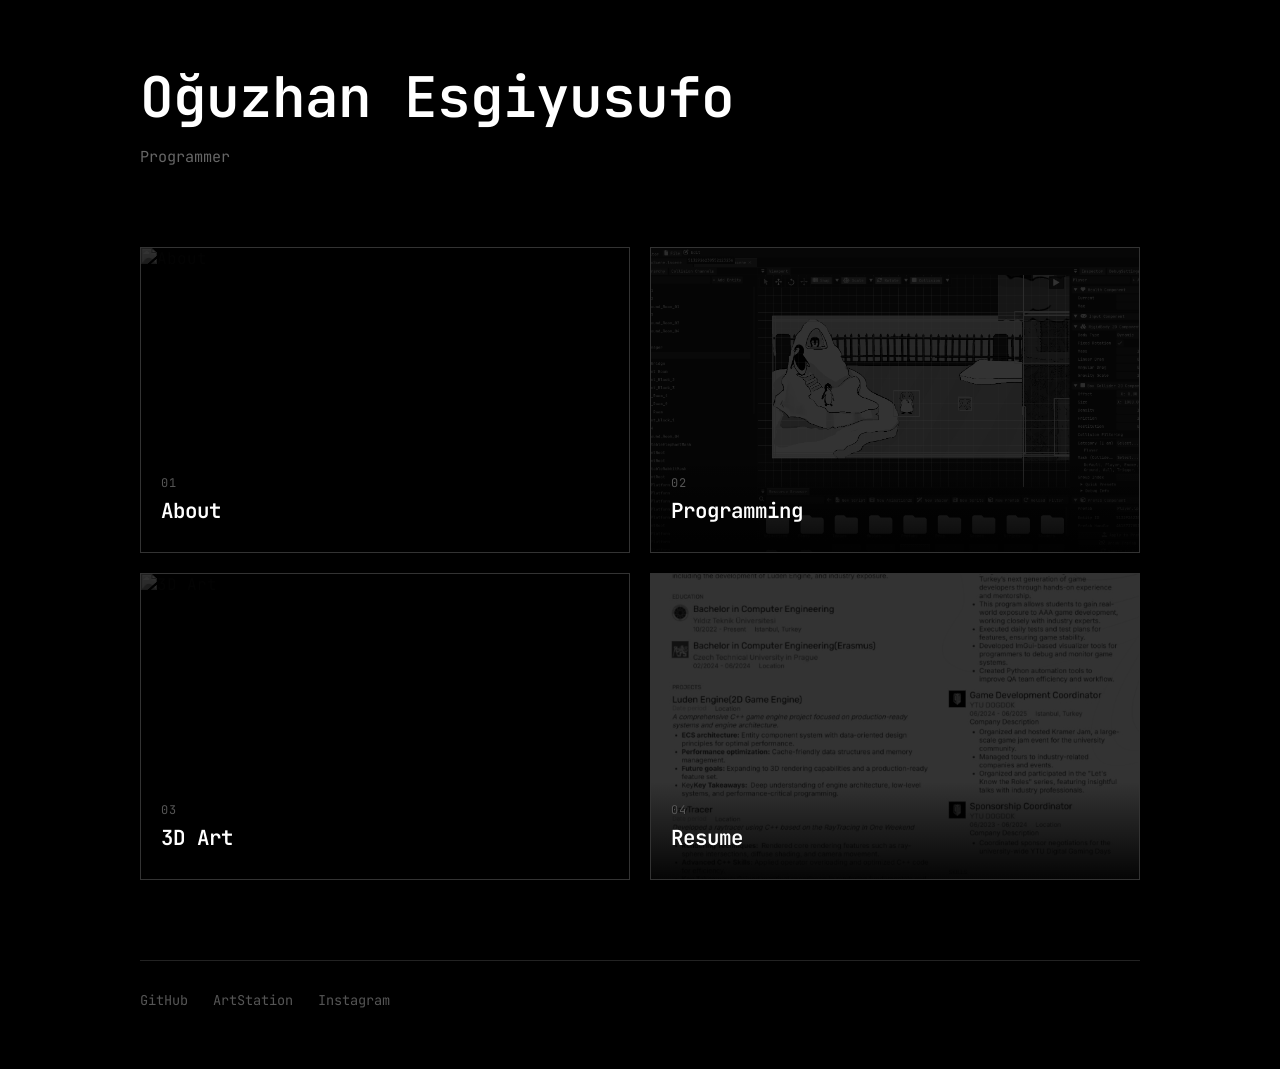
==== index.html @ 8198bb61 "Main Page fixes" ====
<!DOCTYPE html>
<html lang="en">
<head>
    <meta charset="UTF-8">
    <meta name="viewport" content="width=device-width, initial-scale=1.0">
    <title>Oğuzhan Esgiyusufo</title>
    <link href="https://fonts.googleapis.com/css2?family=JetBrains+Mono:wght@400;600&display=swap" rel="stylesheet">
    <link rel="stylesheet" href="style.css">
</head>
<body>
    <div class="container">
        <!-- Header -->
        <header class="header">
            <h1 class="name">Oğuzhan Esgiyusufo</h1>
            <p class="tagline">Programmer</p>
        </header>

        <!-- Navigation Grid -->
        <nav class="nav-grid">
            <a href="about.html" class="nav-card">
                <img src="images/img_20240623_212534.jpg" alt="About" class="card-image">
                <div class="card-content">
                    <div class="card-number">01</div>
                    <h2 class="card-title">About</h2>
                </div>
            </a>

            <a href="programming.html" class="nav-card">
                <img src="images/LudenEngineZooGameSceneEditorTab.png" alt="Programming" class="card-image">
                <div class="card-content">
                    <div class="card-number">02</div>
                    <h2 class="card-title">Programming</h2>
                </div>
            </a>

            <a href="3dart.html" class="nav-card">
                <img src="images/finalrender1.png" alt="3D Art" class="card-image">
                <div class="card-content">
                    <div class="card-number">03</div>
                    <h2 class="card-title">3D Art</h2>
                </div>
            </a>

            <a href="resume.html" class="nav-card">
                <img src="images/Resume.png" alt="Resume" class="card-image">
                <div class="card-content">
                    <div class="card-number">04</div>
                    <h2 class="card-title">Resume</h2>
                </div>
            </a>
        </nav>

        <!-- Footer -->
        <footer class="footer">
            <div class="social-links">
                <a href="https://github.com/EsgiJ">GitHub</a>
                <a href="https://www.artstation.com/oguzhan_esgiyusufo">ArtStation</a>
                <a href="https://www.instagram.com/esgijj/">Instagram</a>
            </div>
        </footer>
    </div>
</body>
</html>
---- style.css ----
* {
    margin: 0;
    padding: 0;
    box-sizing: border-box;
}

body {
    font-family: 'JetBrains Mono', monospace;
    background: #000;
    color: #fff;
    min-height: 100vh;
    padding: 60px 40px;
}

@media (max-width: 600px) {
    body {
        padding: 40px 20px;
    }
}

.container {
    max-width: 1000px;
    margin: 0 auto;
}

/* Header - Homepage */
.header {
    margin-bottom: 80px;
}

.name {
    font-size: clamp(2rem, 6vw, 3.5rem);
    font-weight: 600;
    letter-spacing: -1px;
    margin-bottom: 12px;
}

.tagline {
    color: #666;
    font-size: 0.95rem;
}

/* Navigation Grid - Homepage */
.nav-grid {
    display: grid;
    grid-template-columns: repeat(2, 1fr);
    gap: 20px;
}

@media (max-width: 600px) {
    .nav-grid {
        grid-template-columns: 1fr;
    }
}

.nav-card {
    position: relative;
    aspect-ratio: 16/10;
    border: 1px solid #333;
    overflow: hidden;
    cursor: pointer;
    text-decoration: none;
    display: block;
    transition: border-color 0.2s ease;
}

.nav-card:hover {
    border-color: #fff;
}

.nav-card .card-image {
    position: absolute;
    top: 0;
    left: 0;
    width: 100%;
    height: 100%;
    object-fit: cover;
    opacity: 0.2;
    filter: grayscale(100%);
    transition: all 0.3s ease;
}

.nav-card:hover .card-image {
    opacity: 0.4;
    filter: grayscale(50%);
}

.nav-card .card-content {
    position: absolute;
    bottom: 0;
    left: 0;
    right: 0;
    padding: 20px;
    background: linear-gradient(transparent, rgba(0,0,0,0.9));
    z-index: 2;
}

.nav-card .card-number {
    font-size: 0.75rem;
    color: #555;
    margin-bottom: 6px;
}

.nav-card .card-title {
    font-size: 1.3rem;
    font-weight: 600;
    color: #fff;
    transition: all 0.2s ease;
}

.nav-card:hover .card-title {
    animation: subtle-glitch 0.3s ease;
}

@keyframes subtle-glitch {
    0%, 100% { transform: translateX(0); }
    25% { transform: translateX(-2px); }
    75% { transform: translateX(2px); }
}

/* Page Header - Inner pages */
.page-header {
    margin-bottom: 60px;
}

.back-link {
    color: #555;
    text-decoration: none;
    font-size: 0.85rem;
    display: inline-block;
    margin-bottom: 20px;
    transition: color 0.2s ease;
}

.back-link:hover {
    color: #fff;
}

.page-title {
    font-size: clamp(1.8rem, 5vw, 2.5rem);
    font-weight: 600;
    margin-bottom: 10px;
}

.page-subtitle {
    color: #666;
    font-size: 0.9rem;
}

/* Projects Grid */
.projects-grid {
    display: grid;
    grid-template-columns: repeat(2, 1fr);
    gap: 20px;
}

@media (max-width: 768px) {
    .projects-grid {
        grid-template-columns: 1fr;
    }
}

/* Project Card */
.project-card {
    border: 1px solid #333;
    overflow: hidden;
    transition: border-color 0.2s ease;
}

.project-card:hover {
    border-color: #555;
}

.project-card.expanded {
    grid-column: 1 / -1;
    border-color: #fff;
}

/* Card Preview */
.card-preview {
    position: relative;
    aspect-ratio: 16/9;
    cursor: pointer;
    overflow: hidden;
}

.card-thumbnail {
    position: absolute;
    top: 0;
    left: 0;
    width: 100%;
    height: 100%;
    object-fit: cover;
    opacity: 0.3;
    filter: grayscale(100%);
    transition: all 0.3s ease;
}

.project-card:hover .card-thumbnail {
    opacity: 0.5;
    filter: grayscale(50%);
}

.project-card.expanded .card-thumbnail {
    opacity: 0.4;
}

.card-overlay {
    position: absolute;
    bottom: 0;
    left: 0;
    right: 0;
    padding: 25px;
    background: linear-gradient(transparent, rgba(0,0,0,0.95));
    z-index: 2;
}

.card-number {
    font-size: 0.7rem;
    color: #555;
    margin-bottom: 8px;
    letter-spacing: 1px;
}

.card-title {
    font-size: 1.2rem;
    font-weight: 600;
    color: #fff;
    margin-bottom: 8px;
}

.card-tags {
    display: flex;
    gap: 10px;
    flex-wrap: wrap;
}

.tag {
    font-size: 0.7rem;
    color: #666;
    padding: 4px 8px;
    border: 1px solid #333;
}

.expand-icon {
    position: absolute;
    top: 15px;
    right: 15px;
    color: #555;
    font-size: 0.8rem;
    z-index: 3;
    transition: all 0.2s ease;
}

.project-card:hover .expand-icon {
    color: #fff;
}

.project-card.expanded .expand-icon {
    transform: rotate(45deg);
}

/* Card Details */
.card-details {
    max-height: 0;
    overflow: hidden;
    transition: max-height 0.4s ease;
    background: #0a0a0a;
}

.project-card.expanded .card-details {
    max-height: 8000px;
}

.details-content {
    padding: 30px;
}

.details-section {
    margin-bottom: 30px;
}

.details-section:last-child {
    margin-bottom: 0;
}

.section-title {
    font-size: 0.9rem;
    font-weight: 600;
    color: #fff;
    margin-bottom: 15px;
    padding-bottom: 10px;
    border-bottom: 1px solid #222;
}

.details-text {
    color: #888;
    line-height: 1.7;
    font-size: 0.9rem;
    margin-bottom: 15px;
}

.details-text:last-child {
    margin-bottom: 0;
}

.details-list {
    color: #888;
    line-height: 1.8;
    margin-left: 20px;
    font-size: 0.85rem;
}

.details-list li {
    margin-bottom: 5px;
}

/* Video */
.video-container {
    position: relative;
    width: 100%;
    aspect-ratio: 16/9;
    margin: 20px 0;
    border: 1px solid #333;
}

.video-container iframe {
    position: absolute;
    top: 0;
    left: 0;
    width: 100%;
    height: 100%;
}

/* Links */
.project-links {
    display: flex;
    gap: 15px;
    margin-top: 20px;
    flex-wrap: wrap;
}

.project-link {
    color: #555;
    text-decoration: none;
    font-size: 0.8rem;
    padding: 10px 20px;
    border: 1px solid #333;
    transition: all 0.2s ease;
}

.project-link:hover {
    color: #fff;
    border-color: #fff;
}

.project-link.primary {
    background: #fff;
    color: #000;
    border-color: #fff;
}

.project-link.primary:hover {
    background: #ccc;
}

/* Image gallery */
.image-gallery {
    display: grid;
    grid-template-columns: repeat(2, 1fr);
    gap: 15px;
    margin: 20px 0;
}

@media (max-width: 600px) {
    .image-gallery {
        grid-template-columns: 1fr;
    }
}

.gallery-image {
    width: 100%;
    aspect-ratio: 16/10;
    object-fit: contain;
    filter: grayscale(50%);
    transition: filter 0.3s ease;
    cursor: pointer;
}

.gallery-image:hover {
    filter: grayscale(0%);
}

/* About page - Two column */
.two-column {
    display: grid;
    grid-template-columns: 1fr 1fr;
    gap: 40px;
    align-items: start;
}

@media (max-width: 768px) {
    .two-column {
        grid-template-columns: 1fr;
    }
}

.column-image {
    width: 100%;
    height: auto;
    filter: grayscale(30%);
}

.content-text {
    color: #888;
    line-height: 1.7;
    font-size: 0.9rem;
    margin-bottom: 20px;
}

/* Resume */
.resume-embed {
    width: 100%;
    height: 80vh;
    border: 1px solid #333;
    margin: 20px 0;
}

.download-btn {
    display: inline-block;
    color: #000;
    background: #fff;
    text-decoration: none;
    font-size: 0.9rem;
    padding: 12px 24px;
    margin-top: 20px;
    transition: all 0.2s ease;
}

.download-btn:hover {
    background: #ccc;
}

/* Separator */
.separator {
    border: none;
    border-top: 1px solid #222;
    margin: 40px 0;
}

/* Footer */
.footer {
    margin-top: 80px;
    padding-top: 30px;
    border-top: 1px solid #222;
    display: flex;
    justify-content: space-between;
    flex-wrap: wrap;
    gap: 20px;
}

.social-links {
    display: flex;
    gap: 25px;
}

.social-links a {
    color: #555;
    text-decoration: none;
    font-size: 0.85rem;
    transition: color 0.2s ease;
}

.social-links a:hover {
    color: #fff;
}

.status {
    font-size: 0.8rem;
    color: #444;
}
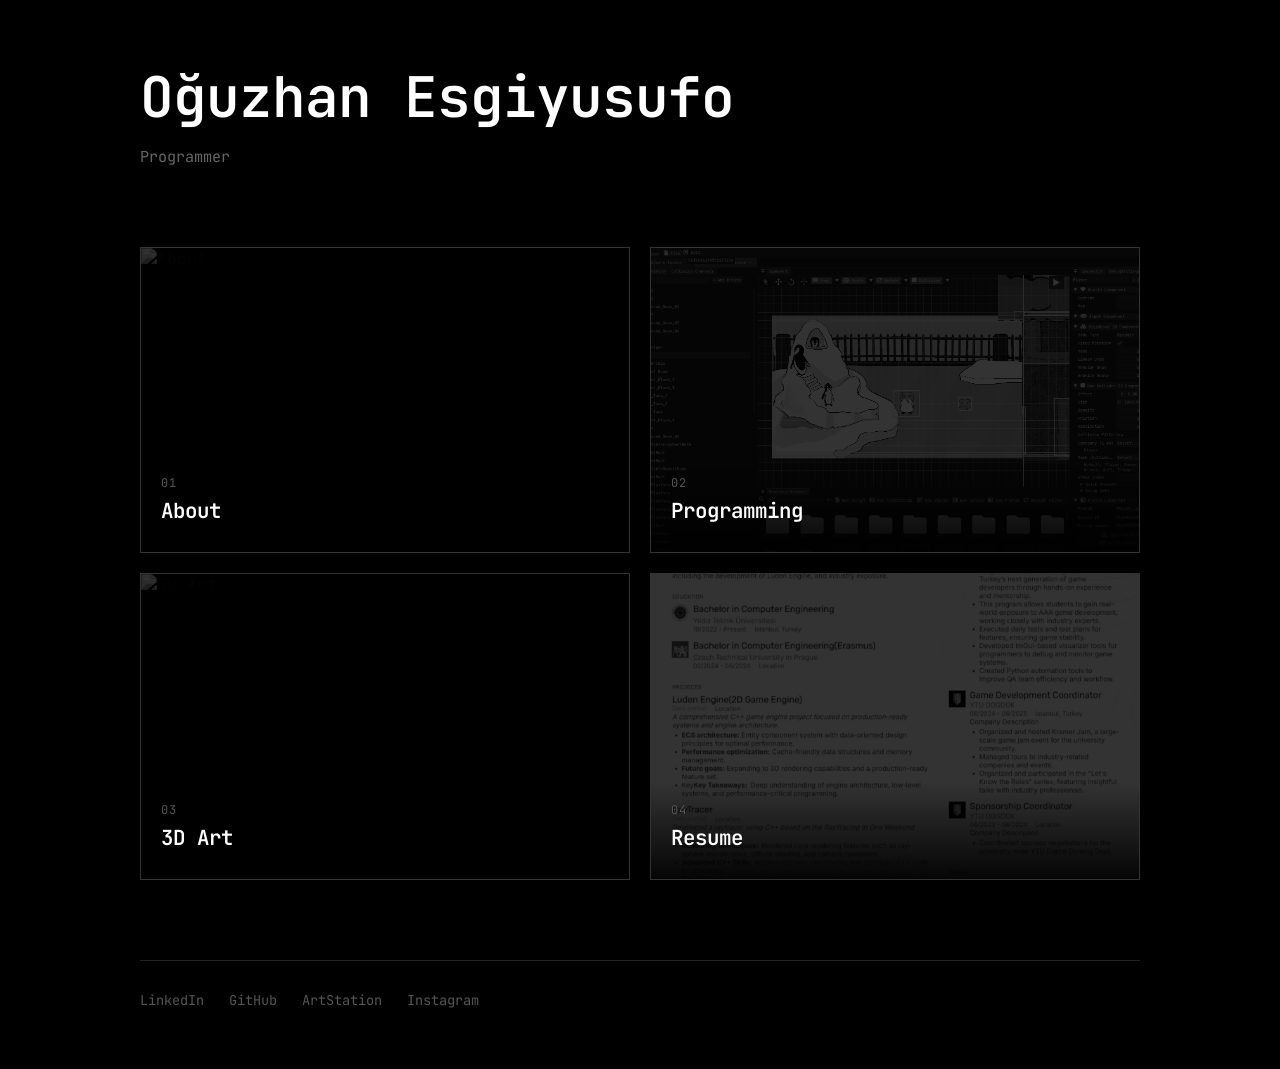
==== commit 28cfb854: "Added linkedin link" ====
--- a/index.html
+++ b/index.html
@@ -53,6 +53,7 @@
         <!-- Footer -->
         <footer class="footer">
             <div class="social-links">
+                <a href="https://www.linkedin.com/in/oguzhan-esgiyusufo/">LinkedIn</a>
                 <a href="https://github.com/EsgiJ">GitHub</a>
                 <a href="https://www.artstation.com/oguzhan_esgiyusufo">ArtStation</a>
                 <a href="https://www.instagram.com/esgijj/">Instagram</a>
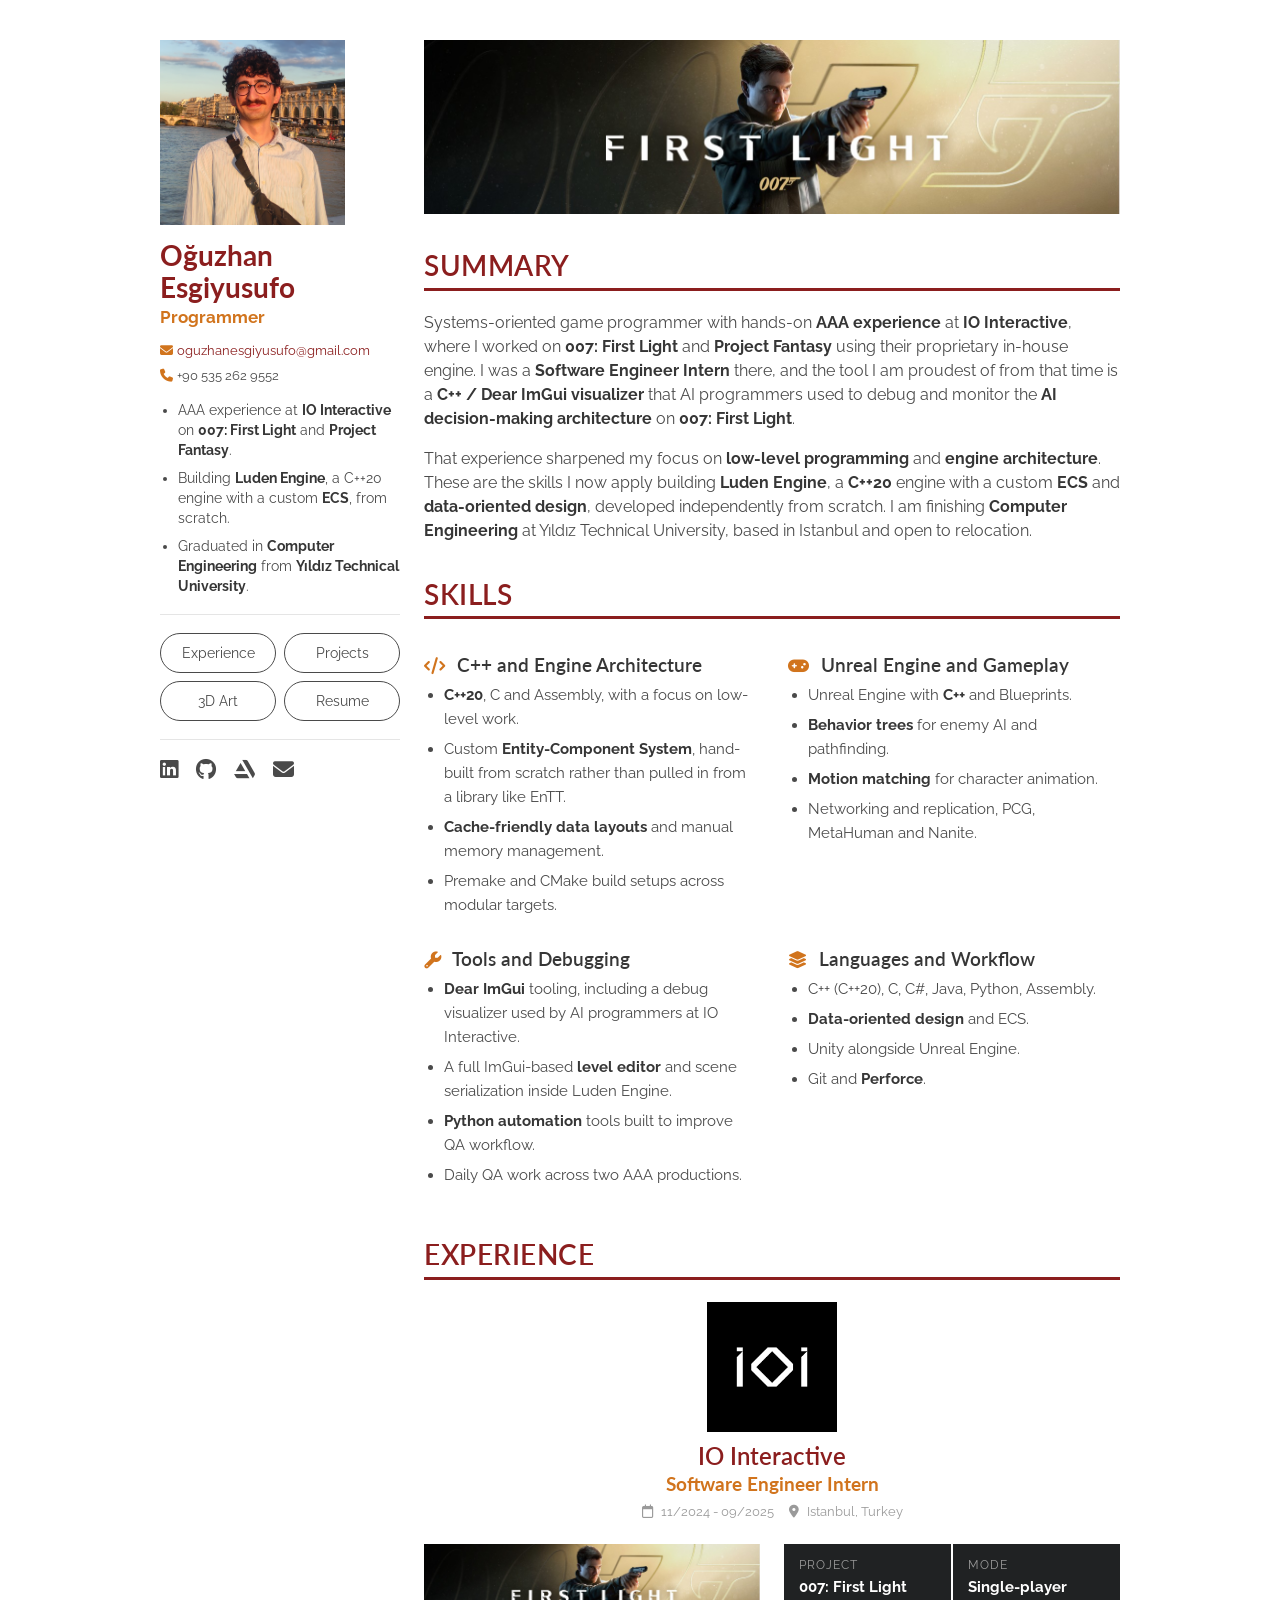
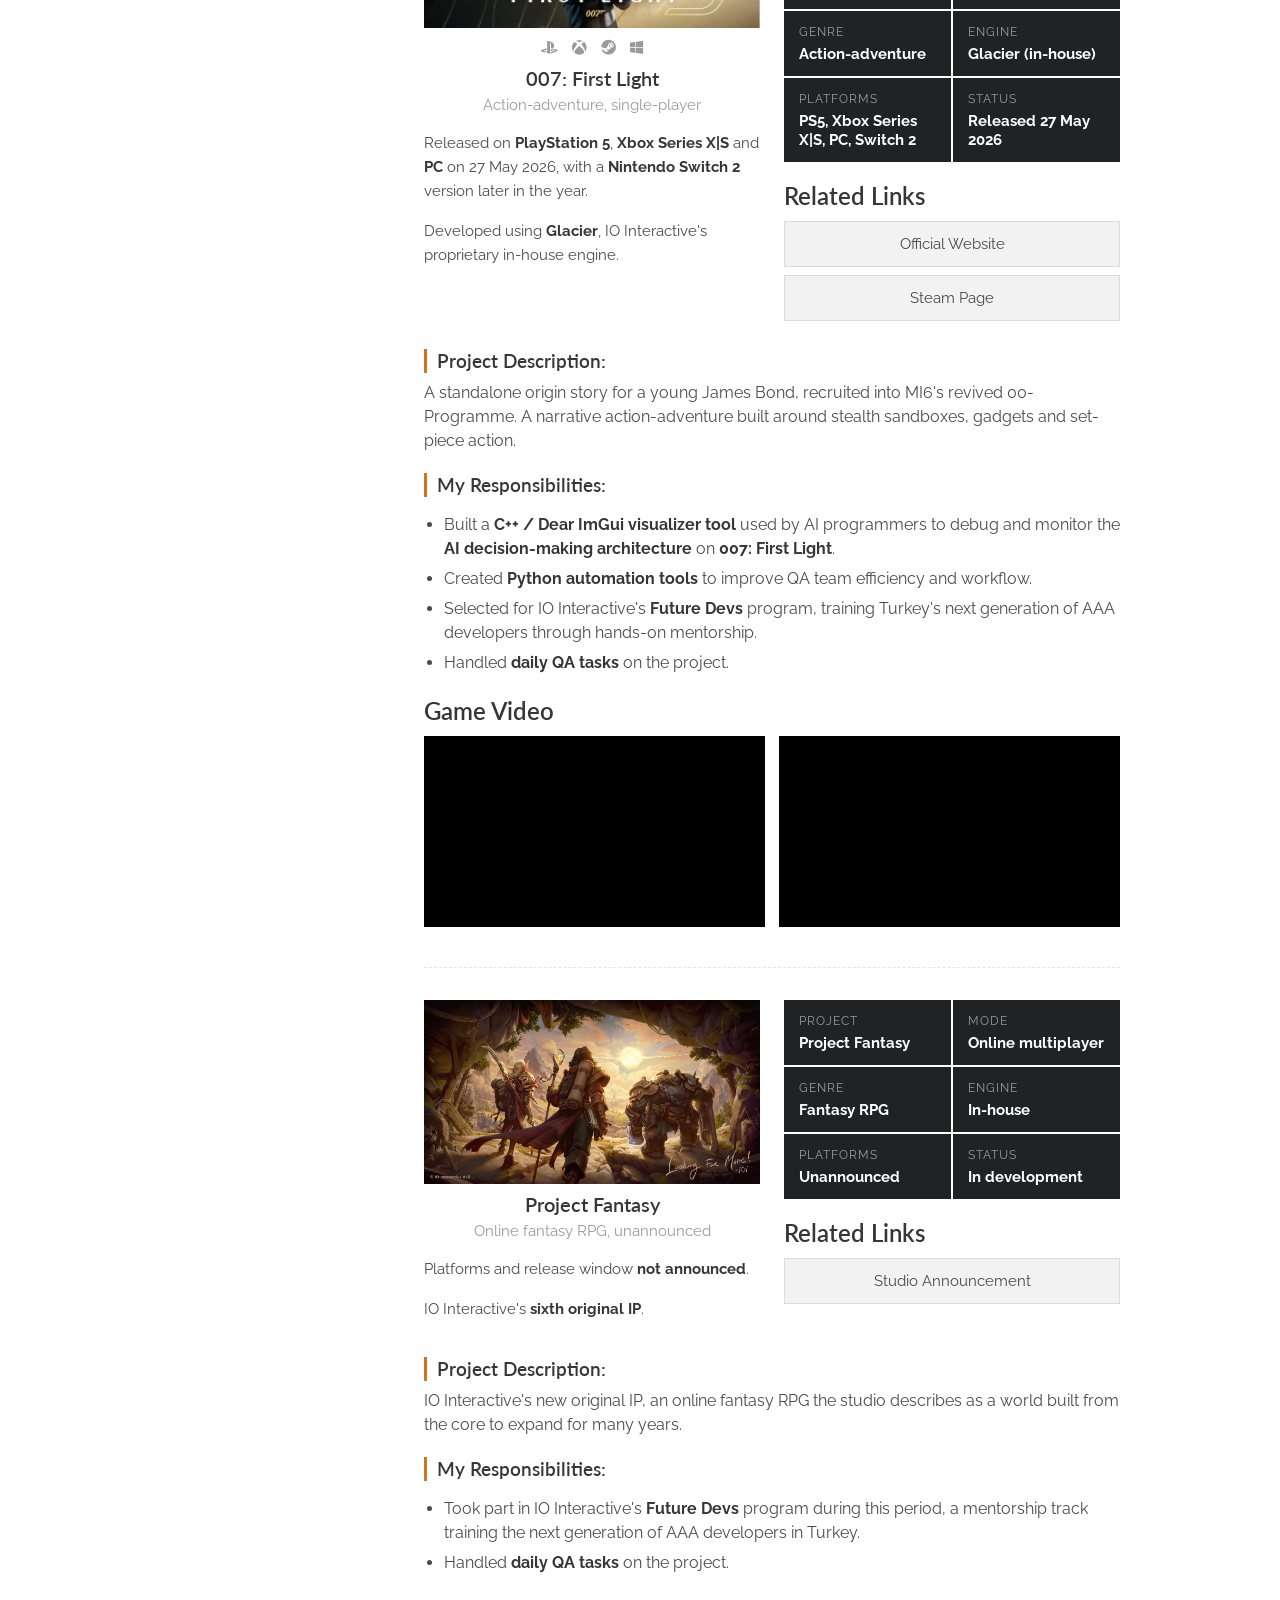
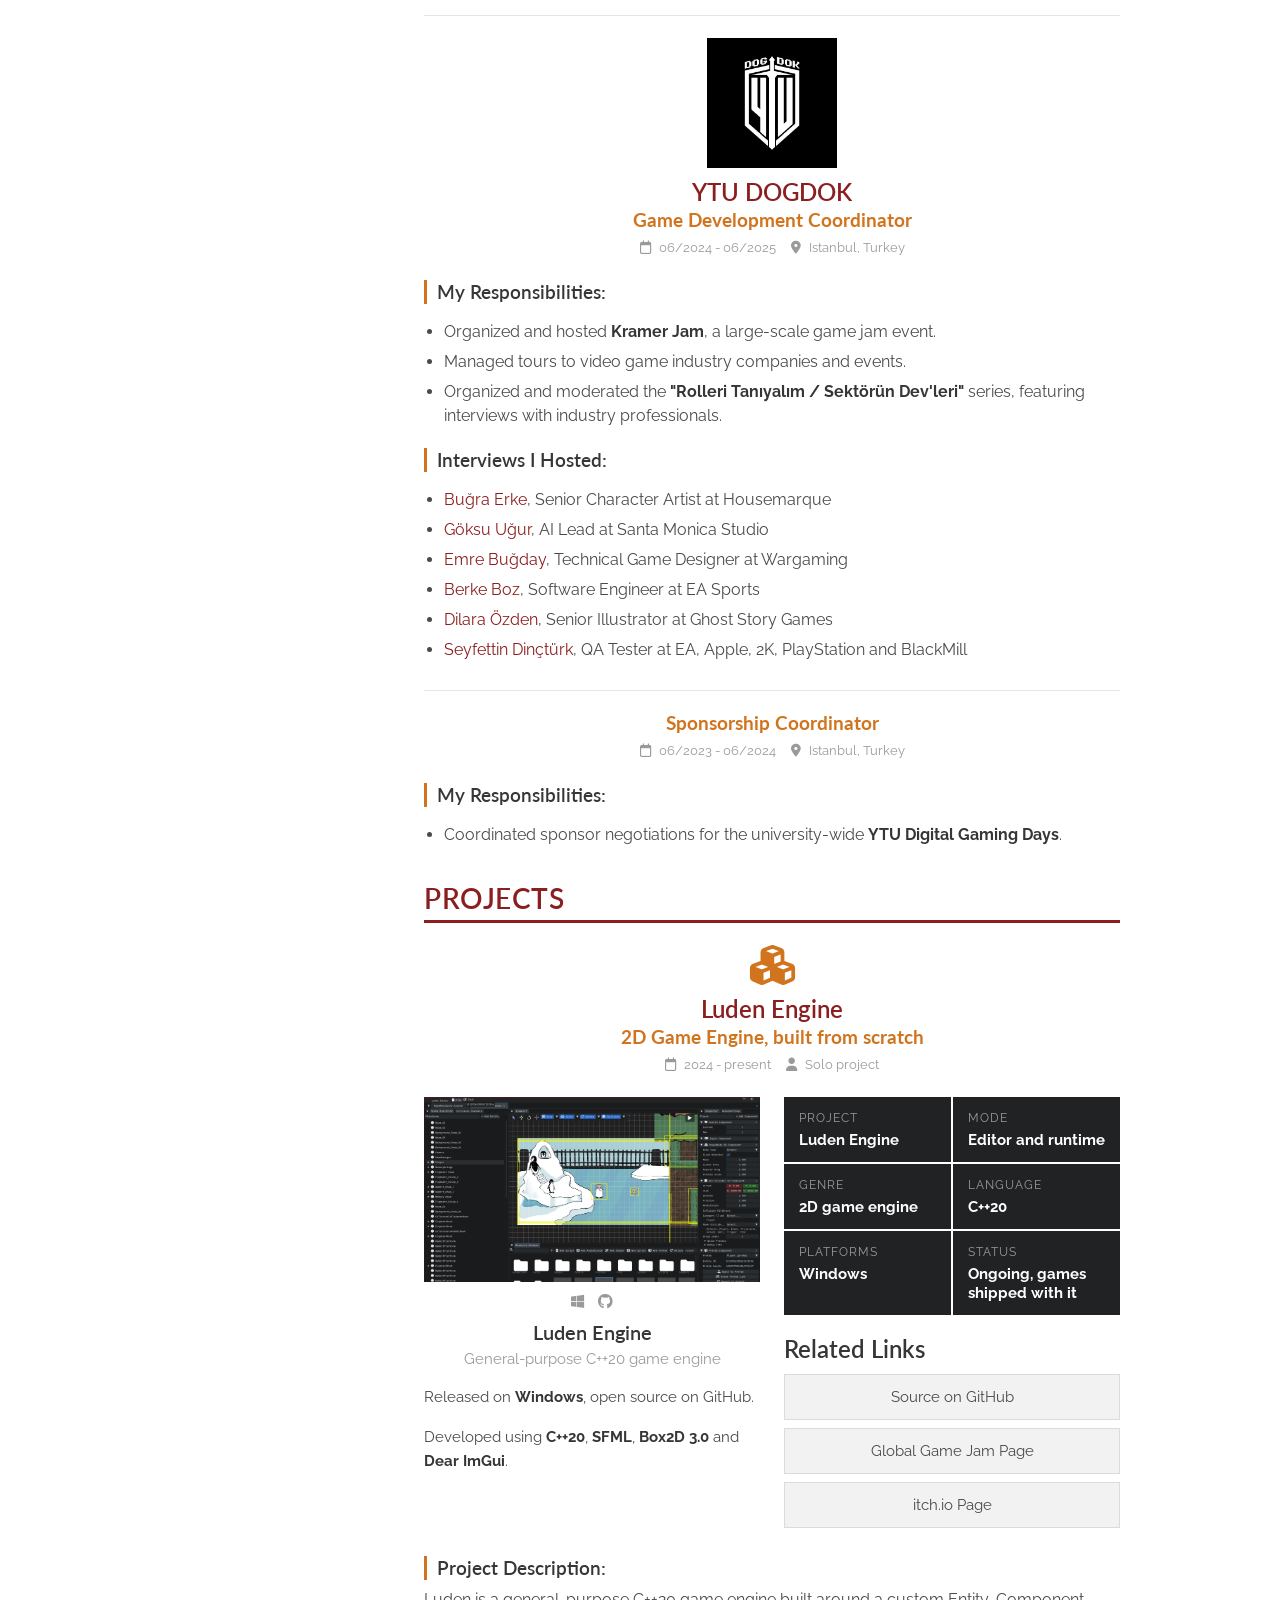
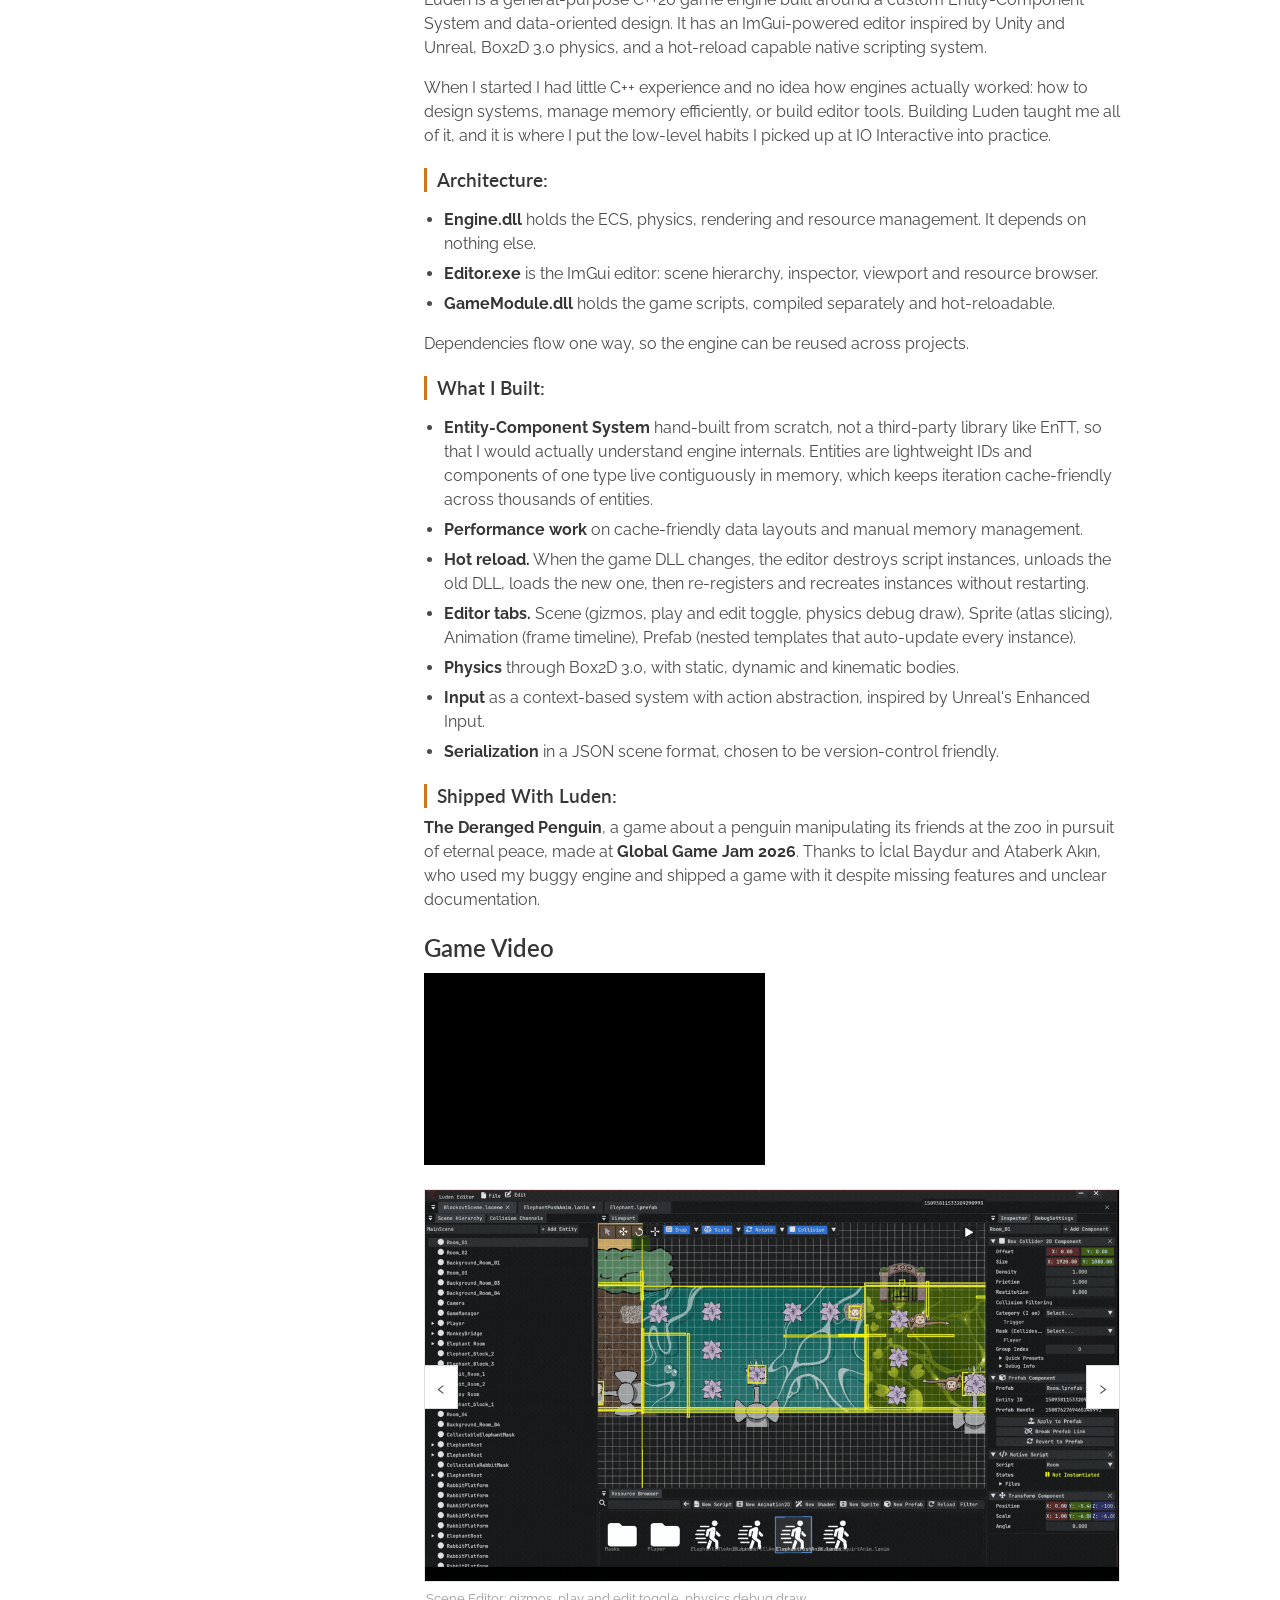
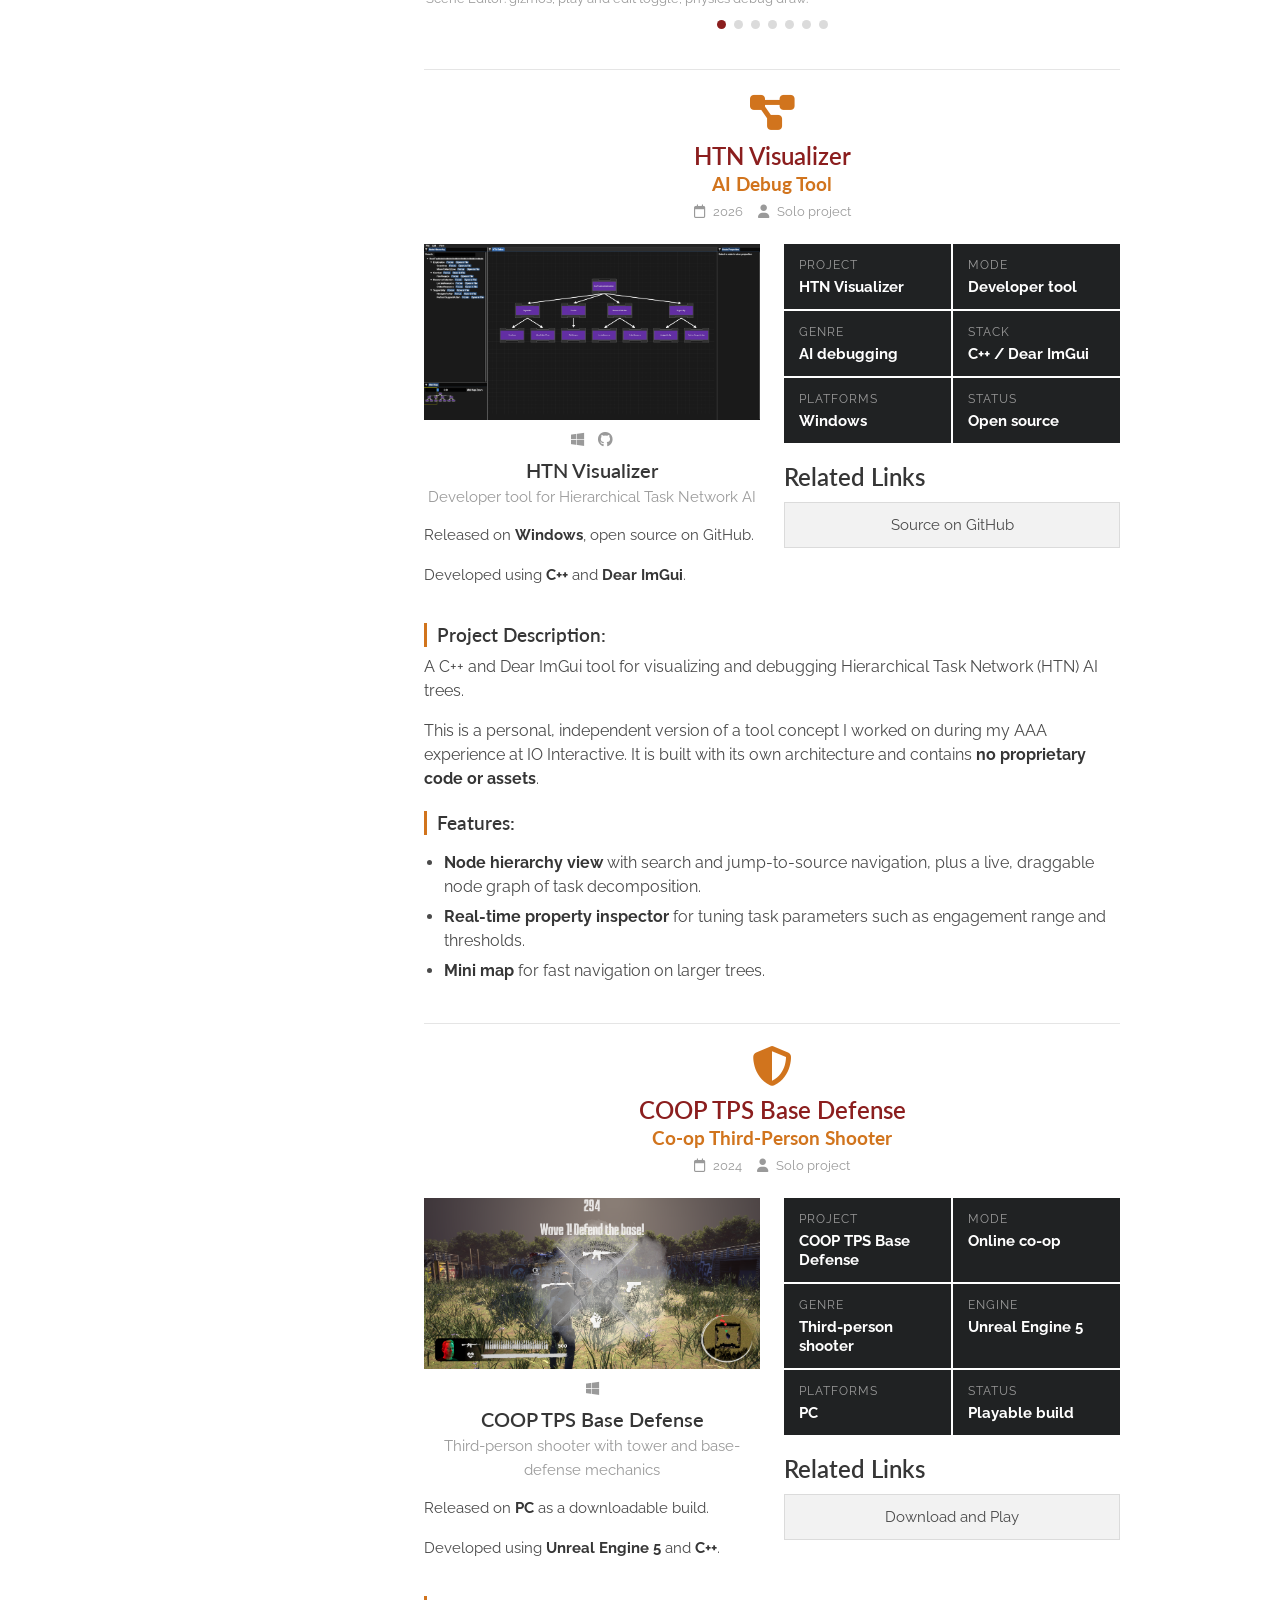
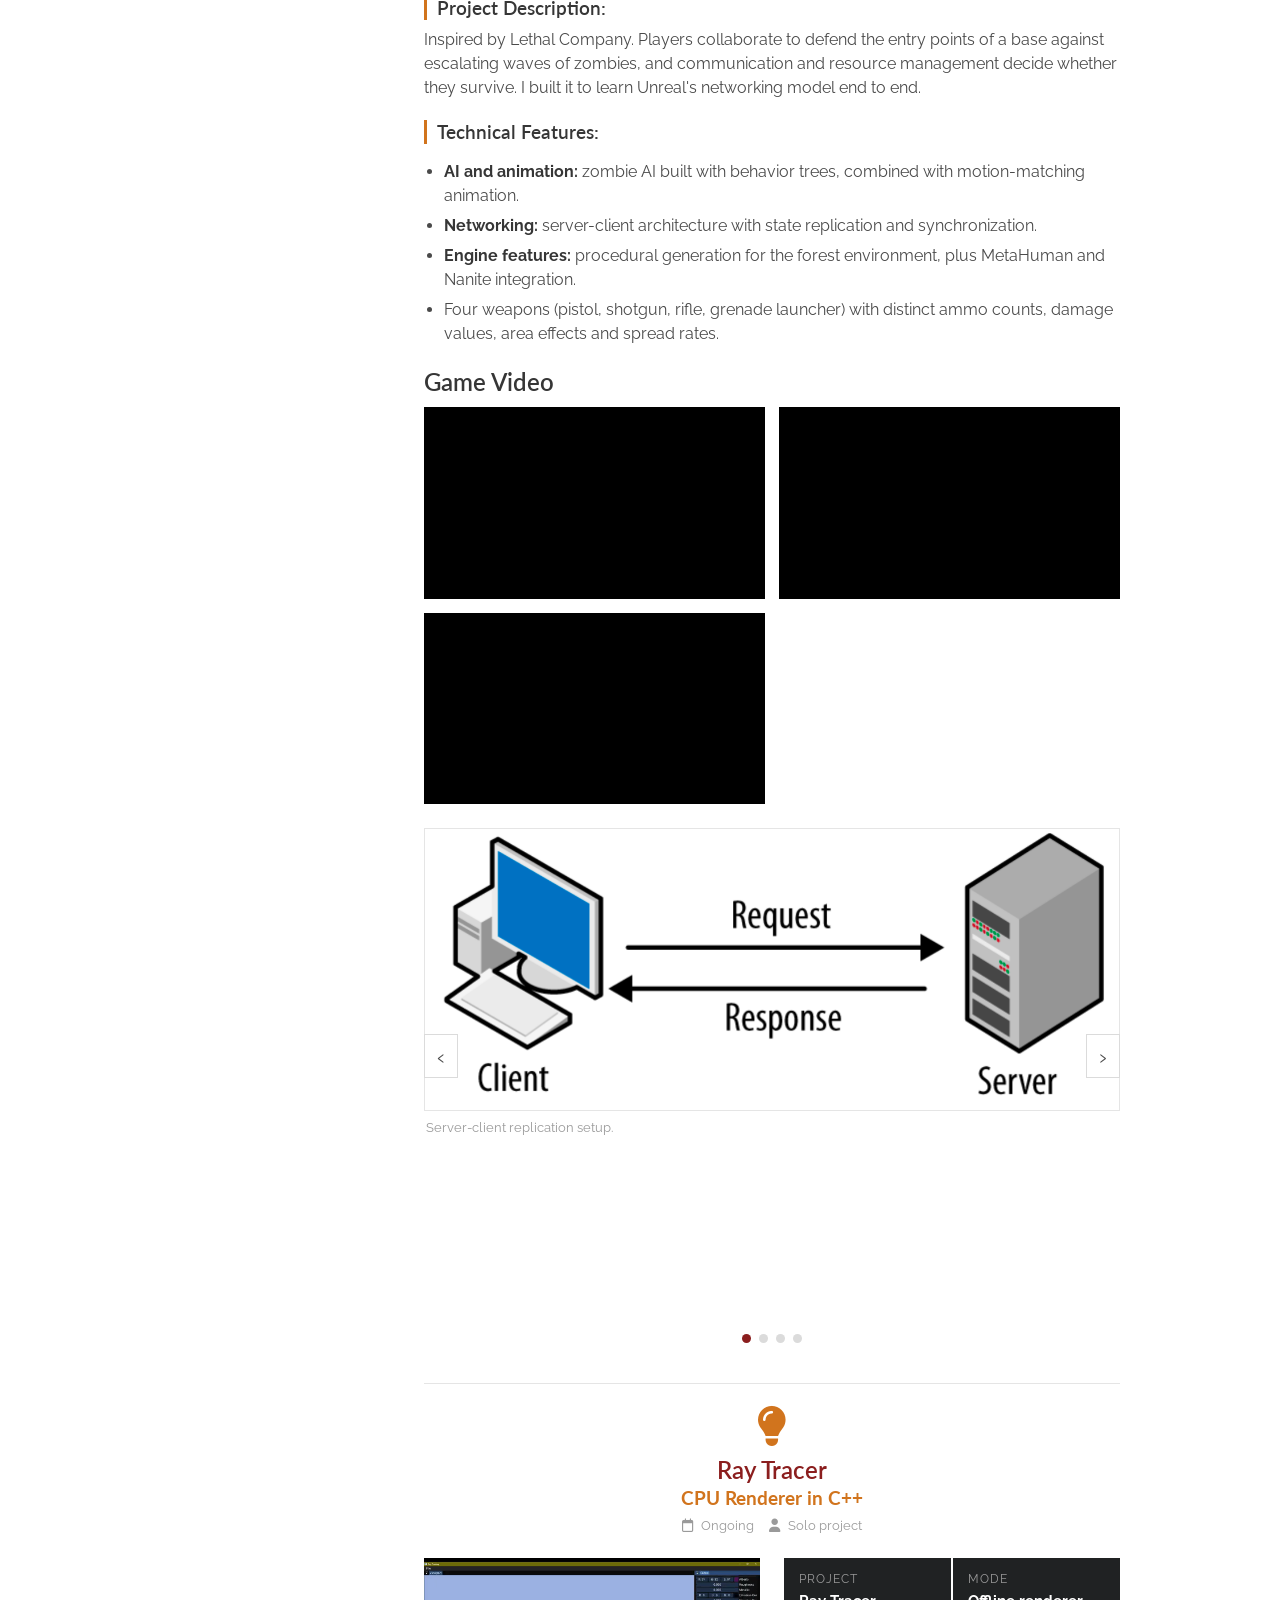
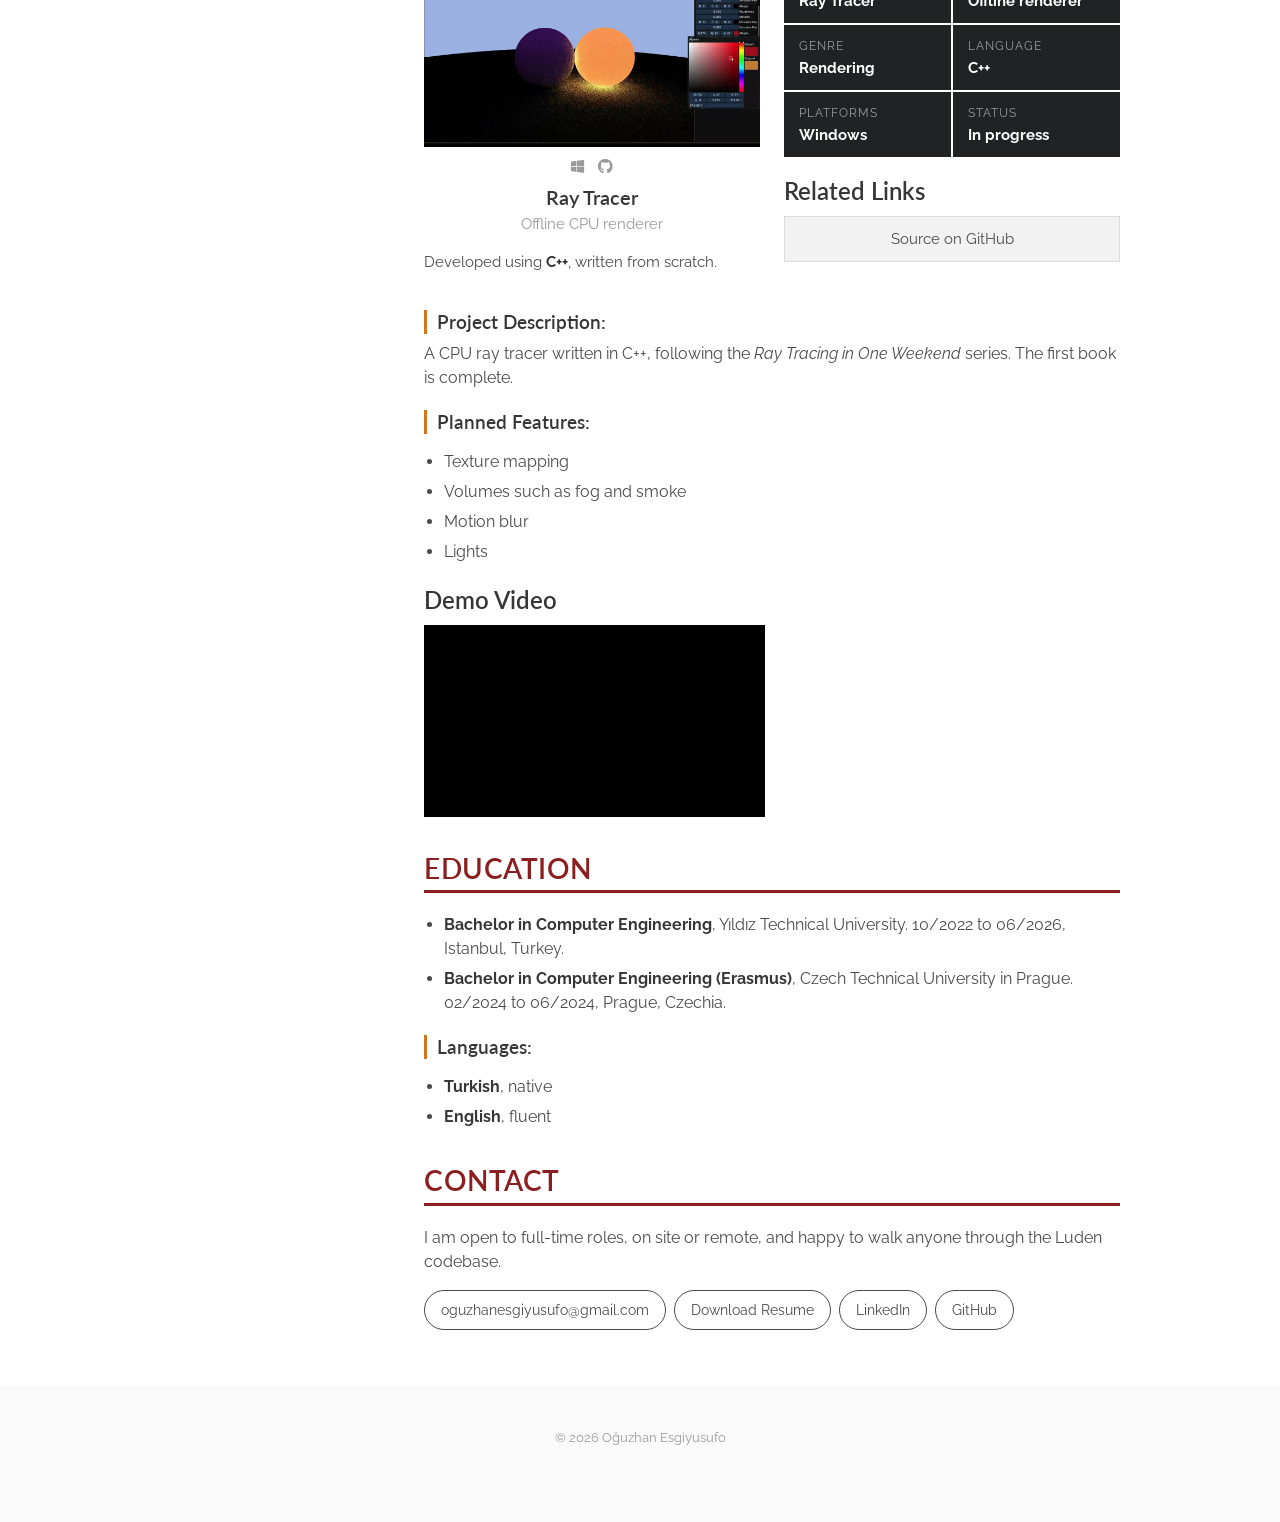
==== commit 715a74cd: "Change whole website design" ====
--- a/index.html
+++ b/index.html
@@ -1,64 +1,665 @@
 <!DOCTYPE html>
 <html lang="en">
 <head>
-    <meta charset="UTF-8">
-    <meta name="viewport" content="width=device-width, initial-scale=1.0">
-    <title>Oğuzhan Esgiyusufo</title>
-    <link href="https://fonts.googleapis.com/css2?family=JetBrains+Mono:wght@400;600&display=swap" rel="stylesheet">
-    <link rel="stylesheet" href="style.css">
+<meta charset="UTF-8">
+<meta name="viewport" content="width=device-width, initial-scale=1.0">
+<title>Oğuzhan Esgiyusufo - Programmer</title>
+<meta name="description" content="Systems-oriented game programmer. Software Engineer Intern at IO Interactive on 007: First Light and Project Fantasy. Building Luden Engine, a C++20 engine with a custom ECS.">
+<meta property="og:title" content="Oğuzhan Esgiyusufo - Programmer">
+<meta property="og:description" content="AAA experience at IO Interactive. Building Luden Engine, a C++20 engine with a custom ECS, from scratch.">
+<link rel="preconnect" href="https://fonts.googleapis.com">
+<link rel="preconnect" href="https://fonts.gstatic.com" crossorigin>
+<link href="https://fonts.googleapis.com/css2?family=Lato:wght@400;600;700&family=Raleway:wght@400;600;700&display=swap" rel="stylesheet">
+<link rel="stylesheet" href="https://cdnjs.cloudflare.com/ajax/libs/font-awesome/6.5.2/css/all.min.css">
+<link rel="stylesheet" href="style.css">
 </head>
 <body>
-    <div class="container">
-        <!-- Header -->
-        <header class="header">
-            <h1 class="name">Oğuzhan Esgiyusufo</h1>
-            <p class="tagline">Programmer</p>
-        </header>
-
-        <!-- Navigation Grid -->
-        <nav class="nav-grid">
-            <a href="about.html" class="nav-card">
-                <img src="images/img_20240623_212534.jpg" alt="About" class="card-image">
-                <div class="card-content">
-                    <div class="card-number">01</div>
-                    <h2 class="card-title">About</h2>
-                </div>
-            </a>
-
-            <a href="programming.html" class="nav-card">
-                <img src="images/LudenEngineZooGameSceneEditorTab.png" alt="Programming" class="card-image">
-                <div class="card-content">
-                    <div class="card-number">02</div>
-                    <h2 class="card-title">Programming</h2>
-                </div>
-            </a>
-
-            <a href="3dart.html" class="nav-card">
-                <img src="images/finalrender1.png" alt="3D Art" class="card-image">
-                <div class="card-content">
-                    <div class="card-number">03</div>
-                    <h2 class="card-title">3D Art</h2>
-                </div>
-            </a>
-
-            <a href="resume.html" class="nav-card">
-                <img src="images/Resume.png" alt="Resume" class="card-image">
-                <div class="card-content">
-                    <div class="card-number">04</div>
-                    <h2 class="card-title">Resume</h2>
-                </div>
-            </a>
-        </nav>
-
-        <!-- Footer -->
-        <footer class="footer">
-            <div class="social-links">
-                <a href="https://www.linkedin.com/in/oguzhan-esgiyusufo/">LinkedIn</a>
-                <a href="https://github.com/EsgiJ">GitHub</a>
-                <a href="https://www.artstation.com/oguzhan_esgiyusufo">ArtStation</a>
-                <a href="https://www.instagram.com/esgijj/">Instagram</a>
-            </div>
-        </footer>
-    </div>
+
+<a class="skip" href="#main">Skip to content</a>
+
+<nav class="navbar" id="navbar">
+  <div class="navbar__brand">
+    <a class="navbar__name" href="index.html">Oğuzhan Esgiyusufo</a>
+    <button class="navbar__burger" id="burger" aria-label="Menu" aria-expanded="false">
+      <span></span><span></span><span></span>
+    </button>
+  </div>
+  <div class="navbar__menu" id="navmenu">
+    <a href="#experience">Experience</a>
+    <a href="#projects">Projects</a>
+    <a href="3dart.html">3D Art</a>
+    <a href="resume.html">Resume</a>
+    <a href="#contact">Contact</a>
+  </div>
+</nav>
+
+<div class="section">
+  <div class="container columns">
+
+    <!-- ══════════════════ SIDEBAR ══════════════════ -->
+    <aside class="col-side">
+      <div class="side">
+        <div class="side__photo">
+          <img src="images/img_20240623_212534.jpg" alt="Oğuzhan Esgiyusufo" onerror="this.parentNode.classList.add('shot--empty')">
+          <span class="shot__ph">images/img_20240623_212534.jpg</span>
+        </div>
+
+        <h1 class="side__name"><a href="index.html">Oğuzhan Esgiyusufo</a></h1>
+        <p class="side__role">Programmer</p>
+
+        <ul class="side__contact">
+          <li><i class="fa-solid fa-envelope"></i> <a href="mailto:oguzhanesgiyusufo@gmail.com">oguzhanesgiyusufo@gmail.com</a></li>
+          <li><i class="fa-solid fa-phone"></i> +90 535 262 9552</li>
+        </ul>
+
+        <ul class="side__bullets">
+          <li>AAA experience at <strong>IO Interactive</strong> on <strong>007: First Light</strong> and <strong>Project Fantasy</strong>.</li>
+          <li>Building <strong>Luden Engine</strong>, a C++20 engine with a custom <strong>ECS</strong>, from scratch.</li>
+          <li>Graduated in <strong>Computer Engineering</strong> from <strong>Yıldız Technical University</strong>.</li>
+        </ul>
+
+        <hr class="side__rule">
+
+        <div class="side__buttons">
+          <a class="pill" href="#experience">Experience</a>
+          <a class="pill" href="#projects">Projects</a>
+          <a class="pill" href="3dart.html">3D Art</a>
+          <a class="pill" href="resume.html">Resume</a>
+        </div>
+
+        <hr class="side__rule">
+
+        <div class="side__social">
+          <a href="https://www.linkedin.com/in/oguzhan-esgiyusufo/" target="_blank" rel="noopener" aria-label="LinkedIn"><i class="fa-brands fa-linkedin"></i></a>
+          <a href="https://github.com/EsgiJ" target="_blank" rel="noopener" aria-label="GitHub"><i class="fa-brands fa-github"></i></a>
+          <a href="https://www.artstation.com/oguzhan_esgiyusufo" target="_blank" rel="noopener" aria-label="ArtStation"><i class="fa-brands fa-artstation"></i></a>
+          <a href="mailto:oguzhanesgiyusufo@gmail.com" aria-label="Email"><i class="fa-solid fa-envelope"></i></a>
+        </div>
+      </div>
+    </aside>
+
+    <!-- ══════════════════ MAIN COLUMN ══════════════════ -->
+    <main class="col-main" id="main">
+
+      <div class="hero-art">
+        <!-- Add a wide 007 First Light press-kit image at images/banner-007.jpg -->
+        <img src="images/banner-007.jpg" alt="007 First Light key art" onerror="this.parentNode.classList.add('shot--empty')">
+        <span class="shot__ph">Add a wide 007 First Light key art image at images/banner-007.jpg</span>
+      </div>
+
+      <!-- ─────────── SUMMARY ─────────── -->
+      <h2 class="h2">Summary</h2>
+
+      <p>
+        Systems-oriented game programmer with hands-on <strong>AAA experience</strong> at
+        <strong>IO Interactive</strong>, where I worked on <strong>007: First Light</strong> and
+        <strong>Project Fantasy</strong> using their proprietary in-house engine. I was a
+        <strong>Software Engineer Intern</strong> there, and the tool I am proudest of from that time is a
+        <strong>C++ / Dear ImGui visualizer</strong> that AI programmers used to debug and monitor the 
+		<strong>AI decision-making architecture</strong> on <strong>007: First Light</strong>.
+      </p>
+      <p>
+        That experience sharpened my focus on <strong>low-level programming</strong> and
+        <strong>engine architecture</strong>. These are the skills I now apply building
+        <strong>Luden Engine</strong>, a <strong>C++20</strong> engine with a custom <strong>ECS</strong>
+        and <strong>data-oriented design</strong>, developed independently from scratch. I am finishing
+        <strong>Computer Engineering</strong> at Yıldız Technical University, based in Istanbul and open to
+        relocation.
+      </p>
+
+      <!-- ─────────── SKILLS ─────────── -->
+      <h2 class="h2">Skills</h2>
+
+      <div class="expertise">
+        <div>
+          <h3 class="h3"><i class="fa-solid fa-code"></i> C++ and Engine Architecture</h3>
+          <ul>
+            <li><strong>C++20</strong>, C and Assembly, with a focus on low-level work.</li>
+            <li>Custom <strong>Entity-Component System</strong>, hand-built from scratch rather than pulled in from a library like EnTT.</li>
+            <li><strong>Cache-friendly data layouts</strong> and manual memory management.</li>
+            <li>Premake and CMake build setups across modular targets.</li>
+          </ul>
+        </div>
+        <div>
+          <h3 class="h3"><i class="fa-solid fa-gamepad"></i> Unreal Engine and Gameplay</h3>
+          <ul>
+            <li>Unreal Engine with <strong>C++</strong> and Blueprints.</li>
+            <li><strong>Behavior trees</strong> for enemy AI and pathfinding.</li>
+            <li><strong>Motion matching</strong> for character animation.</li>
+            <li>Networking and replication, PCG, MetaHuman and Nanite.</li>
+          </ul>
+        </div>
+        <div>
+          <h3 class="h3"><i class="fa-solid fa-wrench"></i> Tools and Debugging</h3>
+          <ul>
+            <li><strong>Dear ImGui</strong> tooling, including a debug visualizer used by AI programmers at IO Interactive.</li>
+            <li>A full ImGui-based <strong>level editor</strong> and scene serialization inside Luden Engine.</li>
+            <li><strong>Python automation</strong> tools built to improve QA workflow.</li>
+            <li>Daily QA work across two AAA productions.</li>
+          </ul>
+        </div>
+        <div>
+          <h3 class="h3"><i class="fa-solid fa-layer-group"></i> Languages and Workflow</h3>
+          <ul>
+            <li>C++ (C++20), C, C#, Java, Python, Assembly.</li>
+            <li><strong>Data-oriented design</strong> and ECS.</li>
+            <li>Unity alongside Unreal Engine.</li>
+            <li>Git and <strong>Perforce</strong>.</li>
+          </ul>
+        </div>
+      </div>
+
+      <!-- ═══════════════ EXPERIENCE ═══════════════ -->
+      <h2 class="h2" id="experience">Experience</h2>
+
+      <!-- ─────────── IO INTERACTIVE ─────────── -->
+      <section class="entry">
+        <div class="entry__logo">
+          <!-- Add images/logo-ioi.png -->
+          <img src="images/logo-ioi.png" alt="IO Interactive" onerror="this.parentNode.classList.add('shot--empty')">
+          <span class="shot__ph">images/logo-ioi.png</span>
+        </div>
+        <h3 class="entry__company">IO Interactive</h3>
+        <h4 class="entry__role">Software Engineer Intern</h4>
+        <p class="entry__meta">
+          <i class="fa-regular fa-calendar"></i> 11/2024 - 09/2025
+          <i class="fa-solid fa-location-dot"></i> Istanbul, Turkey
+        </p>
+
+        <!-- PROJECT: 007 FIRST LIGHT -->
+        <div class="cols">
+          <div class="cols__left">
+            <div class="art">
+              <img src="images/banner-007.jpg" alt="007: First Light" loading="lazy" onerror="this.parentNode.classList.add('shot--empty')">
+              <span class="shot__ph">images/banner-007.jpg</span>
+            </div>
+            <p class="platforms">
+              <i class="fa-brands fa-playstation"></i>
+              <i class="fa-brands fa-xbox"></i>
+              <i class="fa-brands fa-steam"></i>
+              <i class="fa-brands fa-windows"></i>
+            </p>
+            <h4 class="proj__title">007: First Light</h4>
+            <p class="proj__genre">Action-adventure, single-player</p>
+            <p>Released on <strong>PlayStation 5</strong>, <strong>Xbox Series X|S</strong> and <strong>PC</strong> on 27 May 2026, with a <strong>Nintendo Switch 2</strong> version later in the year.</p>
+            <p>Developed using <strong>Glacier</strong>, IO Interactive's proprietary in-house engine.</p>
+          </div>
+
+          <div class="cols__right">
+            <div class="info">
+              <div class="info__cell"><span class="info__label">Project</span><span class="info__value">007: First Light</span></div>
+              <div class="info__cell"><span class="info__label">Mode</span><span class="info__value">Single-player</span></div>
+              <div class="info__cell"><span class="info__label">Genre</span><span class="info__value">Action-adventure</span></div>
+              <div class="info__cell"><span class="info__label">Engine</span><span class="info__value">Glacier (in-house)</span></div>
+              <div class="info__cell"><span class="info__label">Platforms</span><span class="info__value">PS5, Xbox Series X|S, PC, Switch 2</span></div>
+              <div class="info__cell"><span class="info__label">Status</span><span class="info__value">Released 27 May 2026</span></div>
+            </div>
+
+            <h3 class="h3">Related Links</h3>
+            <a class="linkbtn" href="https://ioi.dk/007firstlightgame" target="_blank" rel="noopener">Official Website</a>
+            <a class="linkbtn" href="https://store.steampowered.com/app/3768760/007_First_Light/" target="_blank" rel="noopener">Steam Page</a>
+          </div>
+        </div>
+
+        <div class="detail">
+          <h3 class="h3 label">Project Description:</h3>
+          <p>
+            A standalone origin story for a young James Bond, recruited into MI6's revived 00-Programme. A
+            narrative action-adventure built around stealth sandboxes, gadgets and set-piece action.
+          </p>
+
+          <h3 class="h3 label">My Responsibilities:</h3>
+          <ul>
+            <li>Built a <strong>C++ / Dear ImGui visualizer tool</strong> used by AI programmers to debug and monitor the <strong>AI decision-making architecture</strong> on <strong>007: First Light</strong>.</li>
+            <li>Created <strong>Python automation tools</strong> to improve QA team efficiency and workflow.</li>
+            <li>Selected for IO Interactive's <strong>Future Devs</strong> program, training Turkey's next generation of AAA developers through hands-on mentorship.</li>
+            <li>Handled <strong>daily QA tasks</strong> on the project.</li>
+          </ul>
+        </div>
+
+        <div class="videos">
+          <h3 class="h3">Game Video</h3>
+          <div class="videos__grid">
+            <div class="video"><iframe src="https://www.youtube.com/embed/jfRZRwu4aEc" title="007 First Light, Launch Trailer" loading="lazy" allowfullscreen></iframe></div>
+            <div class="video"><iframe src="https://www.youtube.com/embed/Jom-jxUEqJg" title="007 First Light, Gameplay Reveal" loading="lazy" allowfullscreen></iframe></div>
+          </div>
+        </div>
+
+        <!-- PROJECT: PROJECT FANTASY -->
+        <div class="cols cols--next">
+          <div class="cols__left">
+            <div class="art">
+              <img src="images/banner-fantasy.jpg" alt="Project Fantasy" loading="lazy" onerror="this.parentNode.classList.add('shot--empty')">
+              <span class="shot__ph">Project Fantasy has no public art released yet</span>
+            </div>
+            <h4 class="proj__title">Project Fantasy</h4>
+            <p class="proj__genre">Online fantasy RPG, unannounced</p>
+            <p>Platforms and release window <strong>not announced</strong>.</p>
+            <p>IO Interactive's <strong>sixth original IP</strong>.</p>
+          </div>
+
+          <div class="cols__right">
+            <div class="info">
+              <div class="info__cell"><span class="info__label">Project</span><span class="info__value">Project Fantasy</span></div>
+              <div class="info__cell"><span class="info__label">Mode</span><span class="info__value">Online multiplayer</span></div>
+              <div class="info__cell"><span class="info__label">Genre</span><span class="info__value">Fantasy RPG</span></div>
+              <div class="info__cell"><span class="info__label">Engine</span><span class="info__value">In-house</span></div>
+              <div class="info__cell"><span class="info__label">Platforms</span><span class="info__value">Unannounced</span></div>
+              <div class="info__cell"><span class="info__label">Status</span><span class="info__value">In development</span></div>
+            </div>
+
+            <h3 class="h3">Related Links</h3>
+            <a class="linkbtn" href="https://ioi.dk/project-fantasy" target="_blank" rel="noopener">Studio Announcement</a>
+          </div>
+        </div>
+
+        <div class="detail">
+          <h3 class="h3 label">Project Description:</h3>
+          <p>
+            IO Interactive's new original IP, an online fantasy RPG the studio describes as a world built
+            from the core to expand for many years.
+          </p>
+
+          <h3 class="h3 label">My Responsibilities:</h3>
+          <ul>
+            <li>Took part in IO Interactive's <strong>Future Devs</strong> program during this period, a mentorship track training the next generation of AAA developers in Turkey.</li>
+            <li>Handled <strong>daily QA tasks</strong> on the project.</li>
+          </ul>
+        </div>
+      </section>
+
+      <hr class="entry-rule">
+
+      <!-- ─────────── YTU DOGDOK ─────────── -->
+      <section class="entry">
+        <div class="entry__logo">
+          <!-- Add images/logo-dogdok.png -->
+          <img src="images/logo-dogdok.png" alt="YTU DOGDOK" onerror="this.parentNode.classList.add('shot--empty')">
+          <span class="shot__ph">images/logo-dogdok.png</span>
+        </div>
+        <h3 class="entry__company">YTU DOGDOK</h3>
+        <h4 class="entry__role">Game Development Coordinator</h4>
+        <p class="entry__meta">
+          <i class="fa-regular fa-calendar"></i> 06/2024 - 06/2025
+          <i class="fa-solid fa-location-dot"></i> Istanbul, Turkey
+        </p>
+
+        <div class="detail">
+          <h3 class="h3 label">My Responsibilities:</h3>
+          <ul>
+            <li>Organized and hosted <strong>Kramer Jam</strong>, a large-scale game jam event.</li>
+            <li>Managed tours to video game industry companies and events.</li>
+            <li>Organized and moderated the <strong>"Rolleri Tanıyalım / Sektörün Dev'leri"</strong> series, featuring interviews with industry professionals.</li>
+          </ul>
+
+          <h3 class="h3 label">Interviews I Hosted:</h3>
+          <ul>
+            <li><a href="https://www.youtube.com/watch?v=uDg1FfOi1xg" target="_blank" rel="noopener">Buğra Erke</a>, Senior Character Artist at Housemarque</li>
+            <li><a href="https://www.youtube.com/watch?v=x_AwackD6Ek" target="_blank" rel="noopener">Göksu Uğur</a>, AI Lead at Santa Monica Studio</li>
+            <li><a href="https://www.youtube.com/watch?v=YcPFzrX8JYk" target="_blank" rel="noopener">Emre Buğday</a>, Technical Game Designer at Wargaming</li>
+            <li><a href="https://www.youtube.com/watch?v=UCfuypTYutE" target="_blank" rel="noopener">Berke Boz</a>, Software Engineer at EA Sports</li>
+            <li><a href="https://www.youtube.com/watch?v=H97YoaRYI8U" target="_blank" rel="noopener">Dilara Özden</a>, Senior Illustrator at Ghost Story Games</li>
+            <li><a href="https://www.youtube.com/watch?v=asmsHy0G5bg" target="_blank" rel="noopener">Seyfettin Dinçtürk</a>, QA Tester at EA, Apple, 2K, PlayStation and BlackMill</li>
+          </ul>
+        </div>
+
+        <h4 class="entry__role entry__role--second">Sponsorship Coordinator</h4>
+        <p class="entry__meta">
+          <i class="fa-regular fa-calendar"></i> 06/2023 - 06/2024
+          <i class="fa-solid fa-location-dot"></i> Istanbul, Turkey
+        </p>
+
+        <div class="detail">
+          <h3 class="h3 label">My Responsibilities:</h3>
+          <ul>
+            <li>Coordinated sponsor negotiations for the university-wide <strong>YTU Digital Gaming Days</strong>.</li>
+          </ul>
+        </div>
+      </section>
+
+      <!-- ═══════════════ PROJECTS ═══════════════ -->
+      <h2 class="h2" id="projects">Projects</h2>
+
+      <!-- ─────────── LUDEN ENGINE ─────────── -->
+      <section class="entry">
+        <div class="entry__logo entry__logo--glyph"><i class="fa-solid fa-cubes"></i></div>
+        <h3 class="entry__company">Luden Engine</h3>
+        <h4 class="entry__role">2D Game Engine, built from scratch</h4>
+        <p class="entry__meta">
+          <i class="fa-regular fa-calendar"></i> 2024 - present
+          <i class="fa-solid fa-user"></i> Solo project
+        </p>
+
+        <div class="cols">
+          <div class="cols__left">
+            <div class="art">
+              <img src="images/LudenEngineZooGameSceneEditorTab.png" alt="Luden Engine editor" loading="lazy" onerror="this.parentNode.classList.add('shot--empty')">
+              <span class="shot__ph">images/LudenEngineZooGameSceneEditorTab.png</span>
+            </div>
+            <p class="platforms"><i class="fa-brands fa-windows"></i> <i class="fa-brands fa-github"></i></p>
+            <h4 class="proj__title">Luden Engine</h4>
+            <p class="proj__genre">General-purpose C++20 game engine</p>
+            <p>Released on <strong>Windows</strong>, open source on GitHub.</p>
+            <p>Developed using <strong>C++20</strong>, <strong>SFML</strong>, <strong>Box2D 3.0</strong> and <strong>Dear ImGui</strong>.</p>
+          </div>
+
+          <div class="cols__right">
+            <div class="info">
+              <div class="info__cell"><span class="info__label">Project</span><span class="info__value">Luden Engine</span></div>
+              <div class="info__cell"><span class="info__label">Mode</span><span class="info__value">Editor and runtime</span></div>
+              <div class="info__cell"><span class="info__label">Genre</span><span class="info__value">2D game engine</span></div>
+              <div class="info__cell"><span class="info__label">Language</span><span class="info__value">C++20</span></div>
+              <div class="info__cell"><span class="info__label">Platforms</span><span class="info__value">Windows</span></div>
+              <div class="info__cell"><span class="info__label">Status</span><span class="info__value">Ongoing, games shipped with it</span></div>
+            </div>
+
+            <h3 class="h3">Related Links</h3>
+            <a class="linkbtn" href="https://github.com/EsgiJ/Luden" target="_blank" rel="noopener">Source on GitHub</a>
+            <a class="linkbtn" href="https://globalgamejam.org/games/2026/deranged-penguin-8" target="_blank" rel="noopener">Global Game Jam Page</a>
+            <a class="linkbtn" href="https://itch.io/jam/bugzoneggj2026/rate/4249426" target="_blank" rel="noopener">itch.io Page</a>
+          </div>
+        </div>
+
+        <div class="detail">
+          <h3 class="h3 label">Project Description:</h3>
+          <p>
+            Luden is a general-purpose C++20 game engine built around a custom Entity-Component System and
+            data-oriented design. It has an ImGui-powered editor inspired by Unity and Unreal, Box2D 3.0
+            physics, and a hot-reload capable native scripting system.
+          </p>
+          <p>
+            When I started I had little C++ experience and no idea how engines actually worked: how to
+            design systems, manage memory efficiently, or build editor tools. Building Luden taught me all
+            of it, and it is where I put the low-level habits I picked up at IO Interactive into practice.
+          </p>
+
+          <h3 class="h3 label">Architecture:</h3>
+          <ul>
+            <li><strong>Engine.dll</strong> holds the ECS, physics, rendering and resource management. It depends on nothing else.</li>
+            <li><strong>Editor.exe</strong> is the ImGui editor: scene hierarchy, inspector, viewport and resource browser.</li>
+            <li><strong>GameModule.dll</strong> holds the game scripts, compiled separately and hot-reloadable.</li>
+          </ul>
+          <p>Dependencies flow one way, so the engine can be reused across projects.</p>
+
+          <h3 class="h3 label">What I Built:</h3>
+          <ul>
+            <li><strong>Entity-Component System</strong> hand-built from scratch, not a third-party library like EnTT, so that I would actually understand engine internals. Entities are lightweight IDs and components of one type live contiguously in memory, which keeps iteration cache-friendly across thousands of entities.</li>
+            <li><strong>Performance work</strong> on cache-friendly data layouts and manual memory management.</li>
+            <li><strong>Hot reload.</strong> When the game DLL changes, the editor destroys script instances, unloads the old DLL, loads the new one, then re-registers and recreates instances without restarting.</li>
+            <li><strong>Editor tabs.</strong> Scene (gizmos, play and edit toggle, physics debug draw), Sprite (atlas slicing), Animation (frame timeline), Prefab (nested templates that auto-update every instance).</li>
+            <li><strong>Physics</strong> through Box2D 3.0, with static, dynamic and kinematic bodies.</li>
+            <li><strong>Input</strong> as a context-based system with action abstraction, inspired by Unreal's Enhanced Input.</li>
+            <li><strong>Serialization</strong> in a JSON scene format, chosen to be version-control friendly.</li>
+          </ul>
+
+          <h3 class="h3 label">Shipped With Luden:</h3>
+          <p>
+            <strong>The Deranged Penguin</strong>, a game about a penguin manipulating its friends at the
+            zoo in pursuit of eternal peace, made at <strong>Global Game Jam 2026</strong>. Thanks to İclal
+            Baydur and Ataberk Akın, who used my buggy engine and shipped a game with it despite missing
+            features and unclear documentation.
+          </p>
+        </div>
+
+        <div class="videos">
+          <h3 class="h3">Game Video</h3>
+          <div class="videos__grid">
+            <div class="video"><iframe src="https://www.youtube.com/embed/VjflBeZwM3g" title="The Deranged Penguin" loading="lazy" allowfullscreen></iframe></div>
+          </div>
+        </div>
+
+        <div class="carousel" data-carousel>
+          <div class="carousel__track">
+            <figure class="carousel__slide"><img src="gifs/SceneEditorTab.gif" alt="Scene Editor" loading="lazy"><figcaption>Scene Editor: gizmos, play and edit toggle, physics debug draw.</figcaption></figure>
+            <figure class="carousel__slide"><img src="gifs/AnimationEditorTab.gif" alt="Animation Editor" loading="lazy"><figcaption>Animation Editor: frame timeline with preview and loop settings.</figcaption></figure>
+            <figure class="carousel__slide"><img src="images/SpriteEditorTab.png" alt="Sprite Editor" loading="lazy"><figcaption>Sprite Editor: slicing sprites out of texture atlases.</figcaption></figure>
+            <figure class="carousel__slide"><img src="images/PrefabEditorTab.png" alt="Prefab Editor" loading="lazy"><figcaption>Prefab Editor: templates that auto-update every instance.</figcaption></figure>
+            <figure class="carousel__slide"><img src="images/LudenEngineArchitecture%20-%201.png" alt="Engine architecture" loading="lazy"><figcaption>Three-layer modular architecture.</figcaption></figure>
+            <figure class="carousel__slide"><img src="images/LudenEngineECSDetail.png" alt="ECS detail" loading="lazy"><figcaption>ECS component storage in detail.</figcaption></figure>
+            <figure class="carousel__slide"><img src="images/ECS_Simple_Layout..png" alt="ECS memory layout" loading="lazy"><figcaption>Contiguous component memory layout.</figcaption></figure>
+          </div>
+          <button class="carousel__nav carousel__nav--prev" type="button" aria-label="Previous">&lsaquo;</button>
+          <button class="carousel__nav carousel__nav--next" type="button" aria-label="Next">&rsaquo;</button>
+          <div class="carousel__dots" aria-hidden="true"></div>
+        </div>
+      </section>
+
+      <hr class="entry-rule">
+
+      <!-- ─────────── HTN VISUALIZER ─────────── -->
+      <section class="entry">
+        <div class="entry__logo entry__logo--glyph"><i class="fa-solid fa-diagram-project"></i></div>
+        <h3 class="entry__company">HTN Visualizer</h3>
+        <h4 class="entry__role">AI Debug Tool</h4>
+        <p class="entry__meta">
+          <i class="fa-regular fa-calendar"></i> 2026
+          <i class="fa-solid fa-user"></i> Solo project
+        </p>
+
+        <div class="cols">
+          <div class="cols__left">
+            <div class="art">
+              <img src="images/HTNVisualizerScreenshot.png" alt="HTN Visualizer" loading="lazy" onerror="this.parentNode.classList.add('shot--empty')">
+              <span class="shot__ph">images/HTNVisualizerScreenshot.png</span>
+            </div>
+            <p class="platforms"><i class="fa-brands fa-windows"></i> <i class="fa-brands fa-github"></i></p>
+            <h4 class="proj__title">HTN Visualizer</h4>
+            <p class="proj__genre">Developer tool for Hierarchical Task Network AI</p>
+            <p>Released on <strong>Windows</strong>, open source on GitHub.</p>
+            <p>Developed using <strong>C++</strong> and <strong>Dear ImGui</strong>.</p>
+          </div>
+
+          <div class="cols__right">
+            <div class="info">
+              <div class="info__cell"><span class="info__label">Project</span><span class="info__value">HTN Visualizer</span></div>
+              <div class="info__cell"><span class="info__label">Mode</span><span class="info__value">Developer tool</span></div>
+              <div class="info__cell"><span class="info__label">Genre</span><span class="info__value">AI debugging</span></div>
+              <div class="info__cell"><span class="info__label">Stack</span><span class="info__value">C++ / Dear ImGui</span></div>
+              <div class="info__cell"><span class="info__label">Platforms</span><span class="info__value">Windows</span></div>
+              <div class="info__cell"><span class="info__label">Status</span><span class="info__value">Open source</span></div>
+            </div>
+
+            <h3 class="h3">Related Links</h3>
+            <a class="linkbtn" href="https://github.com/EsgiJ/HTN_Visualizer" target="_blank" rel="noopener">Source on GitHub</a>
+          </div>
+        </div>
+
+        <div class="detail">
+          <h3 class="h3 label">Project Description:</h3>
+          <p>
+            A C++ and Dear ImGui tool for visualizing and debugging Hierarchical Task Network (HTN) AI
+            trees.
+          </p>
+          <p>
+            This is a personal, independent version of a tool concept I worked on during my AAA experience
+            at IO Interactive. It is built with its own architecture and contains
+            <strong>no proprietary code or assets</strong>.
+          </p>
+
+          <h3 class="h3 label">Features:</h3>
+          <ul>
+            <li><strong>Node hierarchy view</strong> with search and jump-to-source navigation, plus a live, draggable node graph of task decomposition.</li>
+            <li><strong>Real-time property inspector</strong> for tuning task parameters such as engagement range and thresholds.</li>
+            <li><strong>Mini map</strong> for fast navigation on larger trees.</li>
+          </ul>
+        </div>
+      </section>
+
+      <hr class="entry-rule">
+
+      <!-- ─────────── COOP TPS ─────────── -->
+      <section class="entry">
+        <div class="entry__logo entry__logo--glyph"><i class="fa-solid fa-shield-halved"></i></div>
+        <h3 class="entry__company">COOP TPS Base Defense</h3>
+        <h4 class="entry__role">Co-op Third-Person Shooter</h4>
+        <p class="entry__meta">
+          <i class="fa-regular fa-calendar"></i> 2024
+          <i class="fa-solid fa-user"></i> Solo project
+        </p>
+
+        <div class="cols">
+          <div class="cols__left">
+            <div class="art">
+              <img src="images/coop-tps-base-defense-ui.png" alt="COOP TPS Base Defense" loading="lazy" onerror="this.parentNode.classList.add('shot--empty')">
+              <span class="shot__ph">images/coop-tps-base-defense-ui.png</span>
+            </div>
+            <p class="platforms"><i class="fa-brands fa-windows"></i></p>
+            <h4 class="proj__title">COOP TPS Base Defense</h4>
+            <p class="proj__genre">Third-person shooter with tower and base-defense mechanics</p>
+            <p>Released on <strong>PC</strong> as a downloadable build.</p>
+            <p>Developed using <strong>Unreal Engine 5</strong> and <strong>C++</strong>.</p>
+          </div>
+
+          <div class="cols__right">
+            <div class="info">
+              <div class="info__cell"><span class="info__label">Project</span><span class="info__value">COOP TPS Base Defense</span></div>
+              <div class="info__cell"><span class="info__label">Mode</span><span class="info__value">Online co-op</span></div>
+              <div class="info__cell"><span class="info__label">Genre</span><span class="info__value">Third-person shooter</span></div>
+              <div class="info__cell"><span class="info__label">Engine</span><span class="info__value">Unreal Engine 5</span></div>
+              <div class="info__cell"><span class="info__label">Platforms</span><span class="info__value">PC</span></div>
+              <div class="info__cell"><span class="info__label">Status</span><span class="info__value">Playable build</span></div>
+            </div>
+
+            <h3 class="h3">Related Links</h3>
+            <a class="linkbtn" href="https://drive.google.com/drive/folders/1emNEYcP2R5cVQpkjDr1PoTGTmASsKj3q" target="_blank" rel="noopener">Download and Play</a>
+          </div>
+        </div>
+
+        <div class="detail">
+          <h3 class="h3 label">Project Description:</h3>
+          <p>
+            Inspired by Lethal Company. Players collaborate to defend the entry points of a base against
+            escalating waves of zombies, and communication and resource management decide whether they
+            survive. I built it to learn Unreal's networking model end to end.
+          </p>
+
+          <h3 class="h3 label">Technical Features:</h3>
+          <ul>
+            <li><strong>AI and animation:</strong> zombie AI built with behavior trees, combined with motion-matching animation.</li>
+            <li><strong>Networking:</strong> server-client architecture with state replication and synchronization.</li>
+            <li><strong>Engine features:</strong> procedural generation for the forest environment, plus MetaHuman and Nanite integration.</li>
+            <li>Four weapons (pistol, shotgun, rifle, grenade launcher) with distinct ammo counts, damage values, area effects and spread rates.</li>
+          </ul>
+        </div>
+
+        <div class="videos">
+          <h3 class="h3">Game Video</h3>
+          <div class="videos__grid">
+            <div class="video"><iframe src="https://www.youtube.com/embed/ILB9HL2DBCo" title="Gameplay" loading="lazy" allowfullscreen></iframe></div>
+            <div class="video"><iframe src="https://www.youtube.com/embed/VC_wIUp0FZc" title="Motion matching" loading="lazy" allowfullscreen></iframe></div>
+            <div class="video"><iframe src="https://www.youtube.com/embed/46nUFlybWjM" title="Weapons" loading="lazy" allowfullscreen></iframe></div>
+          </div>
+        </div>
+
+        <div class="carousel" data-carousel>
+          <div class="carousel__track">
+            <figure class="carousel__slide"><img src="images/client-server-2.png" alt="Client server architecture" loading="lazy"><figcaption>Server-client replication setup.</figcaption></figure>
+            <figure class="carousel__slide"><img src="images/coop-tps-base-defense-behavior-tree.png" alt="Behavior tree" loading="lazy"><figcaption>Zombie behavior tree.</figcaption></figure>
+            <figure class="carousel__slide"><img src="images/coop-tps-base-defense-chooser-table.png" alt="Chooser table" loading="lazy"><figcaption>Motion matching chooser table.</figcaption></figure>
+            <figure class="carousel__slide"><img src="images/coop-tps-base-defense-pcg.png" alt="PCG graph" loading="lazy"><figcaption>Procedural forest generation graph.</figcaption></figure>
+          </div>
+          <button class="carousel__nav carousel__nav--prev" type="button" aria-label="Previous">&lsaquo;</button>
+          <button class="carousel__nav carousel__nav--next" type="button" aria-label="Next">&rsaquo;</button>
+          <div class="carousel__dots" aria-hidden="true"></div>
+        </div>
+      </section>
+
+      <hr class="entry-rule">
+
+      <!-- ─────────── RAY TRACER ─────────── -->
+      <section class="entry">
+        <div class="entry__logo entry__logo--glyph"><i class="fa-solid fa-lightbulb"></i></div>
+        <h3 class="entry__company">Ray Tracer</h3>
+        <h4 class="entry__role">CPU Renderer in C++</h4>
+        <p class="entry__meta">
+          <i class="fa-regular fa-calendar"></i> Ongoing
+          <i class="fa-solid fa-user"></i> Solo project
+        </p>
+
+        <div class="cols">
+          <div class="cols__left">
+            <div class="art">
+              <img src="images/RayTracerScreenshot.jpg" alt="Ray tracer render" loading="lazy" onerror="this.parentNode.classList.add('shot--empty')">
+              <span class="shot__ph">images/RayTracerScreenshot.jpg</span>
+            </div>
+            <p class="platforms"><i class="fa-brands fa-windows"></i> <i class="fa-brands fa-github"></i></p>
+            <h4 class="proj__title">Ray Tracer</h4>
+            <p class="proj__genre">Offline CPU renderer</p>
+            <p>Developed using <strong>C++</strong>, written from scratch.</p>
+          </div>
+
+          <div class="cols__right">
+            <div class="info">
+              <div class="info__cell"><span class="info__label">Project</span><span class="info__value">Ray Tracer</span></div>
+              <div class="info__cell"><span class="info__label">Mode</span><span class="info__value">Offline renderer</span></div>
+              <div class="info__cell"><span class="info__label">Genre</span><span class="info__value">Rendering</span></div>
+              <div class="info__cell"><span class="info__label">Language</span><span class="info__value">C++</span></div>
+              <div class="info__cell"><span class="info__label">Platforms</span><span class="info__value">Windows</span></div>
+              <div class="info__cell"><span class="info__label">Status</span><span class="info__value">In progress</span></div>
+            </div>
+
+            <h3 class="h3">Related Links</h3>
+            <a class="linkbtn" href="https://github.com/EsgiJ/RayTracing" target="_blank" rel="noopener">Source on GitHub</a>
+          </div>
+        </div>
+
+        <div class="detail">
+          <h3 class="h3 label">Project Description:</h3>
+          <p>
+            A CPU ray tracer written in C++, following the <em>Ray Tracing in One Weekend</em> series. The
+            first book is complete.
+          </p>
+
+          <h3 class="h3 label">Planned Features:</h3>
+          <ul>
+            <li>Texture mapping</li>
+            <li>Volumes such as fog and smoke</li>
+            <li>Motion blur</li>
+            <li>Lights</li>
+          </ul>
+        </div>
+
+        <div class="videos">
+          <h3 class="h3">Demo Video</h3>
+          <div class="videos__grid">
+            <div class="video"><iframe src="https://www.youtube.com/embed/J4uvtS17kBY" title="Ray tracer demo" loading="lazy" allowfullscreen></iframe></div>
+          </div>
+        </div>
+      </section>
+
+      <!-- ═══════════════ EDUCATION ═══════════════ -->
+      <h2 class="h2" id="education">Education</h2>
+      <div class="detail">
+        <ul>
+          <li><strong>Bachelor in Computer Engineering</strong>, Yıldız Technical University. 10/2022 to 06/2026, Istanbul, Turkey.</li>
+          <li><strong>Bachelor in Computer Engineering (Erasmus)</strong>, Czech Technical University in Prague. 02/2024 to 06/2024, Prague, Czechia.</li>
+        </ul>
+        <h3 class="h3 label">Languages:</h3>
+        <ul>
+          <li><strong>Turkish</strong>, native</li>
+          <li><strong>English</strong>, fluent</li>
+        </ul>
+      </div>
+
+      <!-- ═══════════════ CONTACT ═══════════════ -->
+      <h2 class="h2" id="contact">Contact</h2>
+      <p>
+        I am open to full-time roles, on site or remote, and happy to walk anyone through the Luden
+        codebase.
+      </p>
+      <p class="contact__row">
+        <a class="pill" href="mailto:oguzhanesgiyusufo@gmail.com">oguzhanesgiyusufo@gmail.com</a>
+        <a class="pill" href="documents/oguzhanesgiyusuforesume.pdf" download>Download Resume</a>
+        <a class="pill" href="https://www.linkedin.com/in/oguzhan-esgiyusufo/" target="_blank" rel="noopener">LinkedIn</a>
+        <a class="pill" href="https://github.com/EsgiJ" target="_blank" rel="noopener">GitHub</a>
+      </p>
+
+    </main>
+  </div>
+</div>
+
+<footer class="footer">© <span id="year">2026</span> Oğuzhan Esgiyusufo</footer>
+
+<script src="script.js"></script>
 </body>
 </html>
--- a/style.css
+++ b/style.css
@@ -1,481 +1,372 @@
-* {
-    margin: 0;
-    padding: 0;
-    box-sizing: border-box;
-}
+/* ═══════════════════════════════════════════════════════════
+   Oğuzhan Esgiyusufo, portfolio
+   Container 960px, breakpoint 769px, Lato headings, Raleway body
+   ═══════════════════════════════════════════════════════════ */
+
+:root {
+  --bg:        #ffffff;
+  --text:      #4a4a4a;
+  --heading:   #363636;
+  --accent:    #8b1e1e;   /* dark red, from the CV */
+  --accent-2:  #d1741d;   /* orange, from the CV */
+  --meta:      #9a9a9a;
+  --card:      #202223;
+  --divider:   #e5e5e5;
+  --border:    #dbdbdb;
+  --soft:      #f2f2f2;
+  --footer-bg: #fafafa;
+
+  --font-head: Lato, Raleway, -apple-system, BlinkMacSystemFont, "Segoe UI", Roboto, sans-serif;
+  --font-body: Raleway, -apple-system, BlinkMacSystemFont, "Segoe UI", Roboto, sans-serif;
+}
+
+*, *::before, *::after { box-sizing: border-box; }
+* { margin: 0; padding: 0; }
+
+html { scroll-behavior: smooth; scroll-padding-top: 24px; }
+@media (prefers-reduced-motion: reduce) { html { scroll-behavior: auto; } }
 
 body {
-    font-family: 'JetBrains Mono', monospace;
-    background: #000;
-    color: #fff;
-    min-height: 100vh;
-    padding: 60px 40px;
-}
-
-@media (max-width: 600px) {
-    body {
-        padding: 40px 20px;
-    }
-}
-
-.container {
-    max-width: 1000px;
-    margin: 0 auto;
-}
-
-/* Header - Homepage */
-.header {
-    margin-bottom: 80px;
-}
-
-.name {
-    font-size: clamp(2rem, 6vw, 3.5rem);
-    font-weight: 600;
-    letter-spacing: -1px;
-    margin-bottom: 12px;
-}
-
-.tagline {
-    color: #666;
-    font-size: 0.95rem;
-}
-
-/* Navigation Grid - Homepage */
-.nav-grid {
-    display: grid;
-    grid-template-columns: repeat(2, 1fr);
-    gap: 20px;
-}
-
-@media (max-width: 600px) {
-    .nav-grid {
-        grid-template-columns: 1fr;
-    }
-}
-
-.nav-card {
-    position: relative;
-    aspect-ratio: 16/10;
-    border: 1px solid #333;
-    overflow: hidden;
-    cursor: pointer;
-    text-decoration: none;
+  background: var(--bg);
+  color: var(--text);
+  font-family: var(--font-body);
+  font-size: 16px;
+  font-weight: 400;
+  line-height: 24px;
+  -webkit-font-smoothing: antialiased;
+}
+
+/* Images are never cropped: full width of their box, natural height. */
+img { display: block; width: 100%; height: auto; border-radius: 0; }
+
+a { color: var(--accent); text-decoration: none; }
+a:hover { text-decoration: underline; }
+strong { font-weight: 700; color: var(--heading); }
+em { font-style: italic; }
+p { margin-bottom: 16px; }
+
+h1, h2, h3, h4 { font-family: var(--font-head); color: var(--heading); font-weight: 600; }
+
+.h2 {
+  font-size: 28px;
+  line-height: 31.5px;
+  color: var(--accent);
+  text-transform: uppercase;
+  letter-spacing: 0.5px;
+  border-bottom: 3px solid var(--accent);
+  padding-bottom: 6px;
+  margin: 36px 0 20px;
+}
+.h3 { font-size: 24px; line-height: 27px; margin: 20px 0 12px; }
+
+ul { list-style: disc outside; margin: 16px 0 16px 20px; }
+li { margin-bottom: 6px; }
+
+:focus-visible { outline: 2px solid var(--accent); outline-offset: 2px; }
+
+.skip { position: absolute; left: -9999px; background: #fff; color: #000; padding: 10px 14px; z-index: 200; }
+.skip:focus { left: 10px; top: 10px; }
+
+/* ── Layout skeleton ─────────────────────────────────────── */
+.section { padding: 40px 24px; }
+.container { max-width: 960px; margin: 0 auto; width: 100%; }
+
+/* align-items must stay stretch, otherwise the sidebar box collapses
+   to its own height and position:sticky has no room to travel. */
+.columns { display: flex; align-items: stretch; gap: 24px; }
+.col-side { flex: 0 0 25%; max-width: 25%; }
+.col-main { flex: 1 1 auto; min-width: 0; }
+
+/* ── Sidebar ─────────────────────────────────────────────── */
+.side {
+  position: sticky;
+  top: 24px;
+  max-height: calc(100vh - 48px);
+  overflow-y: auto;
+  scrollbar-width: thin;
+}
+
+.side__photo { max-width: 185px; }
+
+.side__name { font-family: var(--font-head); font-size: 28px; line-height: 32px; font-weight: 700; margin: 14px 0 2px; }
+.side__name a { color: var(--accent); }
+.side__name a:hover { text-decoration: none; }
+
+.side__role { color: var(--accent-2); font-weight: 700; font-size: 17px; margin-bottom: 12px; }
+
+.side__contact { list-style: none; margin: 0 0 14px; font-size: 13px; line-height: 20px; }
+.side__contact li { margin-bottom: 5px; word-break: break-word; }
+.side__contact i { color: var(--accent-2); width: 14px; }
+
+.side__bullets { list-style: disc outside; margin: 0 0 0 18px; font-size: 13.5px; line-height: 20px; }
+.side__bullets li { margin-bottom: 8px; }
+
+.side__rule { border: 0; border-top: 1px solid var(--divider); margin: 18px 0; }
+
+.side__buttons { display: grid; grid-template-columns: 1fr 1fr; gap: 8px; }
+
+.pill {
+  display: inline-block;
+  text-align: center;
+  font-family: var(--font-body);
+  font-size: 13.5px;
+  line-height: 20px;
+  color: var(--text);
+  background: transparent;
+  border: 1.6px solid var(--text);
+  border-radius: 9999px;
+  padding: 9px 16px;
+}
+.pill:hover { background: var(--accent); border-color: var(--accent); color: #fff; text-decoration: none; }
+
+.side__social { display: flex; gap: 18px; font-size: 21px; }
+.side__social a { color: var(--text); }
+.side__social a:hover { color: var(--accent); }
+
+/* ── Hero key art ────────────────────────────────────────── */
+.hero-art { margin-bottom: 8px; }
+
+/* ── Skills grid ─────────────────────────────────────────── */
+.expertise {
+  display: grid;
+  grid-template-columns: 1fr 1fr;
+  gap: 0 32px;
+  margin-bottom: 16px;
+}
+.expertise .h3 { font-size: 19px; line-height: 24px; margin: 14px 0 6px; color: var(--heading); }
+.expertise .h3 i { color: var(--accent-2); margin-right: 7px; font-size: 17px; }
+.expertise ul { margin-top: 6px; font-size: 15px; }
+
+/* ── Entry (company or project) ──────────────────────────── */
+.entry { margin-top: 8px; }
+
+.entry__logo { max-width: 130px; margin: 22px auto 10px; }
+.entry__logo--glyph {
+  max-width: none;
+  text-align: center;
+  font-size: 40px;
+  color: var(--accent-2);
+  margin: 22px 0 10px;
+}
+
+.entry__company { font-size: 24px; line-height: 28px; text-align: center; color: var(--accent); margin-bottom: 2px; }
+.entry__role { font-size: 19px; line-height: 24px; text-align: center; color: var(--accent-2); font-weight: 700; margin-bottom: 4px; }
+.entry__role--second { margin-top: 28px; padding-top: 20px; border-top: 1px solid var(--divider); }
+
+.entry__meta { text-align: center; font-size: 13px; color: var(--meta); margin-bottom: 20px; }
+.entry__meta i { margin: 0 5px 0 12px; }
+.entry__meta i:first-child { margin-left: 0; }
+
+.entry-rule { border: 0; border-top: 1px solid var(--divider); margin: 40px 0 0; }
+
+/* Two-column header block: art on the left, spec cards on the right */
+.cols { display: flex; gap: 24px; align-items: flex-start; }
+.cols--next { margin-top: 40px; padding-top: 32px; border-top: 1px dashed var(--divider); }
+.cols__left { flex: 1 1 0; min-width: 0; }
+.cols__right { flex: 1 1 0; min-width: 0; }
+
+.art { margin-bottom: 8px; }
+
+.platforms { text-align: center; color: var(--meta); font-size: 19px; margin-bottom: 6px; }
+.platforms i { margin: 0 5px; }
+
+.proj__title { font-size: 20px; line-height: 24px; text-align: center; margin-bottom: 3px; }
+.proj__genre { text-align: center; color: var(--meta); font-size: 14px; margin-bottom: 14px; }
+
+.cols__left p { font-size: 15px; }
+
+/* Full-width prose below the two-column block.
+   Long copy lives here so the right column never sits empty. */
+.detail { margin-top: 8px; }
+.detail .label { margin-top: 20px; margin-bottom: 8px; }
+
+.label {
+  font-size: 19px;
+  line-height: 24px;
+  color: var(--heading);
+  border-left: 3px solid var(--accent-2);
+  padding-left: 10px;
+}
+
+/* Dark spec-card grid */
+.info { display: grid; grid-template-columns: 1fr 1fr; gap: 2px; margin-bottom: 18px; }
+.info__cell {
+  background: var(--card);
+  border-radius: 0;
+  padding: 13px 15px;
+  display: flex;
+  flex-direction: column;
+  gap: 4px;
+}
+.info__label {
+  font-family: var(--font-body);
+  font-size: 12px;
+  line-height: 16px;
+  font-weight: 400;
+  text-transform: uppercase;
+  letter-spacing: 0.96px;
+  color: var(--meta);
+}
+.info__value { font-size: 14.5px; line-height: 19px; font-weight: 700; color: #fff; }
+
+/* Related-links buttons */
+.linkbtn {
+  display: block;
+  width: 100%;
+  text-align: center;
+  background: var(--soft);
+  border: 1px solid var(--border);
+  border-radius: 0;
+  color: var(--text);
+  font-size: 14.5px;
+  padding: 10px 14px;
+  margin-bottom: 8px;
+}
+.linkbtn:hover { background: var(--accent); border-color: var(--accent); color: #fff; text-decoration: none; }
+
+/* ── Videos, full width under the prose ──────────────────── */
+.videos { margin-top: 22px; }
+.videos__grid { display: grid; grid-template-columns: 1fr 1fr; gap: 14px; }
+.videos__grid .video:only-child { max-width: 100%; }
+
+.video {
+  position: relative;
+  width: 100%;
+  padding-top: 56.25%;
+  background: #000;
+}
+.video iframe { position: absolute; inset: 0; width: 100%; height: 100%; border: 0; }
+
+/* ── Screenshot carousel ─────────────────────────────────── */
+.carousel { position: relative; margin: 24px 0 8px; }
+.carousel__track {
+  display: flex;
+  overflow-x: auto;
+  scroll-snap-type: x mandatory;
+  scrollbar-width: none;
+}
+.carousel__track::-webkit-scrollbar { display: none; }
+
+.carousel__slide { flex: 0 0 100%; scroll-snap-align: start; }
+.carousel__slide img { border: 1px solid var(--divider); }
+.carousel__slide figcaption {
+  font-size: 13px;
+  line-height: 18px;
+  color: var(--meta);
+  padding: 8px 2px 0;
+}
+
+.carousel__nav {
+  position: absolute;
+  top: 40%;
+  width: 34px;
+  height: 44px;
+  background: #fff;
+  border: 1px solid var(--border);
+  border-radius: 0;
+  color: var(--text);
+  font-size: 22px;
+  line-height: 1;
+  cursor: pointer;
+  font-family: var(--font-body);
+}
+.carousel__nav:hover { background: var(--accent); border-color: var(--accent); color: #fff; }
+.carousel__nav--prev { left: 0; }
+.carousel__nav--next { right: 0; }
+.carousel--single .carousel__nav, .carousel--single .carousel__dots { display: none; }
+
+.carousel__dots { display: flex; justify-content: center; gap: 8px; margin-top: 12px; }
+.carousel__dot {
+  width: 9px; height: 9px;
+  border-radius: 9999px;
+  border: 0;
+  background: var(--border);
+  padding: 0;
+  cursor: pointer;
+}
+.carousel__dot.is-active { background: var(--accent); }
+
+/* ── Missing-image placeholder ───────────────────────────── */
+.shot__ph { display: none; }
+.shot--empty img { display: none; }
+.shot--empty .shot__ph {
+  display: block;
+  border: 1px dashed var(--border);
+  color: var(--meta);
+  font-size: 13px;
+  line-height: 18px;
+  text-align: center;
+  padding: 34px 16px;
+}
+
+/* ── Contact row ─────────────────────────────────────────── */
+.contact__row { display: flex; flex-wrap: wrap; gap: 8px; }
+
+/* ── Resume page ─────────────────────────────────────────── */
+.resume-embed {
+  width: 100%;
+  height: 80vh;
+  border: 1px solid var(--border);
+  margin: 16px 0;
+  background: var(--soft);
+}
+.resume-note { font-size: 13px; color: var(--meta); }
+
+/* ── Footer ──────────────────────────────────────────────── */
+.footer {
+  background: var(--footer-bg);
+  text-align: center;
+  color: var(--meta);
+  padding: 40px 24px 72px;
+  font-size: 13px;
+}
+
+/* ── Mobile navbar, hidden on desktop ────────────────────── */
+.navbar { display: none; }
+
+/* ═══════════════ 768px and below ═══════════════ */
+@media (max-width: 768px) {
+  .navbar {
     display: block;
-    transition: border-color 0.2s ease;
-}
-
-.nav-card:hover {
-    border-color: #fff;
-}
-
-.nav-card .card-image {
-    position: absolute;
-    top: 0;
-    left: 0;
-    width: 100%;
-    height: 100%;
-    object-fit: cover;
-    opacity: 0.2;
-    filter: grayscale(100%);
-    transition: all 0.3s ease;
-}
-
-.nav-card:hover .card-image {
-    opacity: 0.4;
-    filter: grayscale(50%);
-}
-
-.nav-card .card-content {
-    position: absolute;
-    bottom: 0;
-    left: 0;
-    right: 0;
-    padding: 20px;
-    background: linear-gradient(transparent, rgba(0,0,0,0.9));
-    z-index: 2;
-}
-
-.nav-card .card-number {
-    font-size: 0.75rem;
-    color: #555;
-    margin-bottom: 6px;
-}
-
-.nav-card .card-title {
-    font-size: 1.3rem;
-    font-weight: 600;
-    color: #fff;
-    transition: all 0.2s ease;
-}
-
-.nav-card:hover .card-title {
-    animation: subtle-glitch 0.3s ease;
-}
-
-@keyframes subtle-glitch {
-    0%, 100% { transform: translateX(0); }
-    25% { transform: translateX(-2px); }
-    75% { transform: translateX(2px); }
-}
-
-/* Page Header - Inner pages */
-.page-header {
-    margin-bottom: 60px;
-}
-
-.back-link {
-    color: #555;
-    text-decoration: none;
-    font-size: 0.85rem;
-    display: inline-block;
-    margin-bottom: 20px;
-    transition: color 0.2s ease;
-}
-
-.back-link:hover {
-    color: #fff;
-}
-
-.page-title {
-    font-size: clamp(1.8rem, 5vw, 2.5rem);
-    font-weight: 600;
-    margin-bottom: 10px;
-}
-
-.page-subtitle {
-    color: #666;
-    font-size: 0.9rem;
-}
-
-/* Projects Grid */
-.projects-grid {
-    display: grid;
-    grid-template-columns: repeat(2, 1fr);
-    gap: 20px;
-}
-
-@media (max-width: 768px) {
-    .projects-grid {
-        grid-template-columns: 1fr;
-    }
-}
-
-/* Project Card */
-.project-card {
-    border: 1px solid #333;
-    overflow: hidden;
-    transition: border-color 0.2s ease;
-}
-
-.project-card:hover {
-    border-color: #555;
-}
-
-.project-card.expanded {
-    grid-column: 1 / -1;
-    border-color: #fff;
-}
-
-/* Card Preview */
-.card-preview {
-    position: relative;
-    aspect-ratio: 16/9;
-    cursor: pointer;
-    overflow: hidden;
-}
-
-.card-thumbnail {
-    position: absolute;
-    top: 0;
-    left: 0;
-    width: 100%;
-    height: 100%;
-    object-fit: cover;
-    opacity: 0.3;
-    filter: grayscale(100%);
-    transition: all 0.3s ease;
-}
-
-.project-card:hover .card-thumbnail {
-    opacity: 0.5;
-    filter: grayscale(50%);
-}
-
-.project-card.expanded .card-thumbnail {
-    opacity: 0.4;
-}
-
-.card-overlay {
-    position: absolute;
-    bottom: 0;
-    left: 0;
-    right: 0;
-    padding: 25px;
-    background: linear-gradient(transparent, rgba(0,0,0,0.95));
-    z-index: 2;
-}
-
-.card-number {
-    font-size: 0.7rem;
-    color: #555;
-    margin-bottom: 8px;
-    letter-spacing: 1px;
-}
-
-.card-title {
-    font-size: 1.2rem;
-    font-weight: 600;
-    color: #fff;
-    margin-bottom: 8px;
-}
-
-.card-tags {
-    display: flex;
-    gap: 10px;
-    flex-wrap: wrap;
-}
-
-.tag {
-    font-size: 0.7rem;
-    color: #666;
-    padding: 4px 8px;
-    border: 1px solid #333;
-}
-
-.expand-icon {
-    position: absolute;
-    top: 15px;
-    right: 15px;
-    color: #555;
-    font-size: 0.8rem;
-    z-index: 3;
-    transition: all 0.2s ease;
-}
-
-.project-card:hover .expand-icon {
-    color: #fff;
-}
-
-.project-card.expanded .expand-icon {
-    transform: rotate(45deg);
-}
-
-/* Card Details */
-.card-details {
-    max-height: 0;
-    overflow: hidden;
-    transition: max-height 0.4s ease;
-    background: #0a0a0a;
-}
-
-.project-card.expanded .card-details {
-    max-height: 8000px;
-}
-
-.details-content {
-    padding: 30px;
-}
-
-.details-section {
-    margin-bottom: 30px;
-}
-
-.details-section:last-child {
-    margin-bottom: 0;
-}
-
-.section-title {
-    font-size: 0.9rem;
-    font-weight: 600;
-    color: #fff;
-    margin-bottom: 15px;
-    padding-bottom: 10px;
-    border-bottom: 1px solid #222;
-}
-
-.details-text {
-    color: #888;
-    line-height: 1.7;
-    font-size: 0.9rem;
-    margin-bottom: 15px;
-}
-
-.details-text:last-child {
-    margin-bottom: 0;
-}
-
-.details-list {
-    color: #888;
-    line-height: 1.8;
-    margin-left: 20px;
-    font-size: 0.85rem;
-}
-
-.details-list li {
-    margin-bottom: 5px;
-}
-
-/* Video */
-.video-container {
-    position: relative;
-    width: 100%;
-    aspect-ratio: 16/9;
-    margin: 20px 0;
-    border: 1px solid #333;
-}
-
-.video-container iframe {
-    position: absolute;
-    top: 0;
-    left: 0;
-    width: 100%;
-    height: 100%;
-}
-
-/* Links */
-.project-links {
-    display: flex;
-    gap: 15px;
-    margin-top: 20px;
-    flex-wrap: wrap;
-}
-
-.project-link {
-    color: #555;
-    text-decoration: none;
-    font-size: 0.8rem;
-    padding: 10px 20px;
-    border: 1px solid #333;
-    transition: all 0.2s ease;
-}
-
-.project-link:hover {
-    color: #fff;
-    border-color: #fff;
-}
-
-.project-link.primary {
-    background: #fff;
-    color: #000;
-    border-color: #fff;
-}
-
-.project-link.primary:hover {
-    background: #ccc;
-}
-
-/* Image gallery */
-.image-gallery {
-    display: grid;
-    grid-template-columns: repeat(2, 1fr);
-    gap: 15px;
-    margin: 20px 0;
-}
-
-@media (max-width: 600px) {
-    .image-gallery {
-        grid-template-columns: 1fr;
-    }
-}
-
-.gallery-image {
-    width: 100%;
-    aspect-ratio: 16/10;
-    object-fit: contain;
-    filter: grayscale(50%);
-    transition: filter 0.3s ease;
-    cursor: pointer;
-}
-
-.gallery-image:hover {
-    filter: grayscale(0%);
-}
-
-/* About page - Two column */
-.two-column {
-    display: grid;
-    grid-template-columns: 1fr 1fr;
-    gap: 40px;
-    align-items: start;
-}
-
-@media (max-width: 768px) {
-    .two-column {
-        grid-template-columns: 1fr;
-    }
-}
-
-.column-image {
-    width: 100%;
-    height: auto;
-    filter: grayscale(30%);
-}
-
-.content-text {
-    color: #888;
-    line-height: 1.7;
-    font-size: 0.9rem;
-    margin-bottom: 20px;
-}
-
-/* Resume */
-.resume-embed {
-    width: 100%;
-    height: 80vh;
-    border: 1px solid #333;
-    margin: 20px 0;
-}
-
-.download-btn {
-    display: inline-block;
-    color: #000;
-    background: #fff;
-    text-decoration: none;
-    font-size: 0.9rem;
-    padding: 12px 24px;
-    margin-top: 20px;
-    transition: all 0.2s ease;
-}
-
-.download-btn:hover {
-    background: #ccc;
-}
-
-/* Separator */
-.separator {
-    border: none;
-    border-top: 1px solid #222;
-    margin: 40px 0;
-}
-
-/* Footer */
-.footer {
-    margin-top: 80px;
-    padding-top: 30px;
-    border-top: 1px solid #222;
-    display: flex;
-    justify-content: space-between;
-    flex-wrap: wrap;
-    gap: 20px;
-}
-
-.social-links {
-    display: flex;
-    gap: 25px;
-}
-
-.social-links a {
-    color: #555;
-    text-decoration: none;
-    font-size: 0.85rem;
-    transition: color 0.2s ease;
-}
-
-.social-links a:hover {
-    color: #fff;
-}
-
-.status {
-    font-size: 0.8rem;
-    color: #444;
-}+    position: sticky; top: 0; z-index: 100;
+    background: rgba(255, 255, 255, 0.94);
+    backdrop-filter: blur(6px);
+    border-bottom: 2px solid var(--accent);
+  }
+  .navbar__brand {
+    display: flex; align-items: center; justify-content: space-between;
+    padding: 10px 24px;
+  }
+  .navbar__name { color: var(--accent); font-family: var(--font-head); font-weight: 700; font-size: 16px; }
+  .navbar__burger {
+    background: none; border: 0; cursor: pointer;
+    width: 32px; height: 32px;
+    display: flex; flex-direction: column; justify-content: center; gap: 5px;
+  }
+  .navbar__burger span { display: block; height: 2px; background: var(--accent); }
+  .navbar__menu { display: none; padding: 0 24px 12px; }
+  .navbar__menu.is-open { display: block; }
+  .navbar__menu a { display: block; padding: 8px 0; color: var(--text); }
+
+  .section { padding: 24px 24px 40px; }
+  .columns { flex-direction: column; gap: 32px; }
+  .col-side, .col-main { flex: 1 1 auto; max-width: 100%; width: 100%; }
+
+  .side { position: static; max-height: none; overflow: visible; }
+  .side__photo { max-width: 200px; }
+
+  .expertise { grid-template-columns: 1fr; }
+  .cols { flex-direction: column; gap: 0; }
+  .cols__right { width: 100%; margin-top: 18px; }
+  .info { grid-template-columns: 1fr; }
+  .videos__grid { grid-template-columns: 1fr; }
+
+  .h2 { font-size: 24px; line-height: 28px; }
+  .side__name { font-size: 26px; line-height: 30px; }
+}
+
+/* ═══════════════ 420px and below ═══════════════ */
+@media (max-width: 420px) {
+  .section { padding: 20px 16px 32px; }
+  .side__buttons { grid-template-columns: 1fr; }
+}
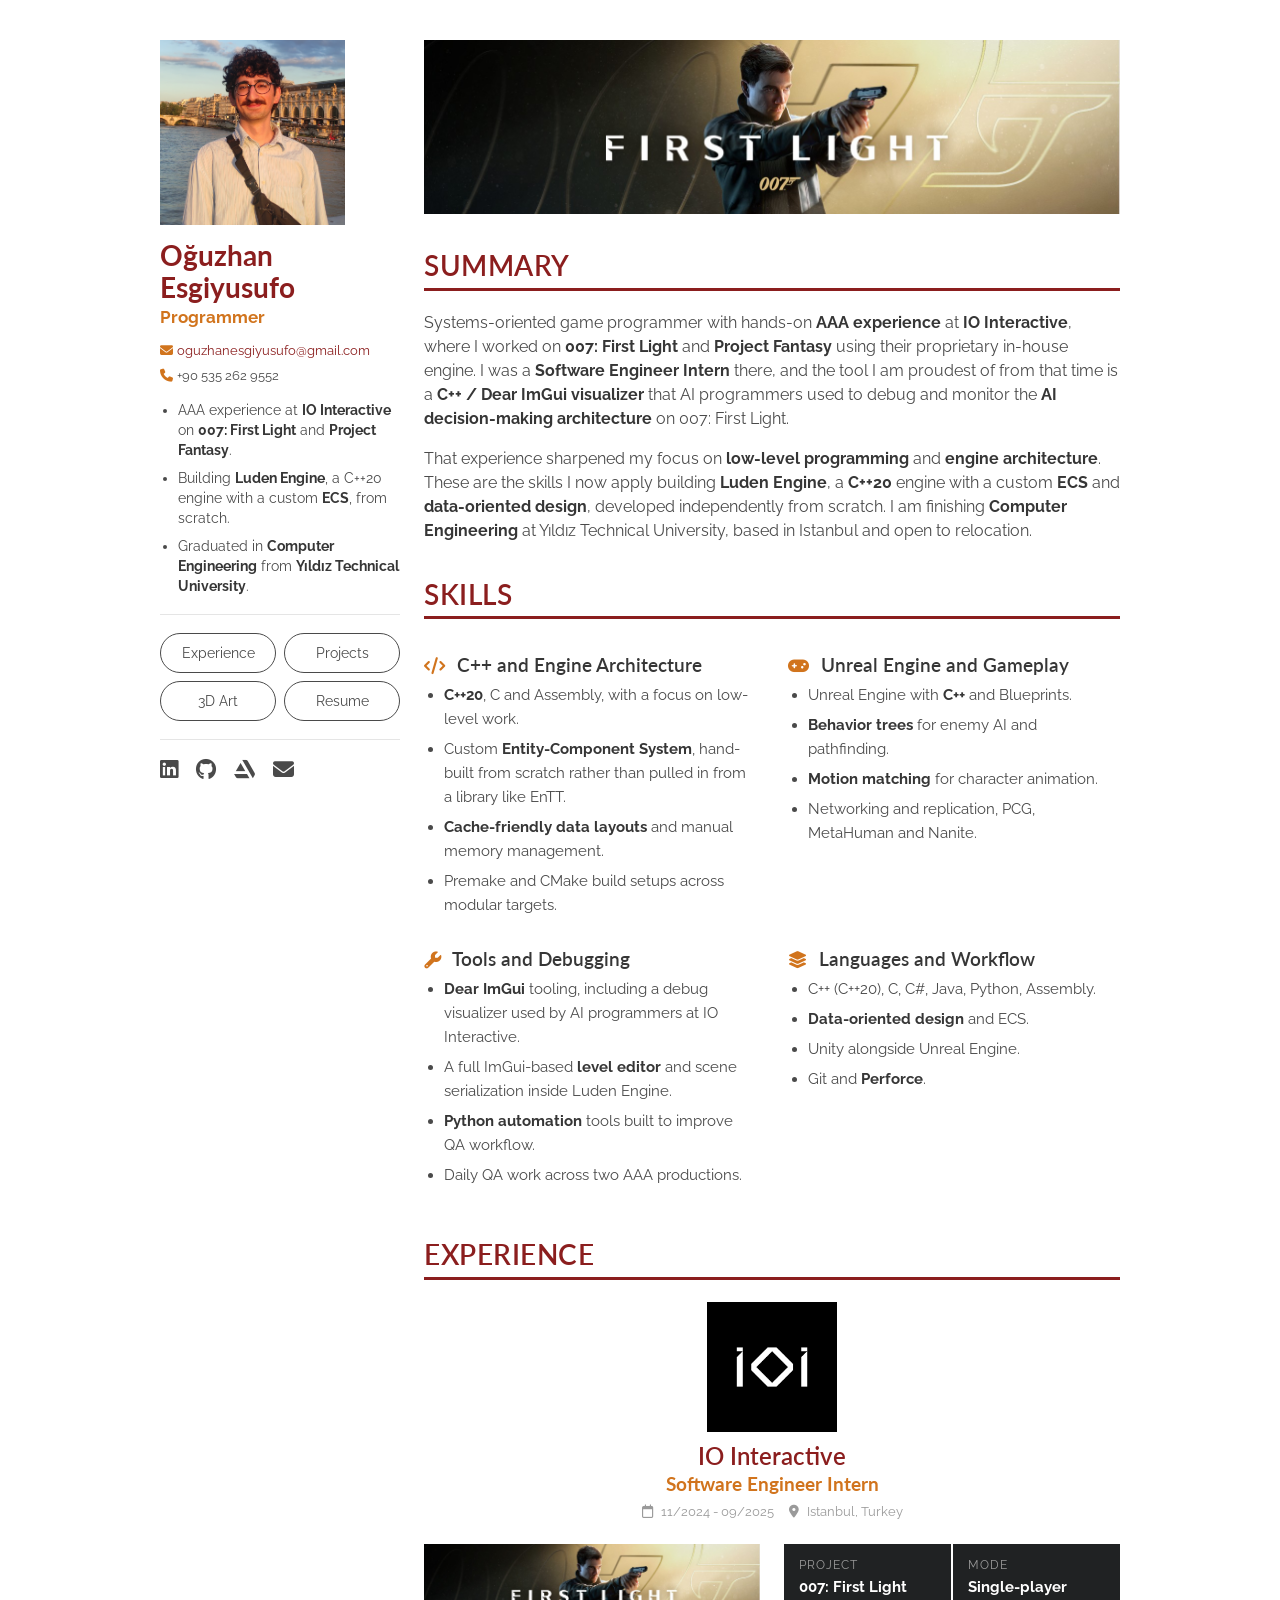
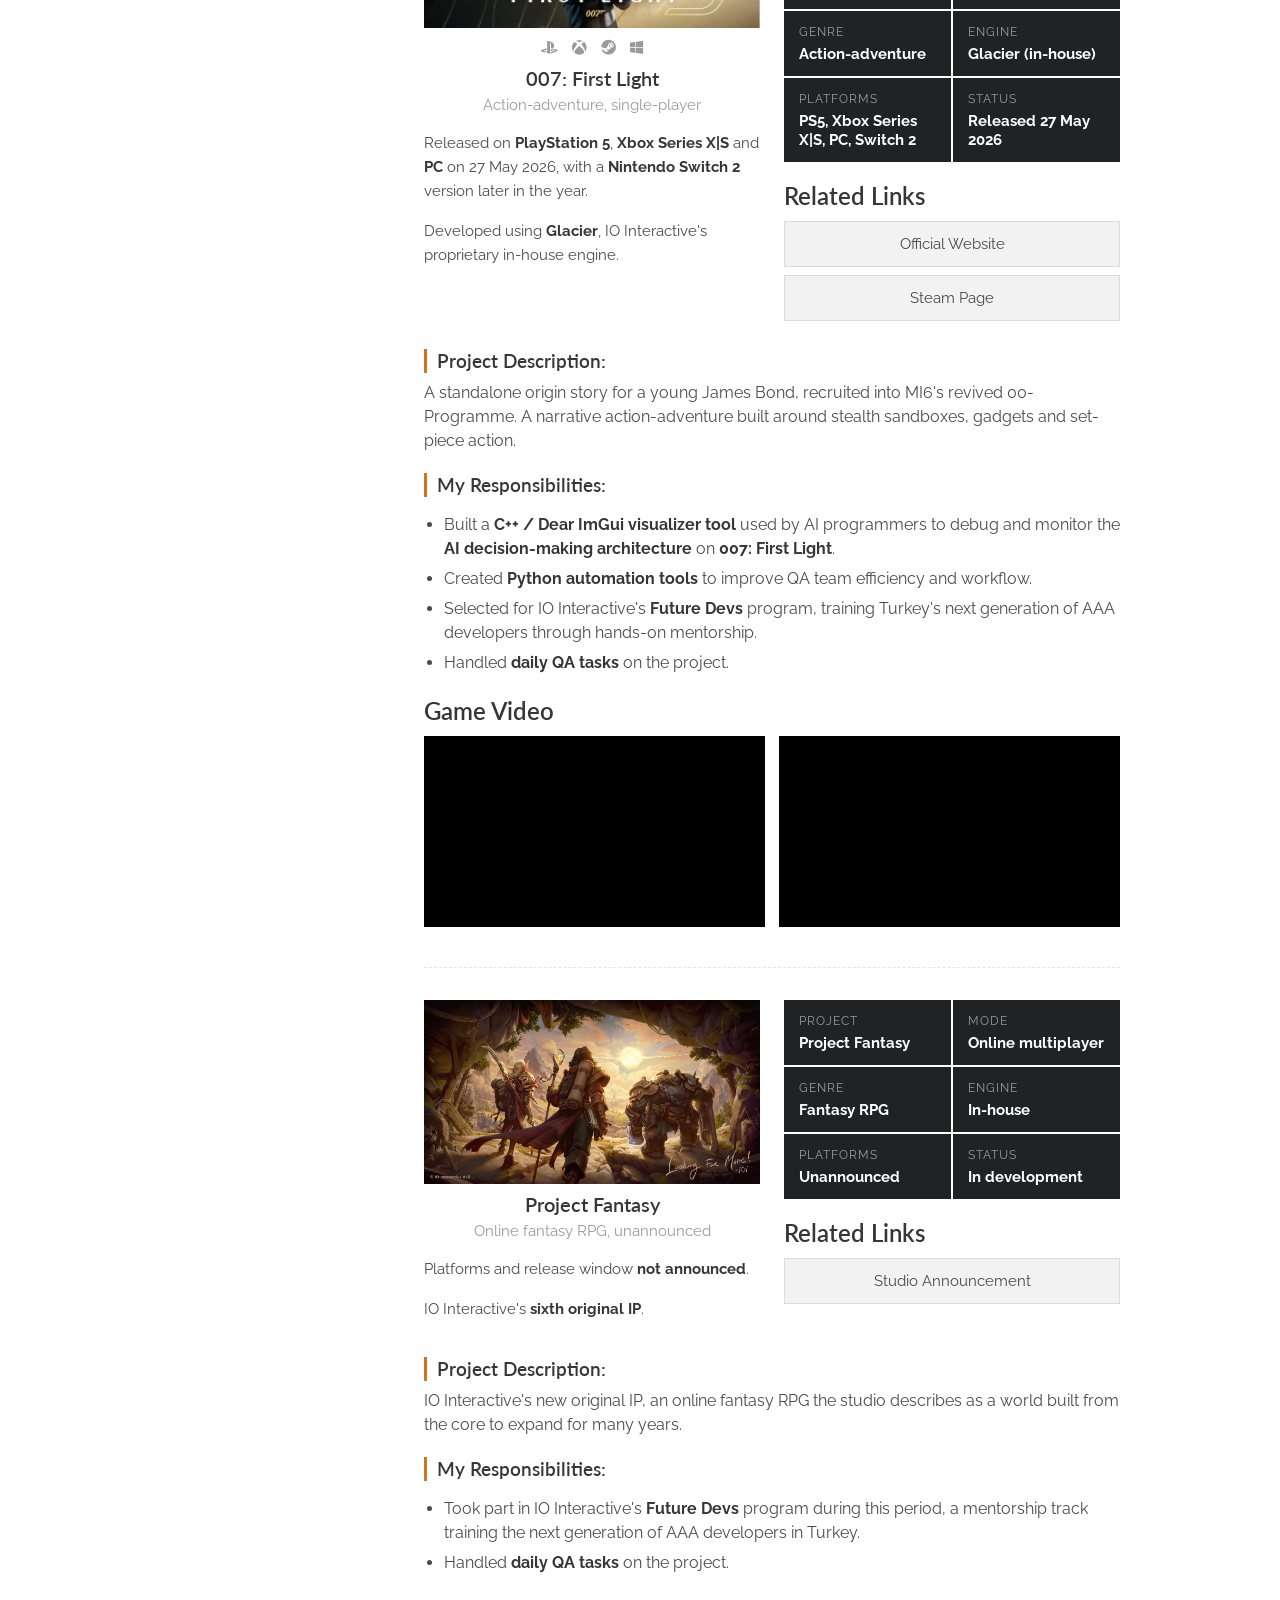
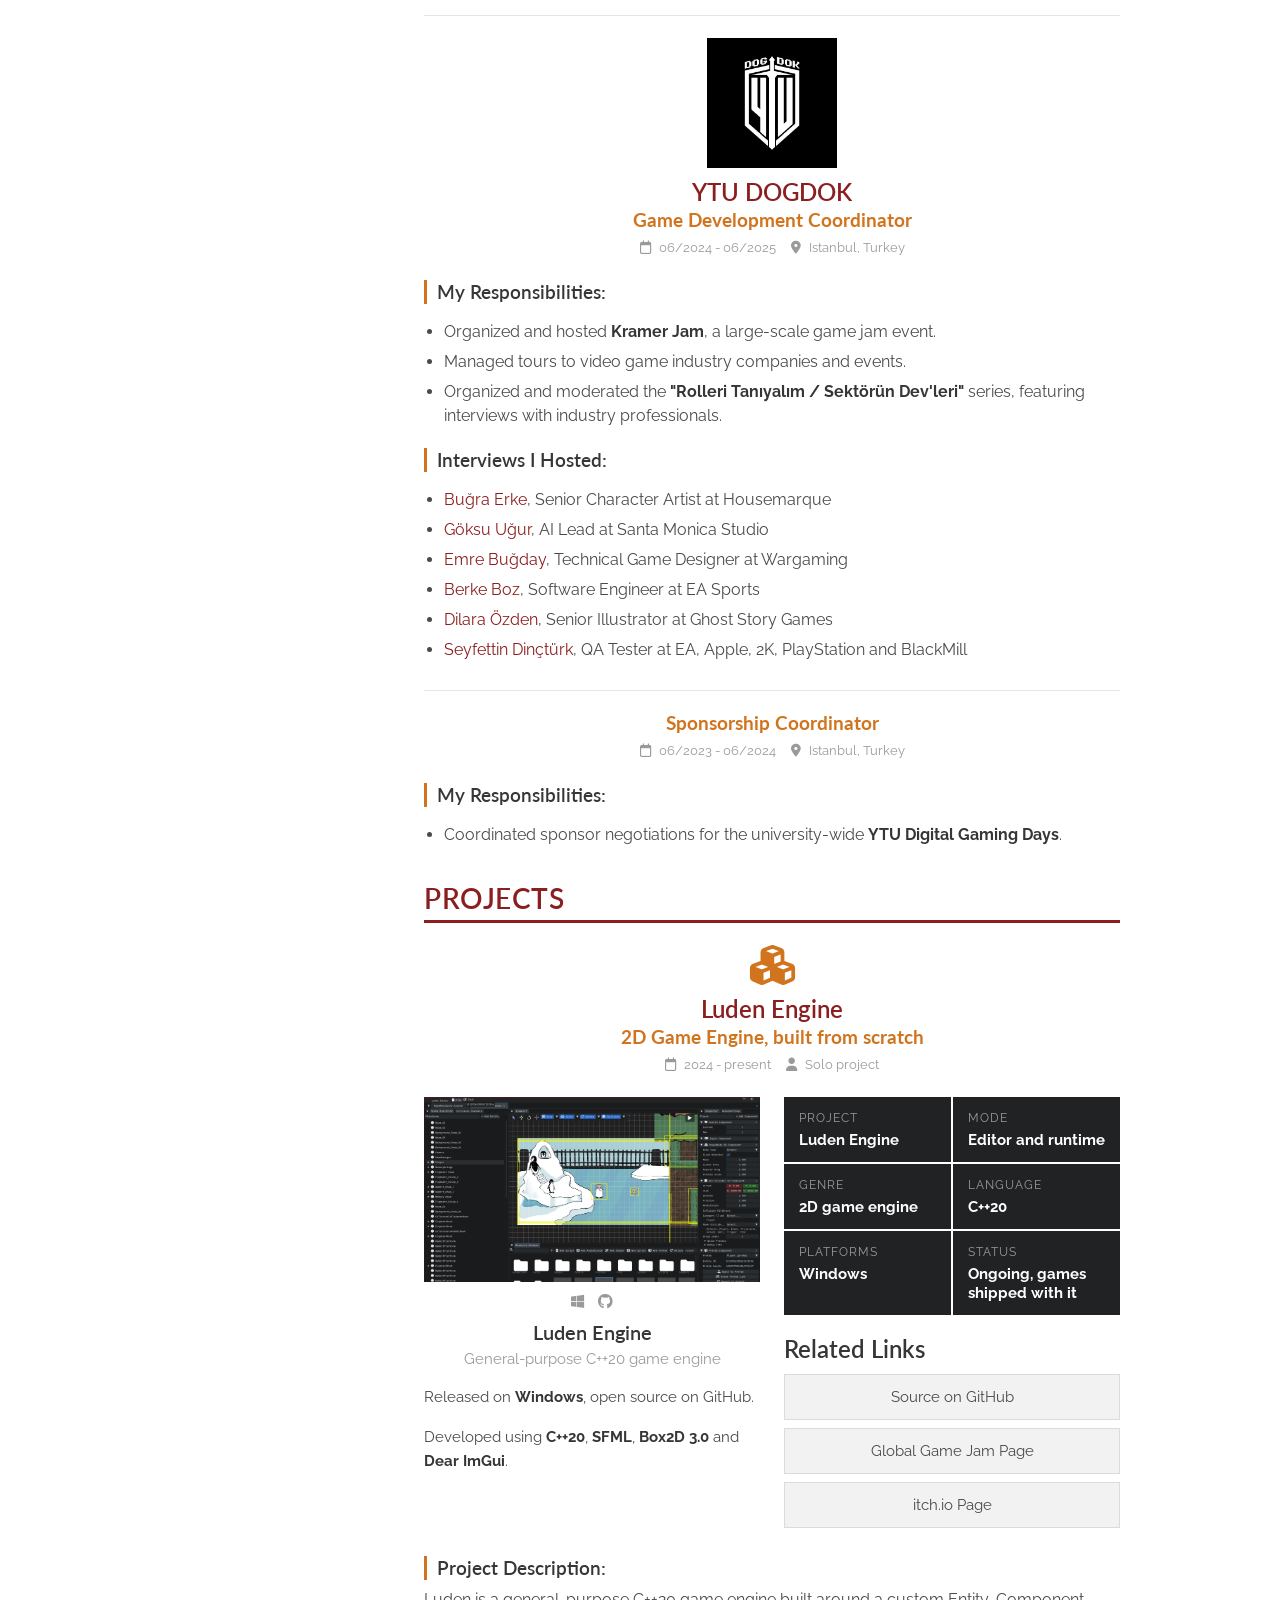
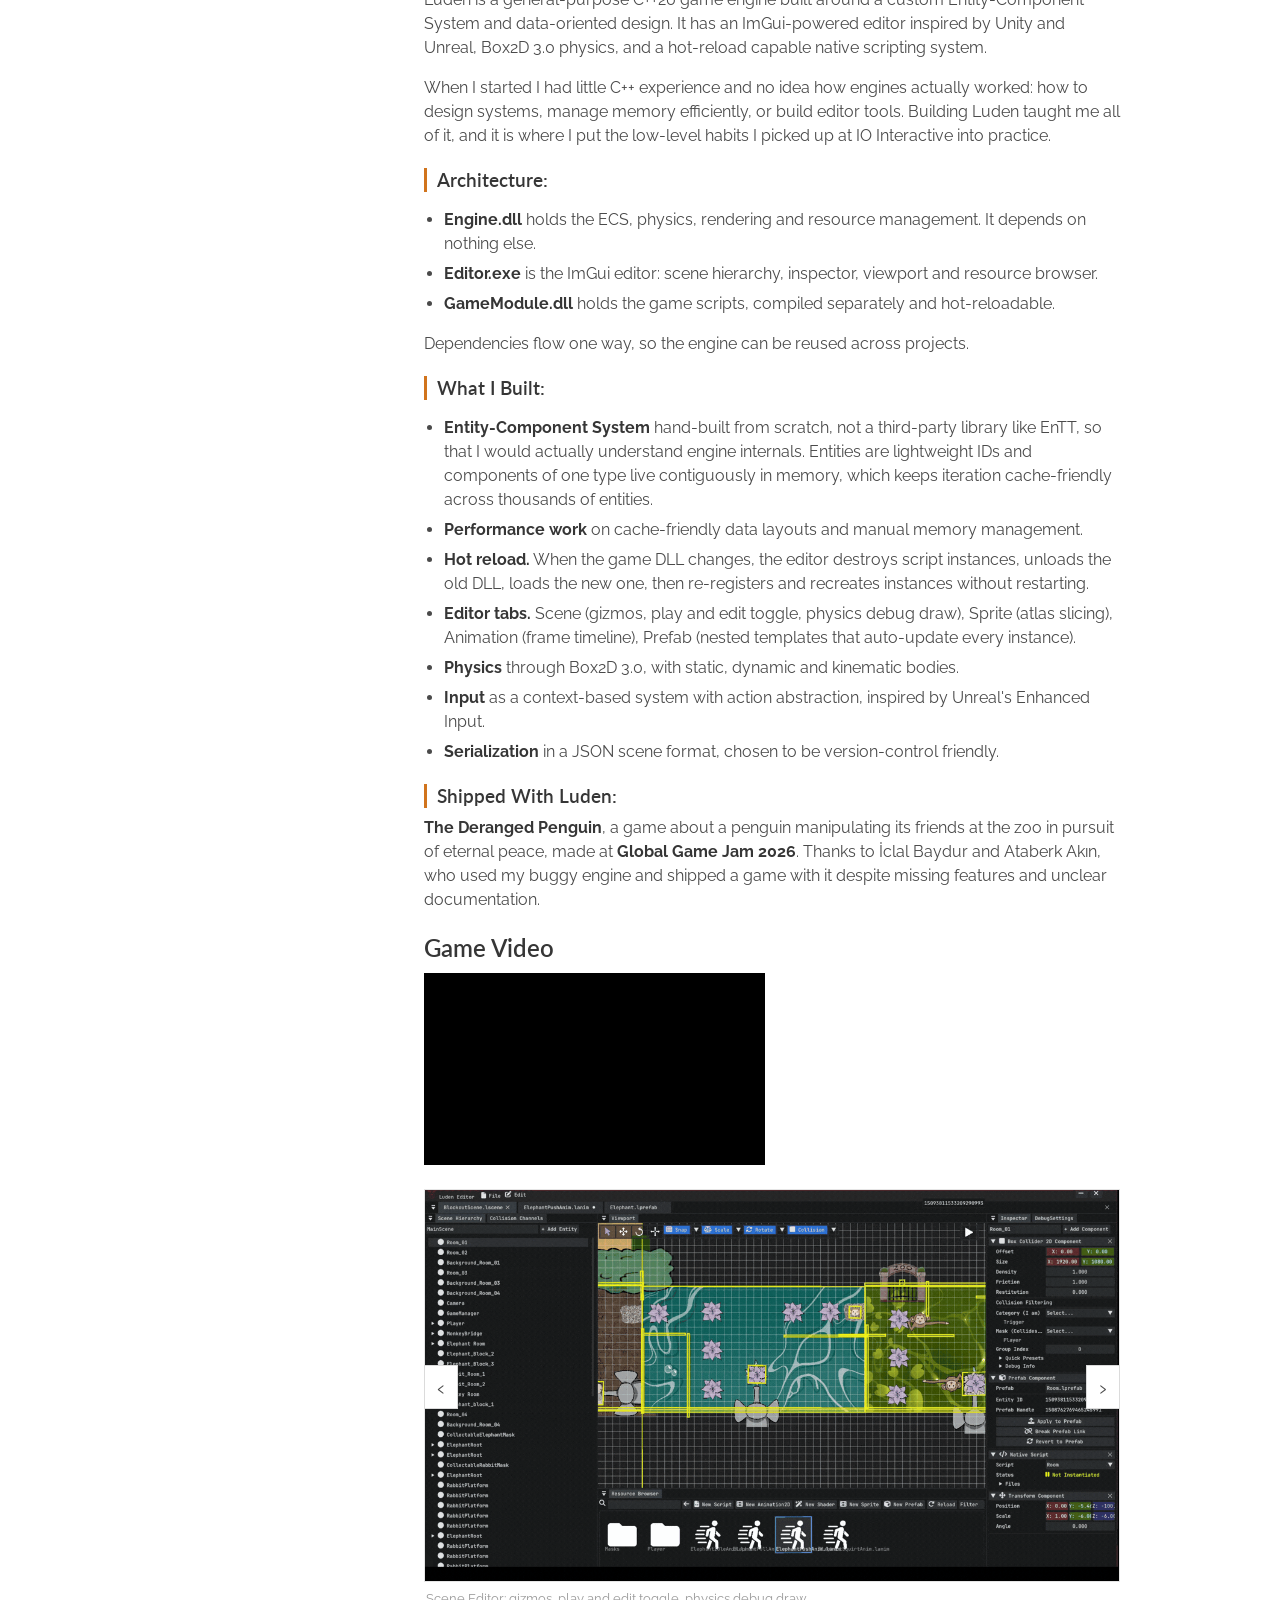
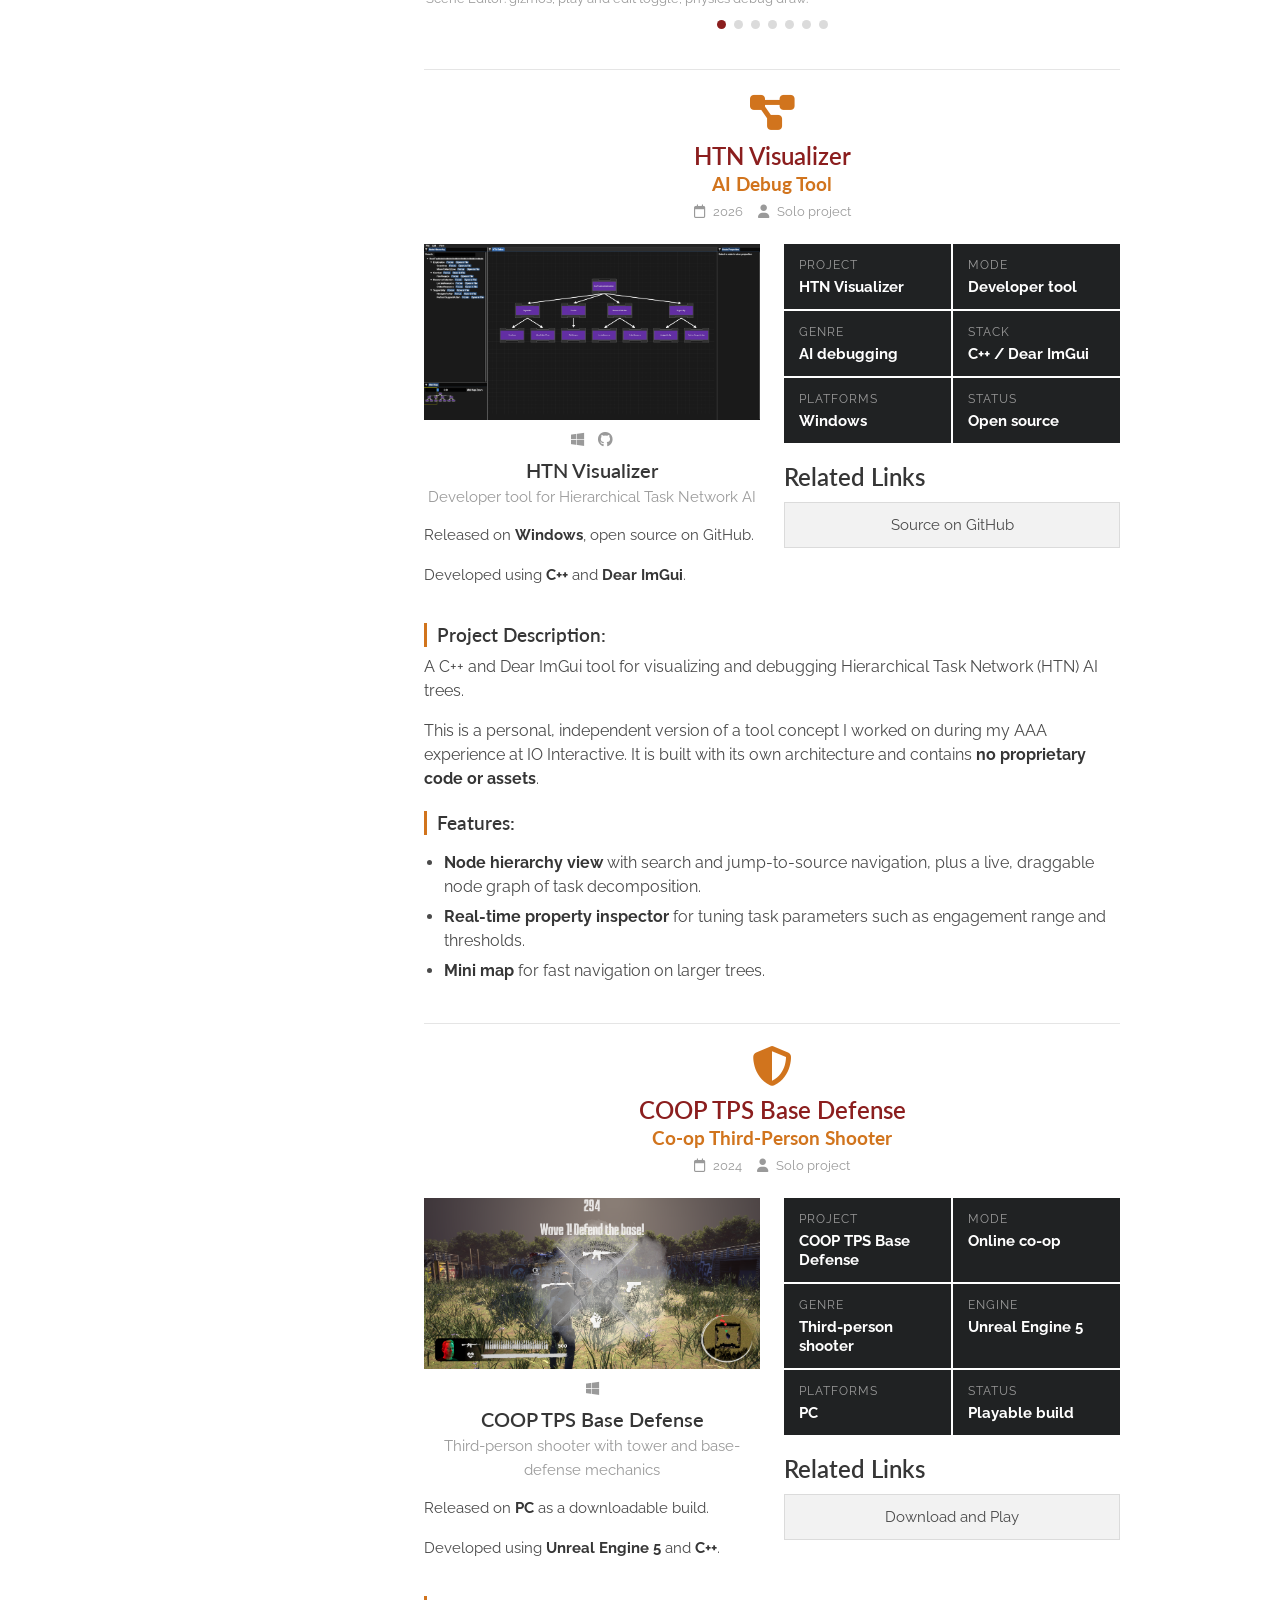
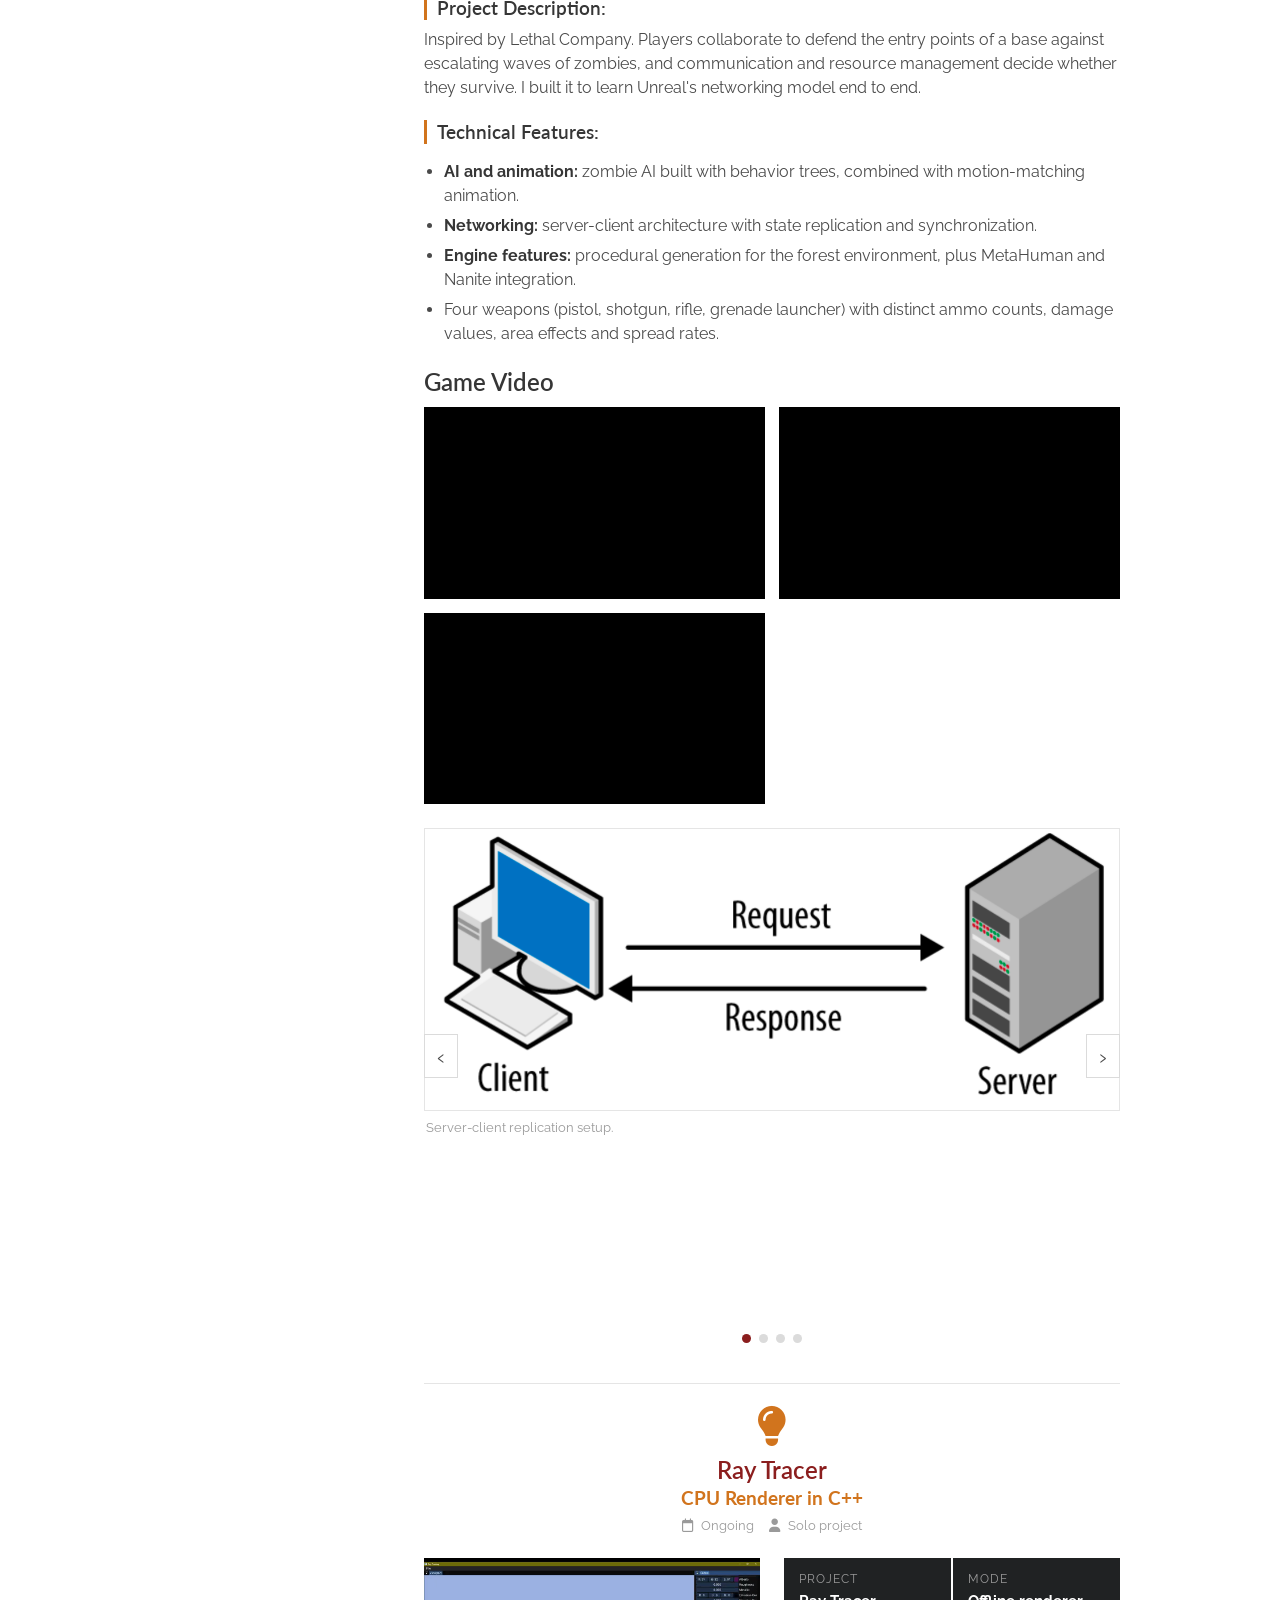
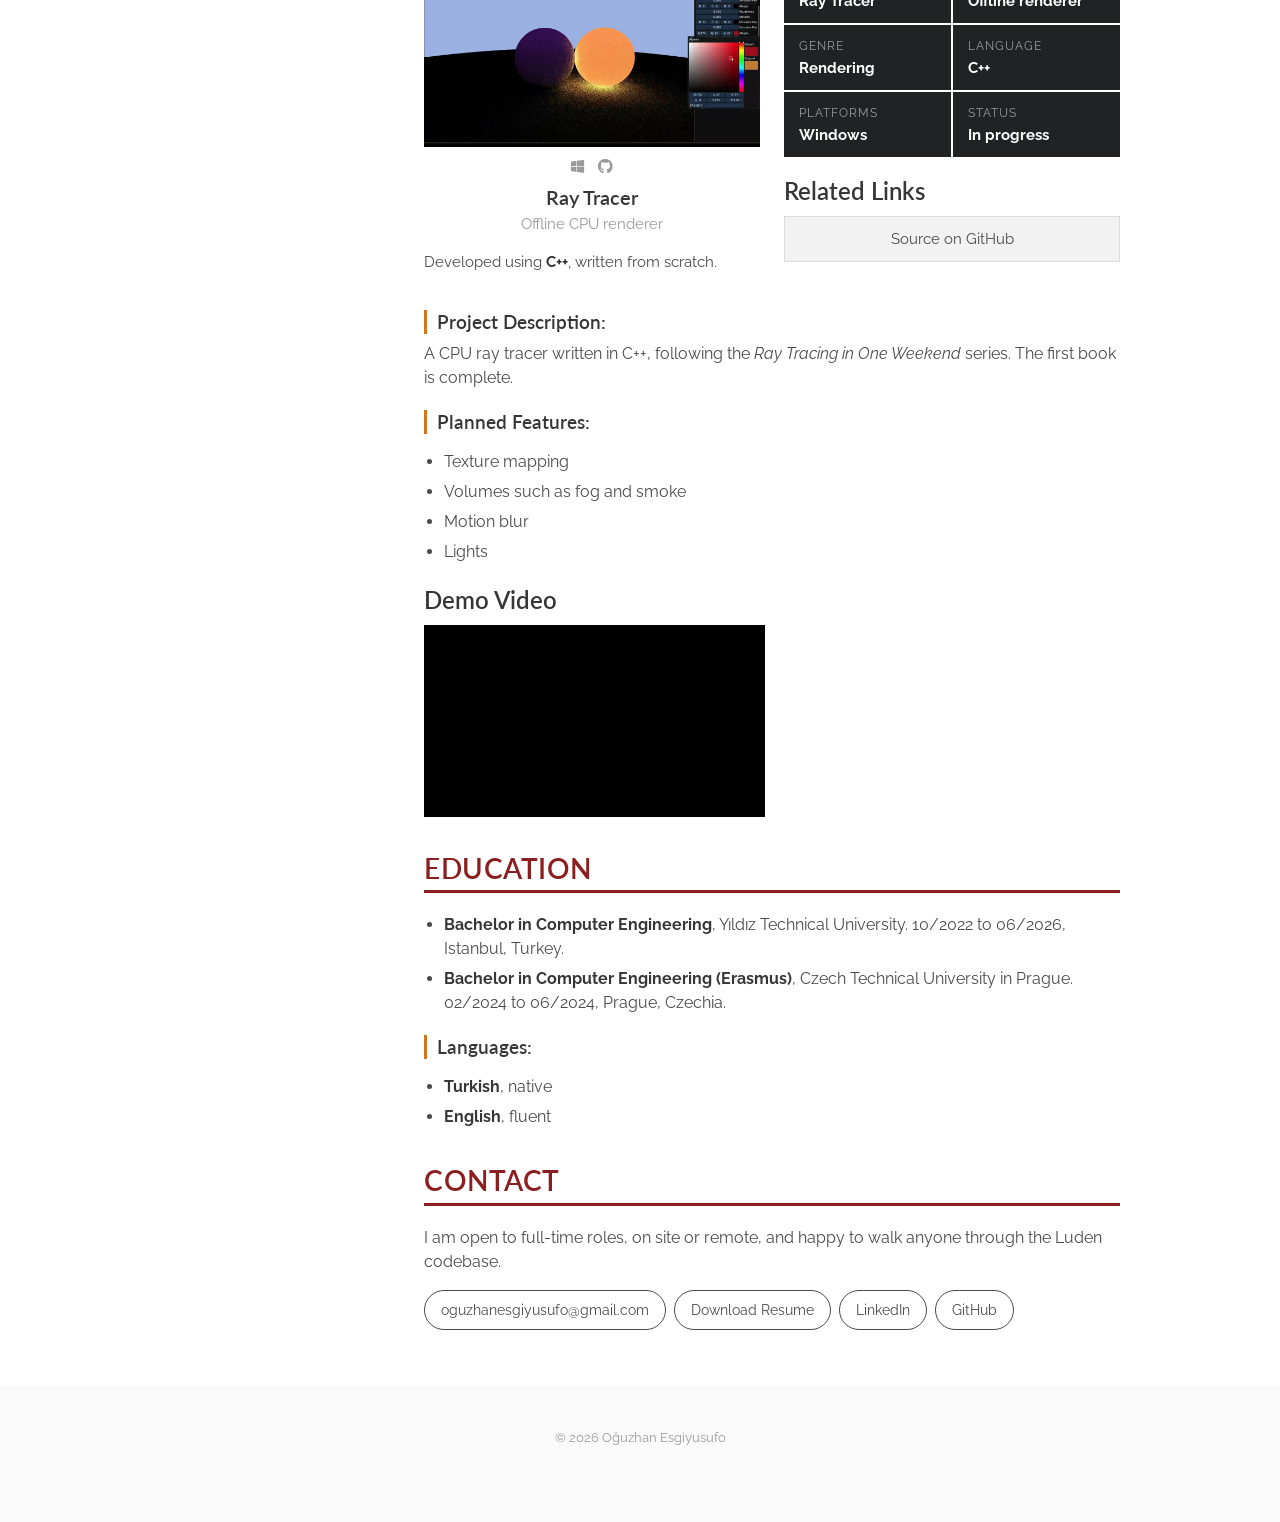
==== commit 101aed02: "Change little details in the portfolio" ====
--- a/index.html
+++ b/index.html
@@ -96,7 +96,7 @@
         <strong>Project Fantasy</strong> using their proprietary in-house engine. I was a
         <strong>Software Engineer Intern</strong> there, and the tool I am proudest of from that time is a
         <strong>C++ / Dear ImGui visualizer</strong> that AI programmers used to debug and monitor the 
-		<strong>AI decision-making architecture</strong> on <strong>007: First Light</strong>.
+		<strong>AI decision-making architecture</strong> on 007: First Light.
       </p>
       <p>
         That experience sharpened my focus on <strong>low-level programming</strong> and
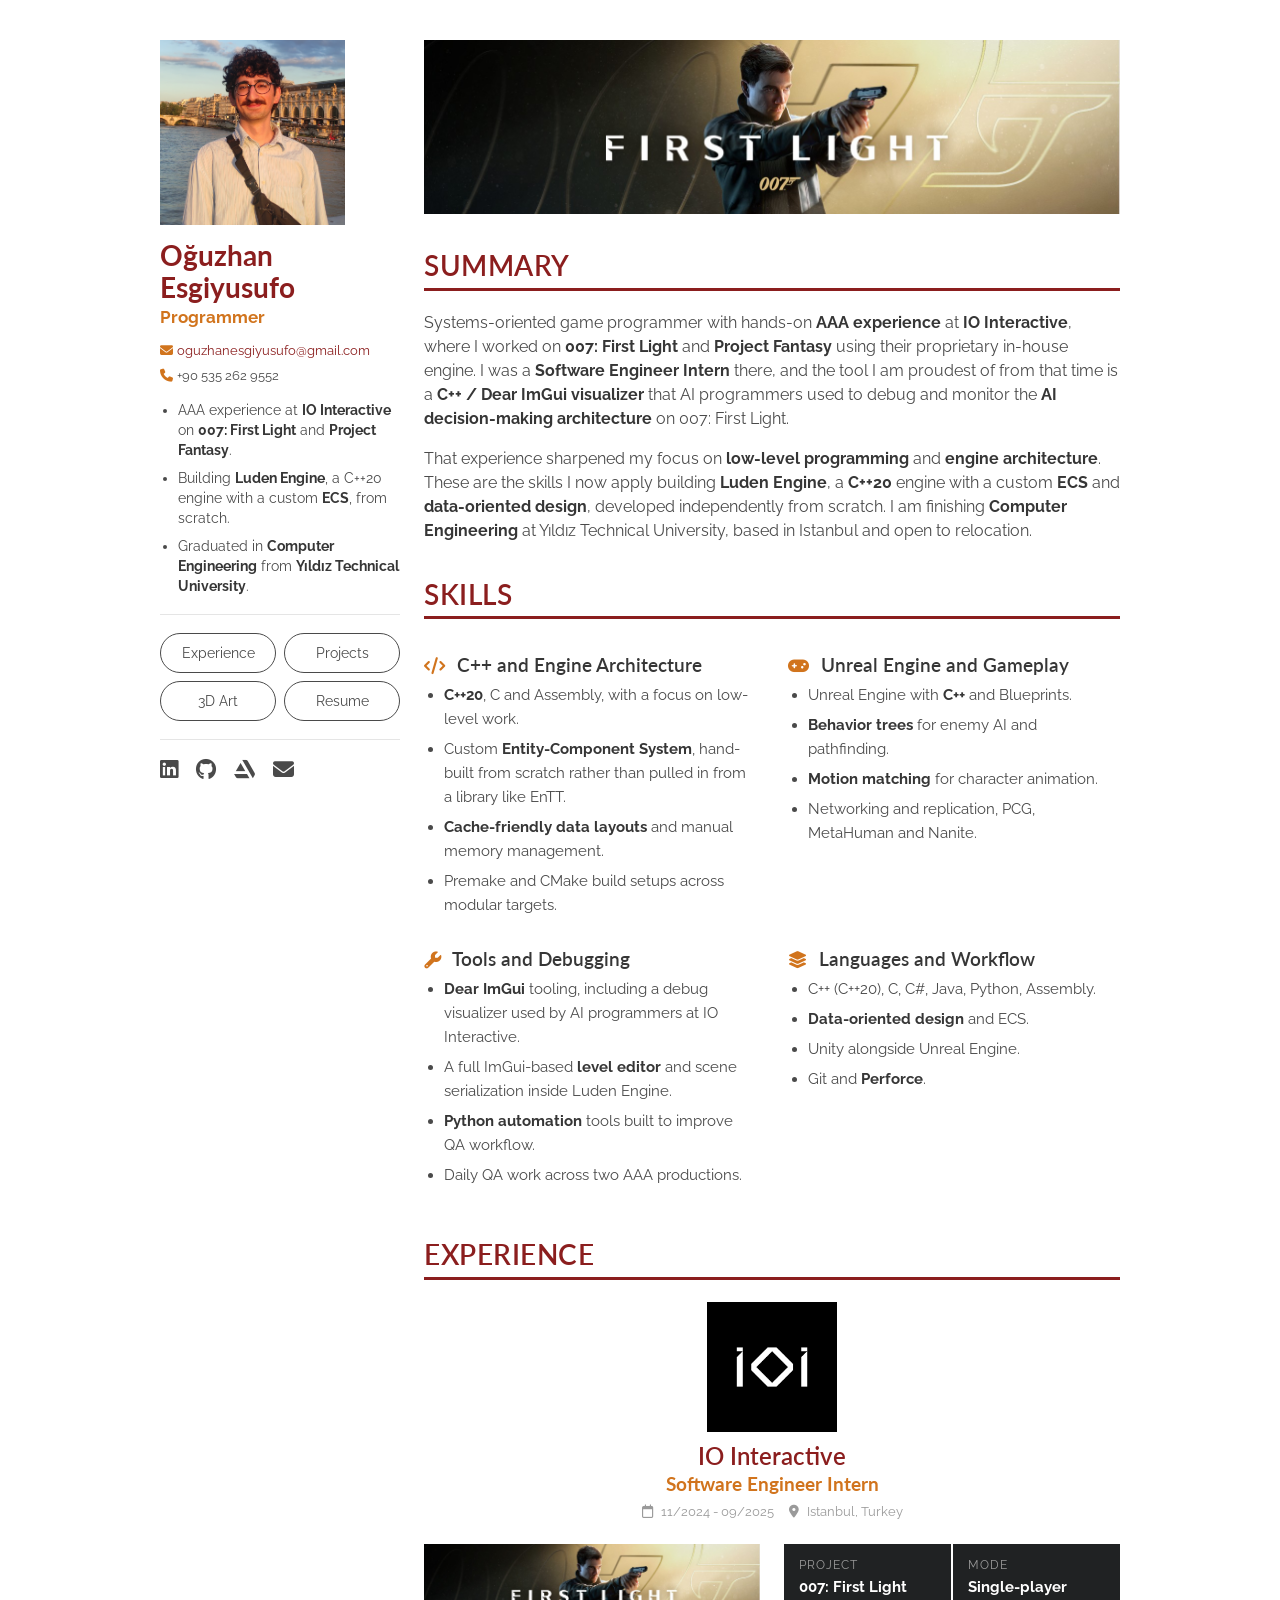
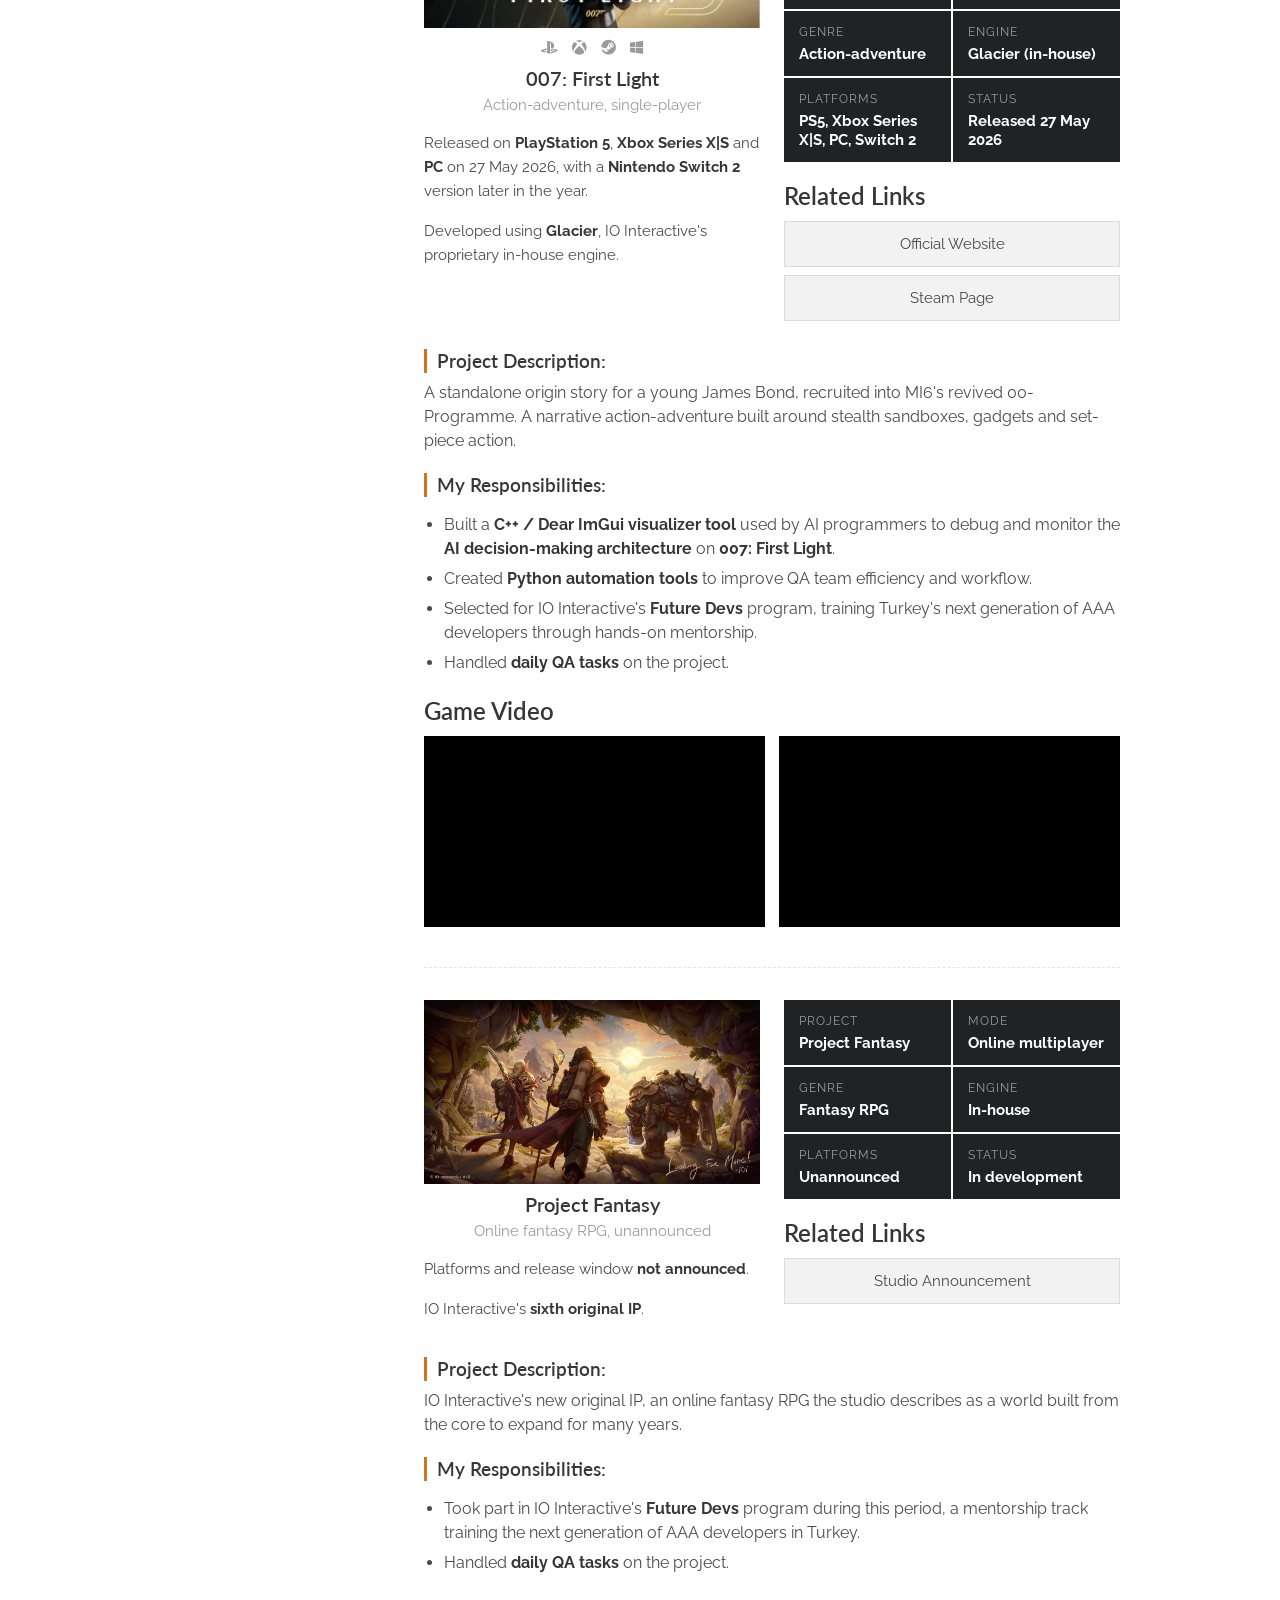
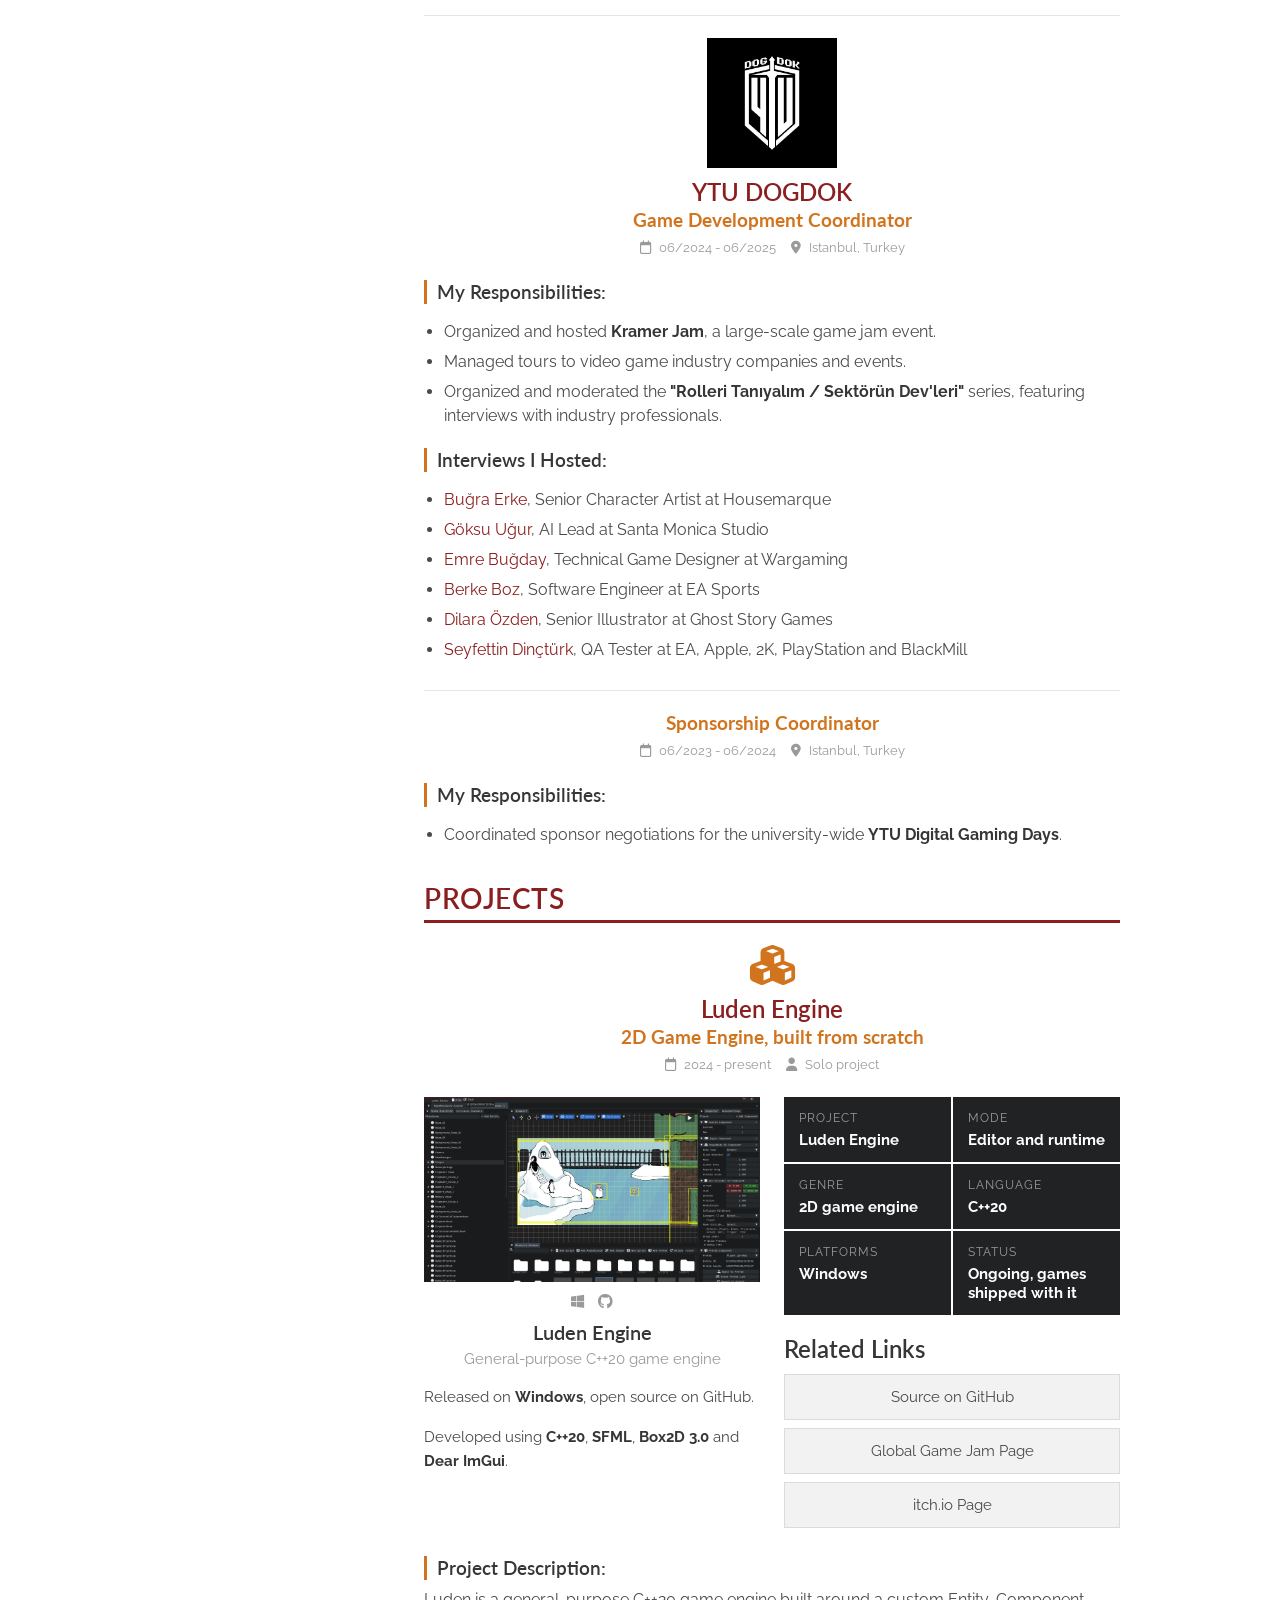
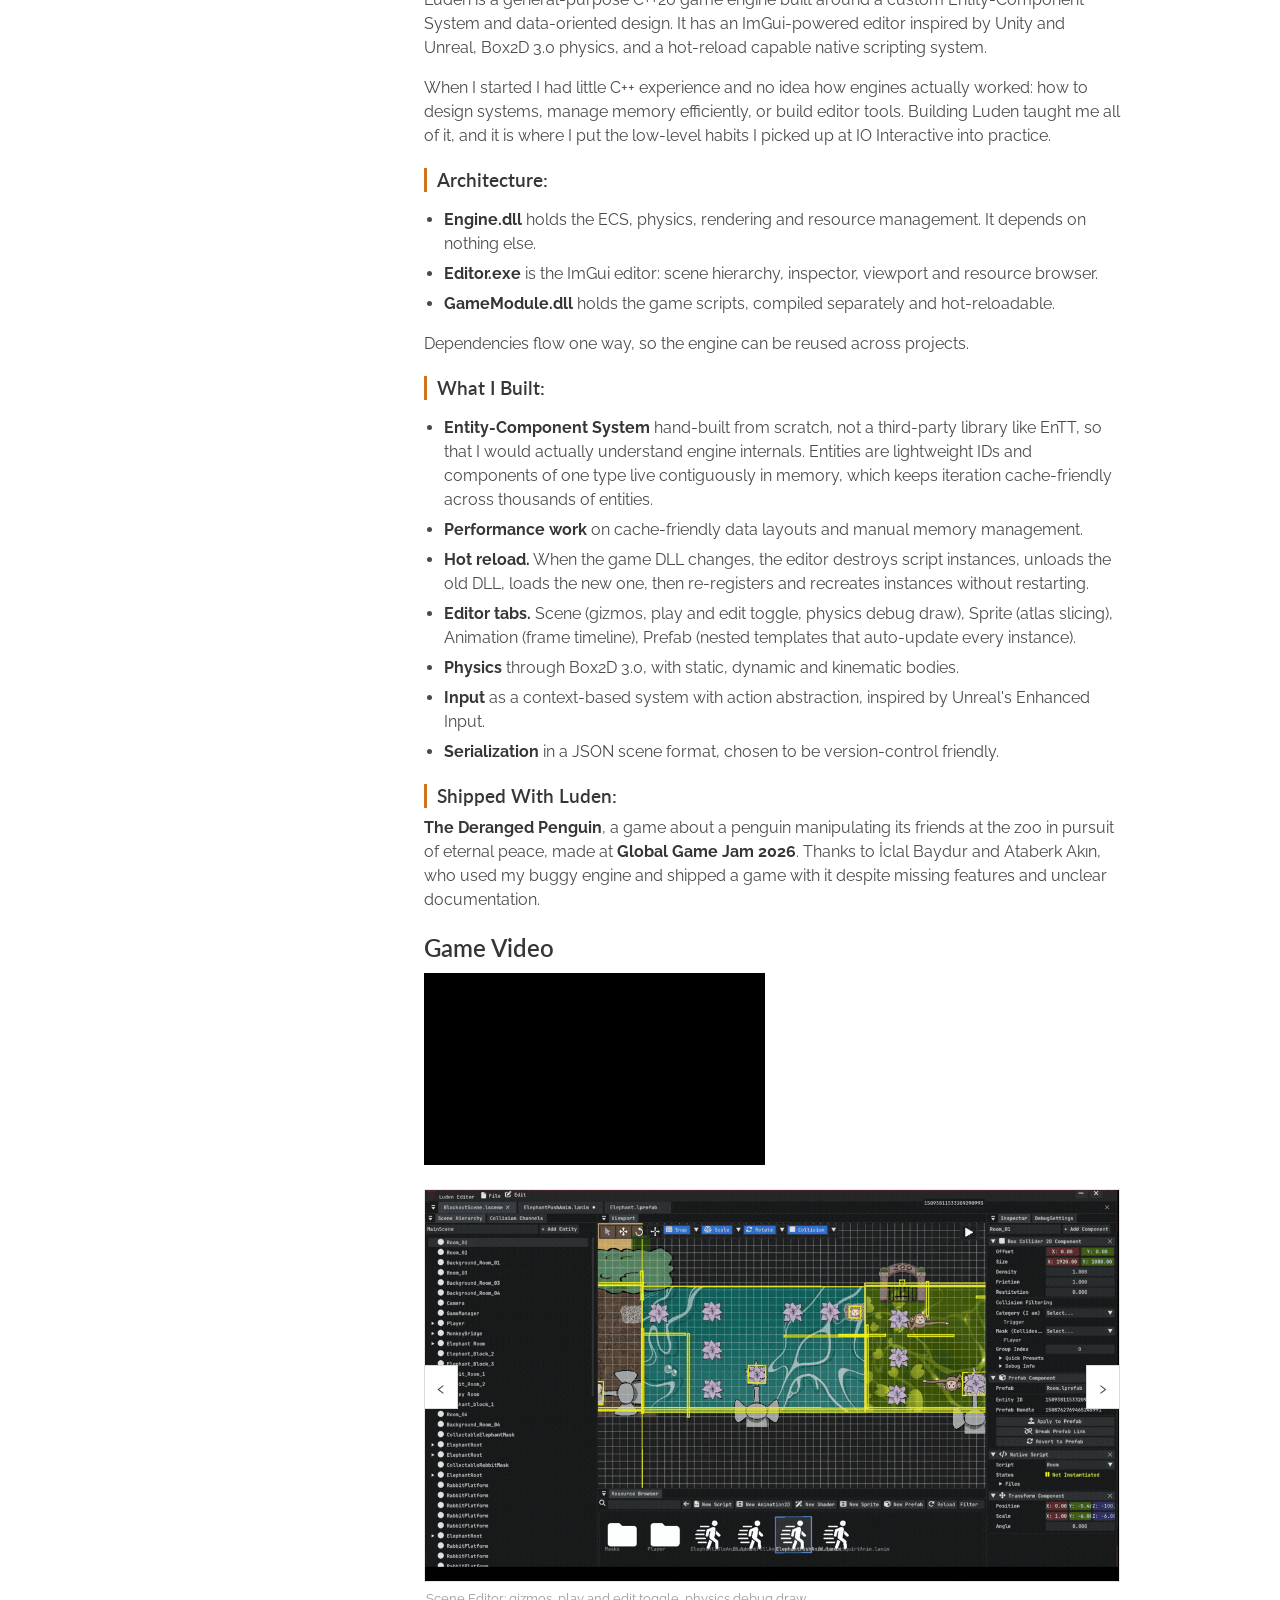
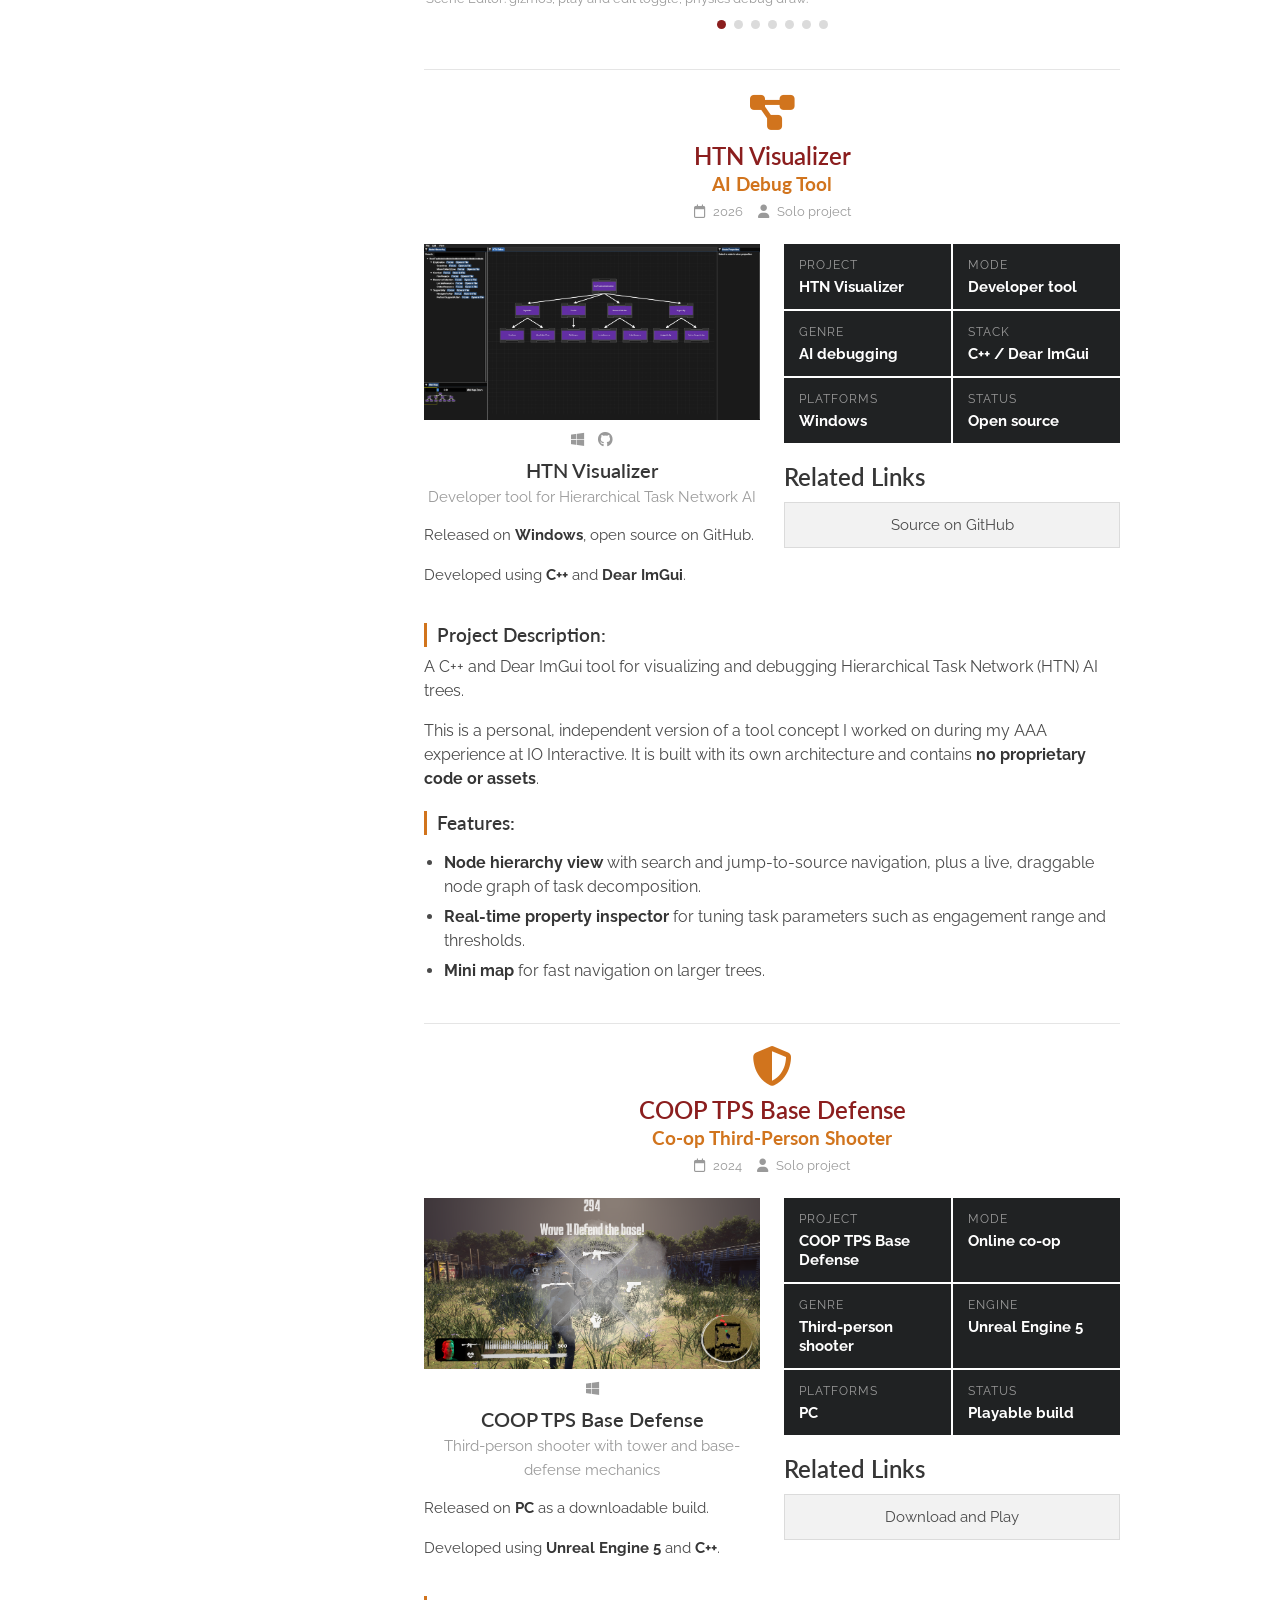
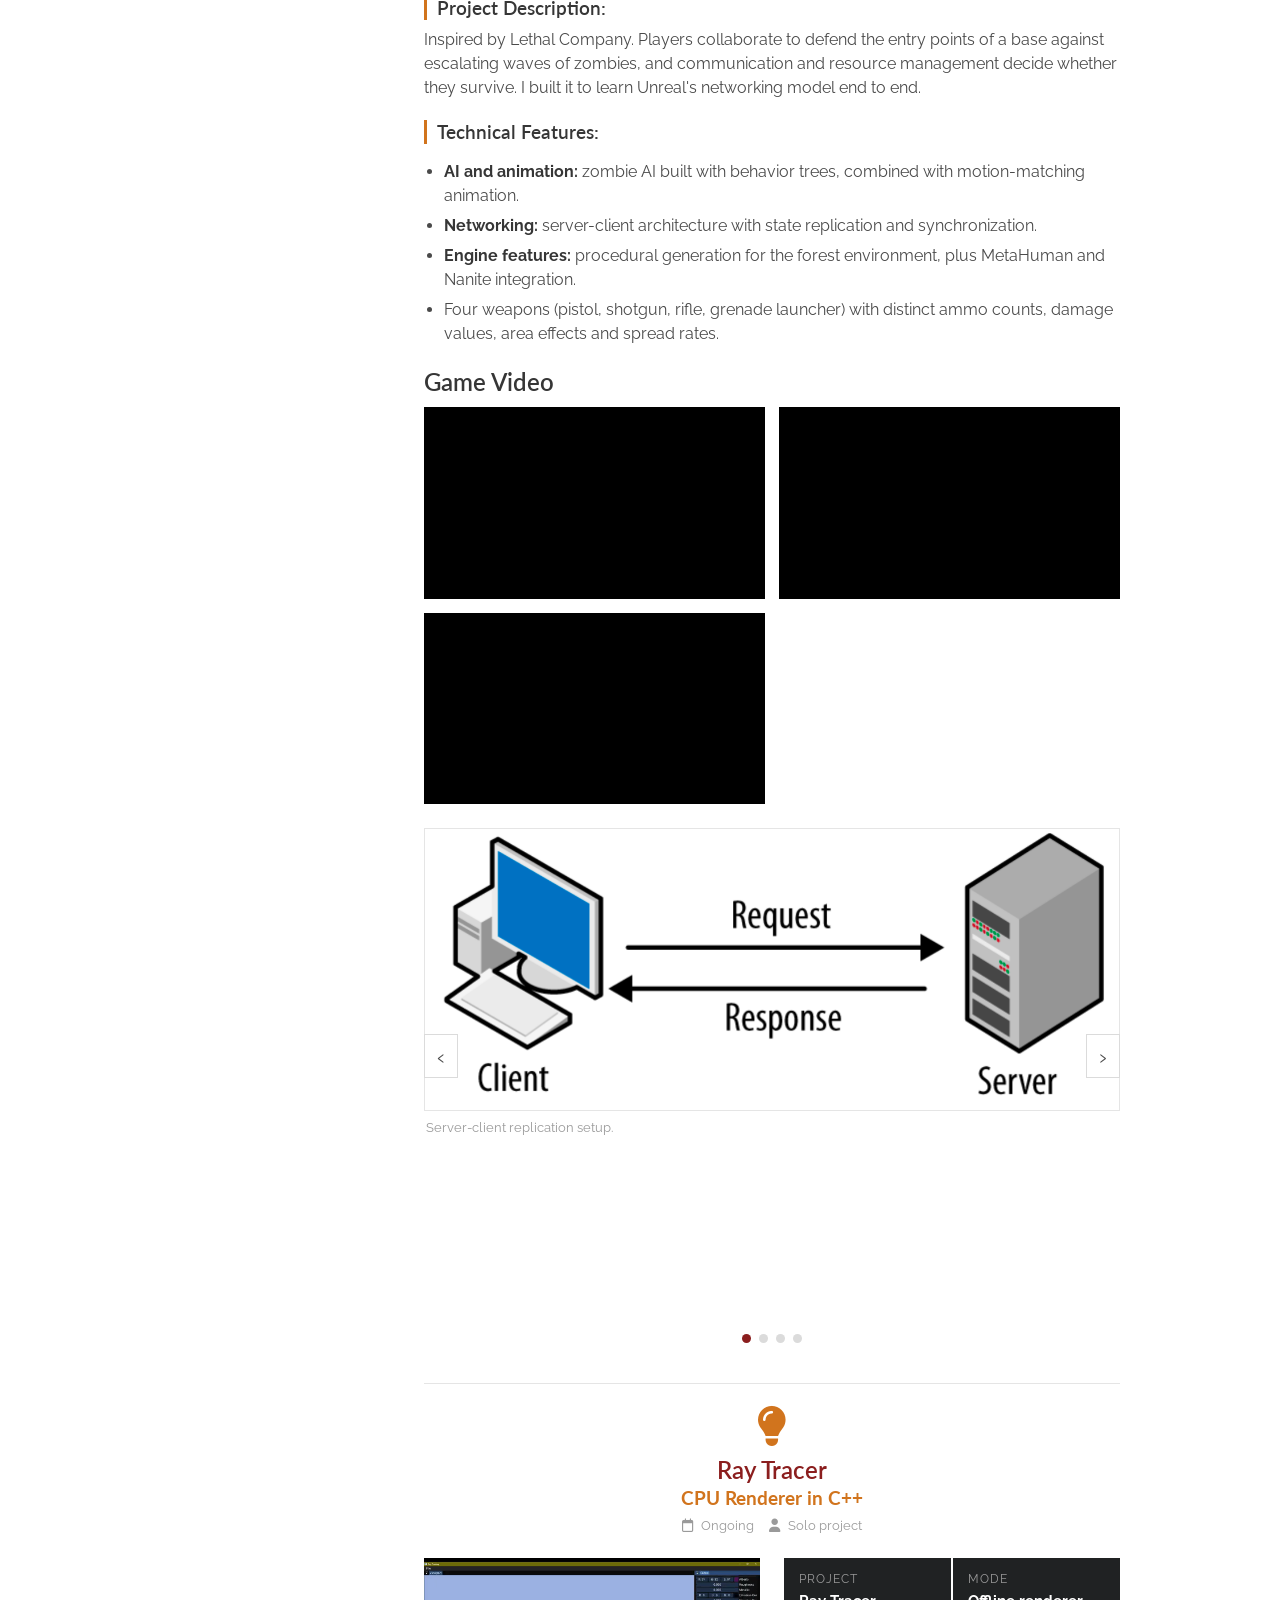
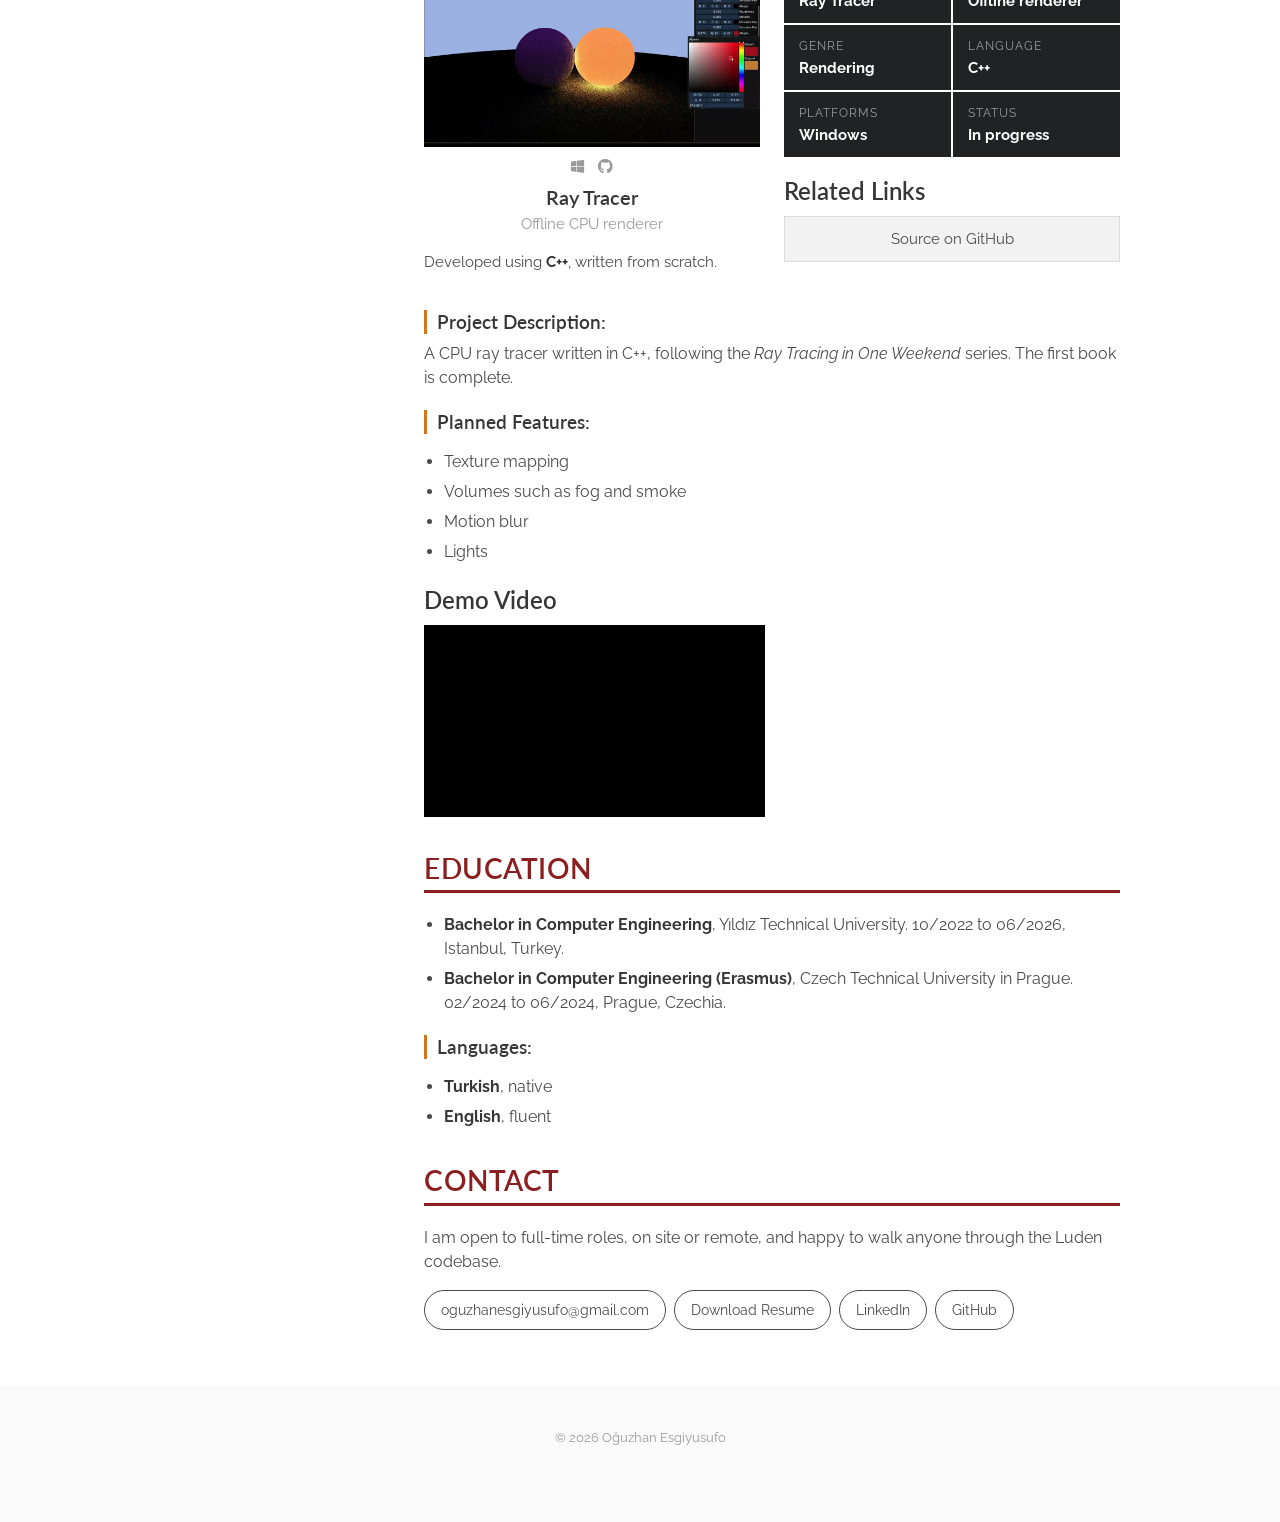
==== commit 76b16f87: "Add GoatCounter analytics with event tracking" ====
--- a/index.html
+++ b/index.html
@@ -12,6 +12,8 @@
 <link href="https://fonts.googleapis.com/css2?family=Lato:wght@400;600;700&family=Raleway:wght@400;600;700&display=swap" rel="stylesheet">
 <link rel="stylesheet" href="https://cdnjs.cloudflare.com/ajax/libs/font-awesome/6.5.2/css/all.min.css">
 <link rel="stylesheet" href="style.css">
+<script data-goatcounter="https://esgij.goatcounter.com/count"
+        async src="//gc.zgo.at/count.js"></script>
 </head>
 <body>
 
@@ -661,5 +663,6 @@
 <footer class="footer">© <span id="year">2026</span> Oğuzhan Esgiyusufo</footer>
 
 <script src="script.js"></script>
+<script src="analytics.js"></script>
 </body>
 </html>
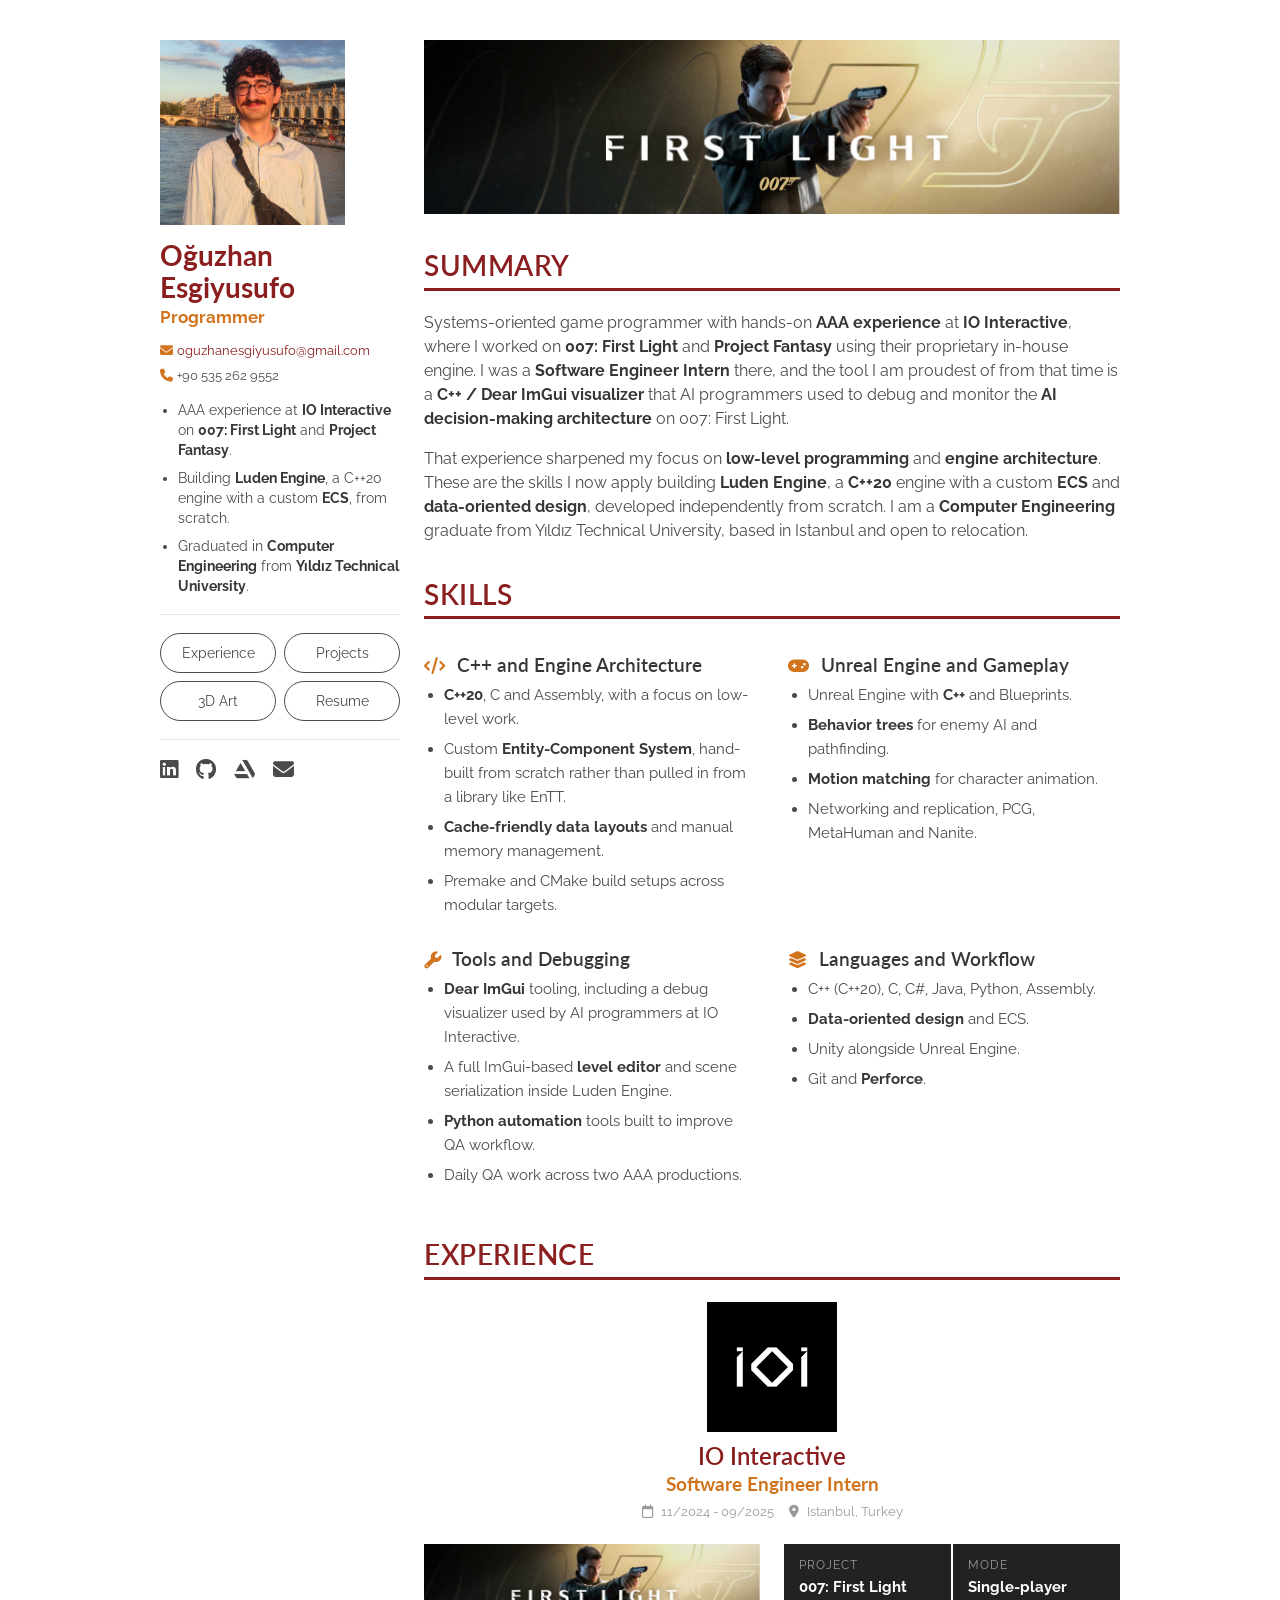
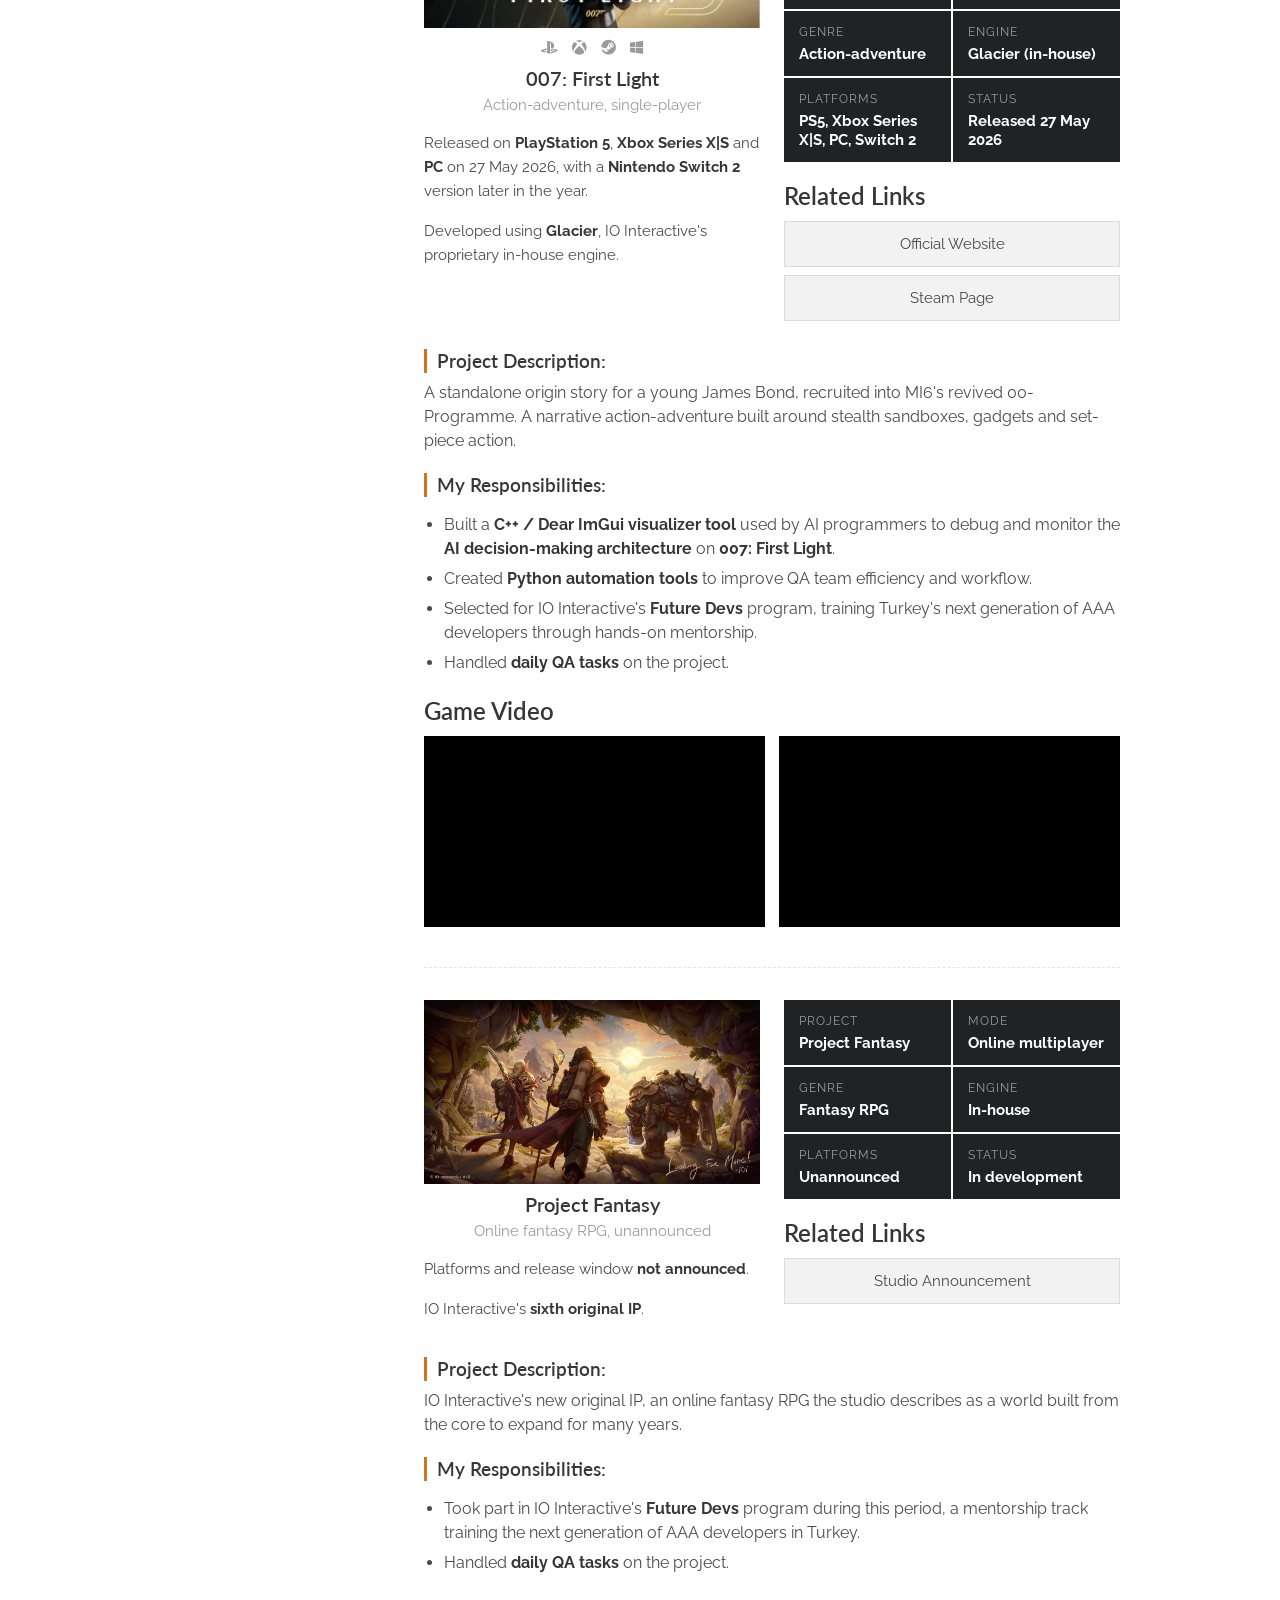
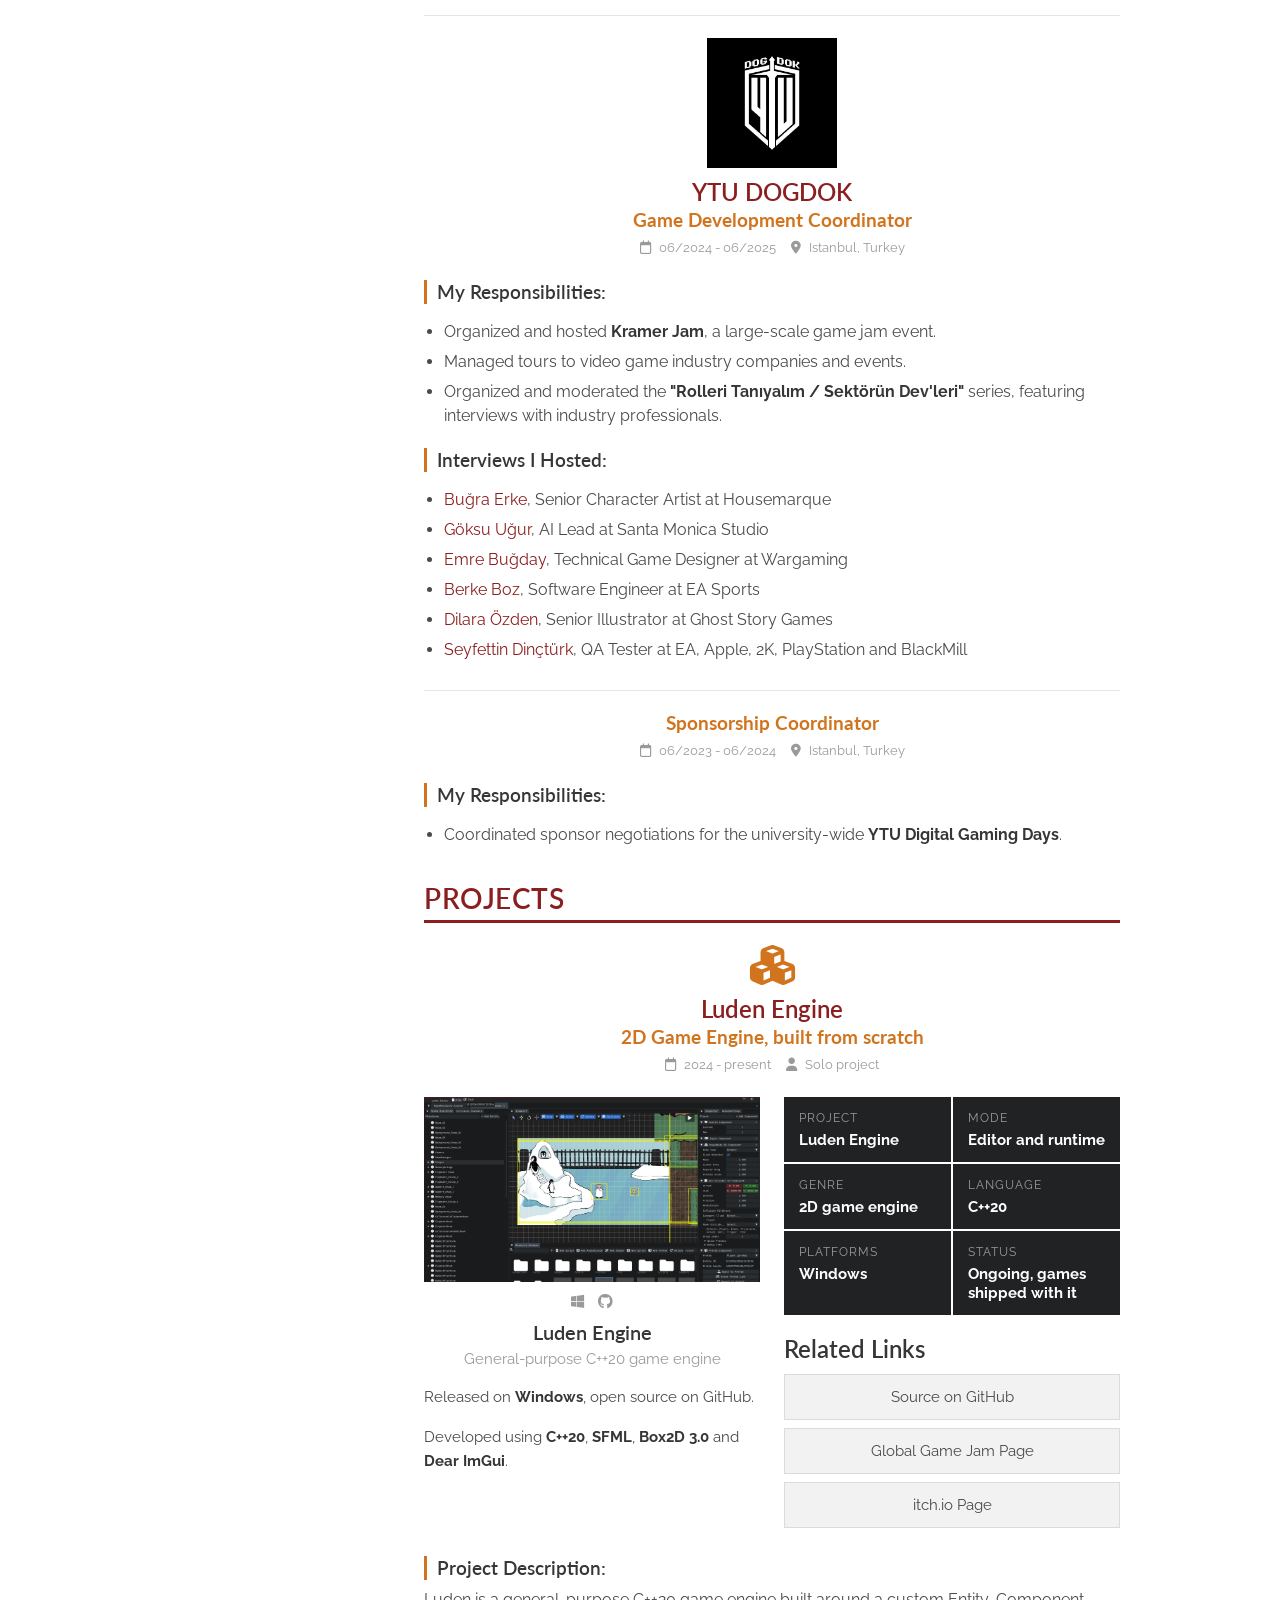
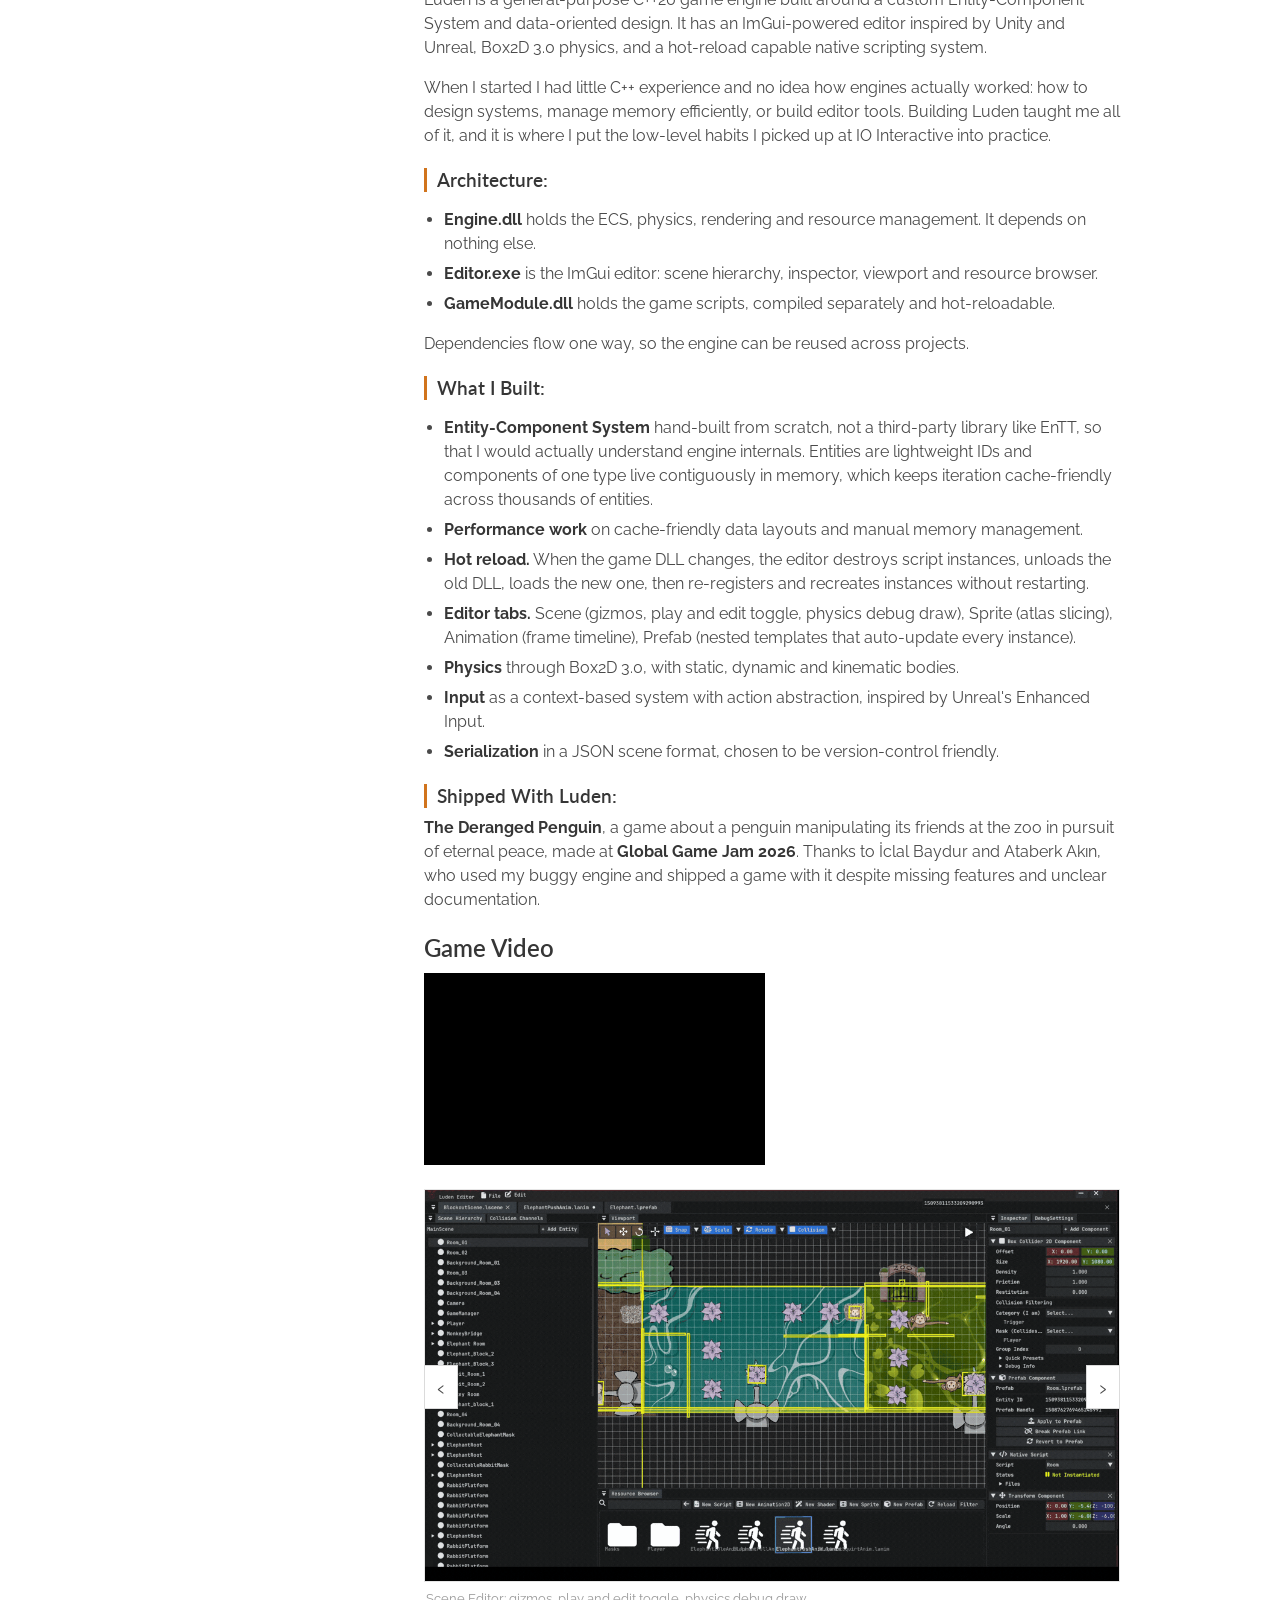
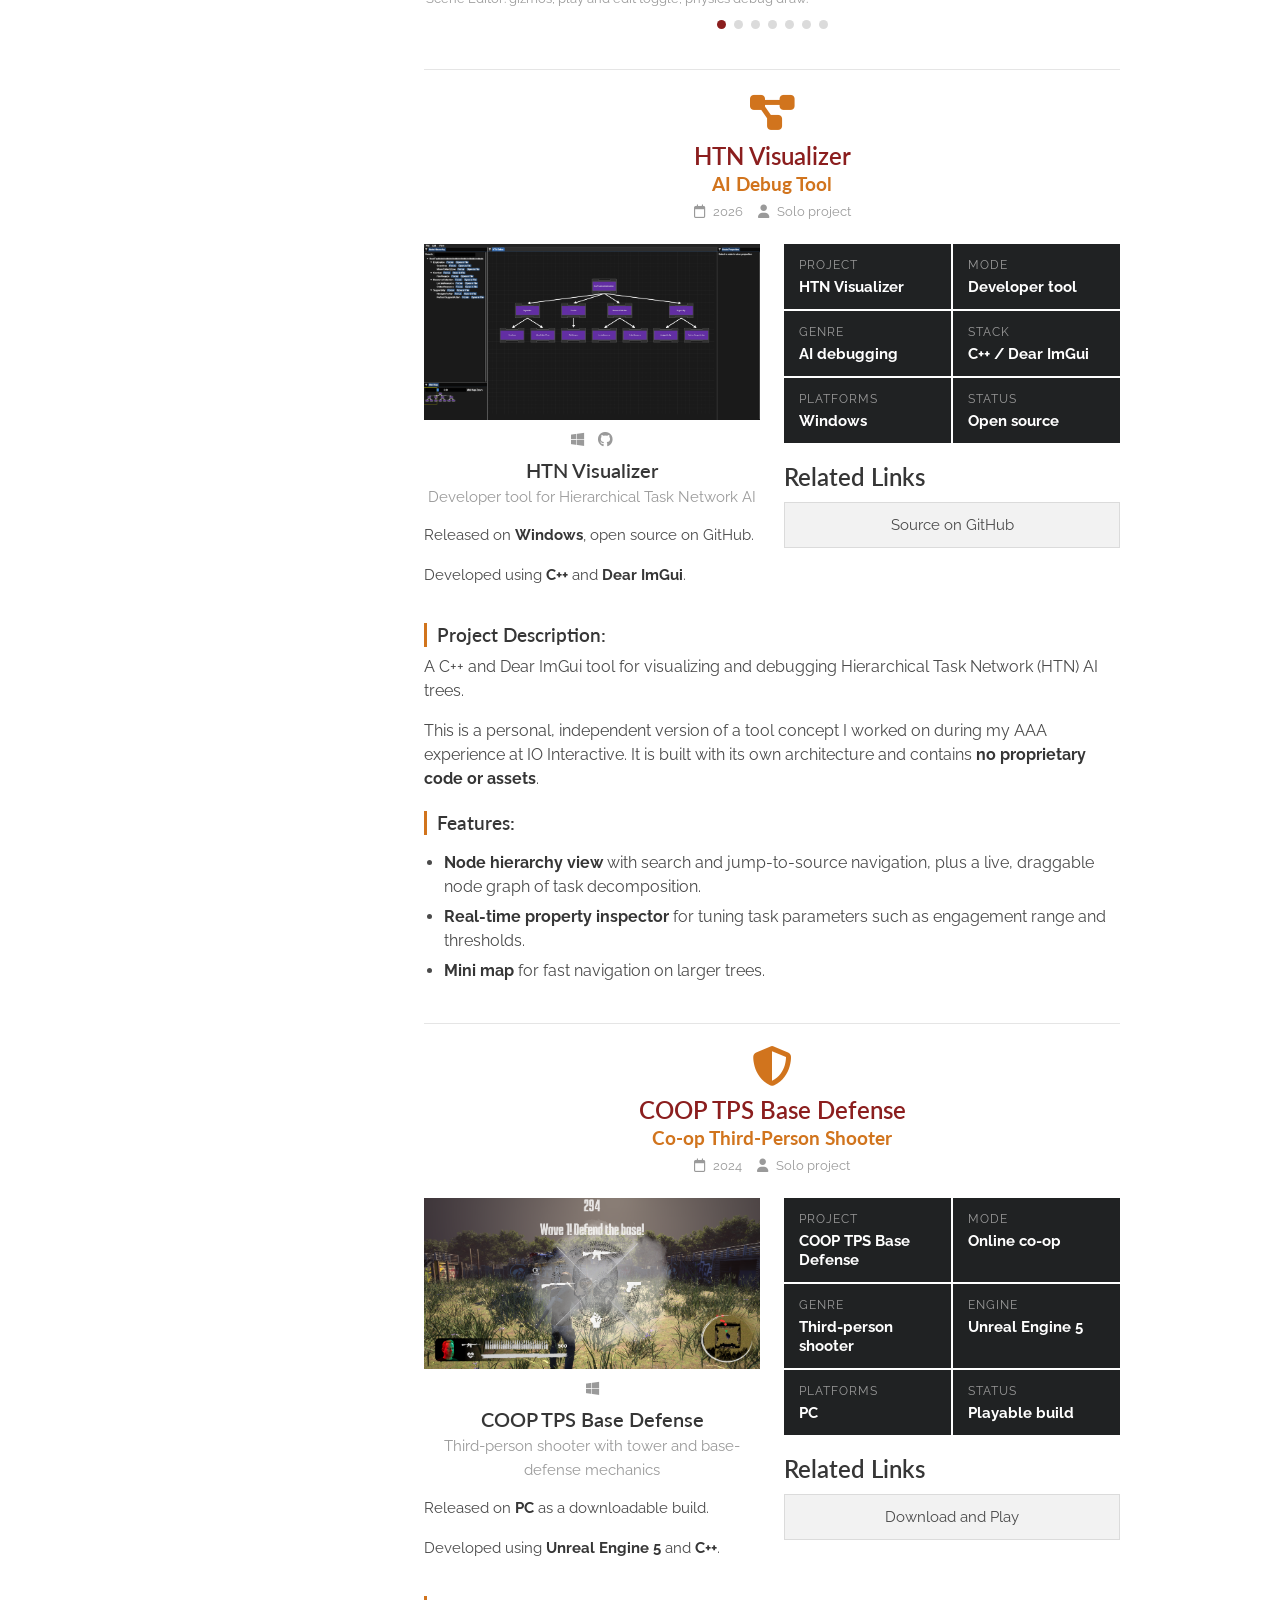
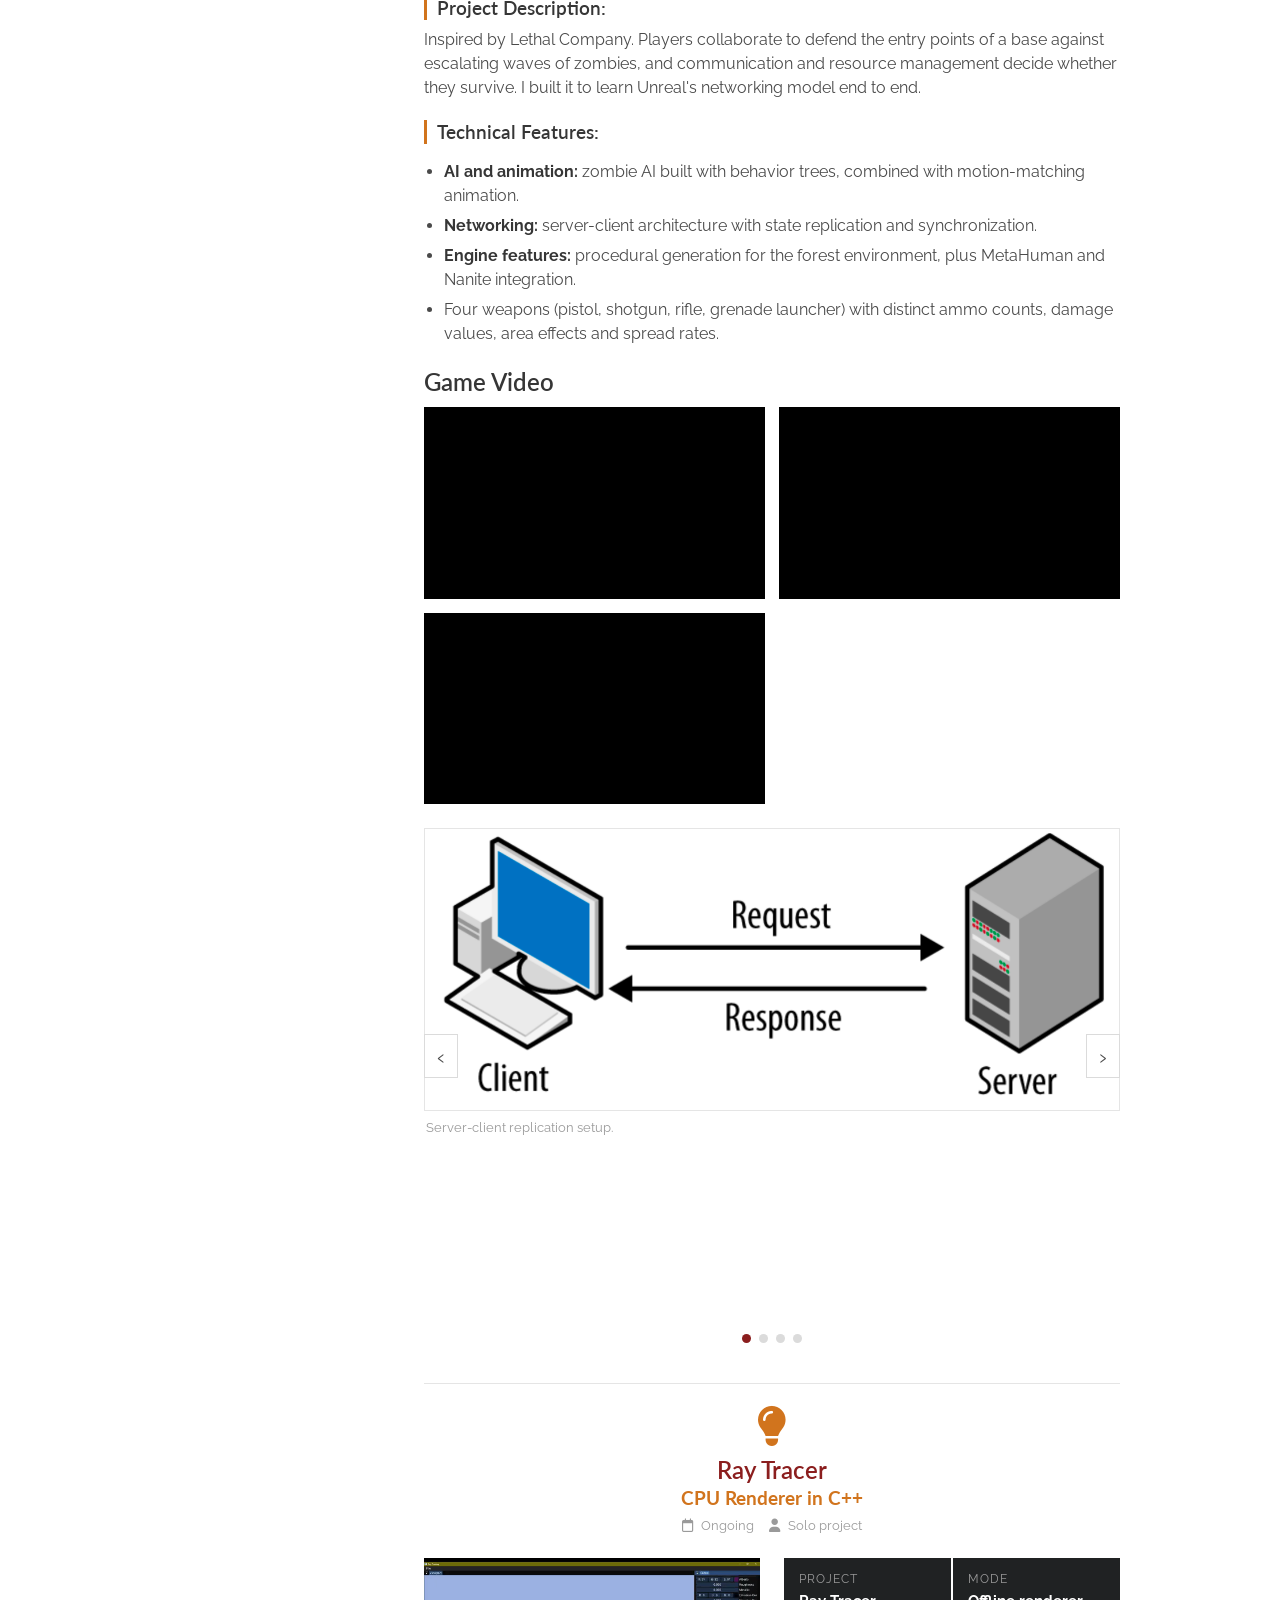
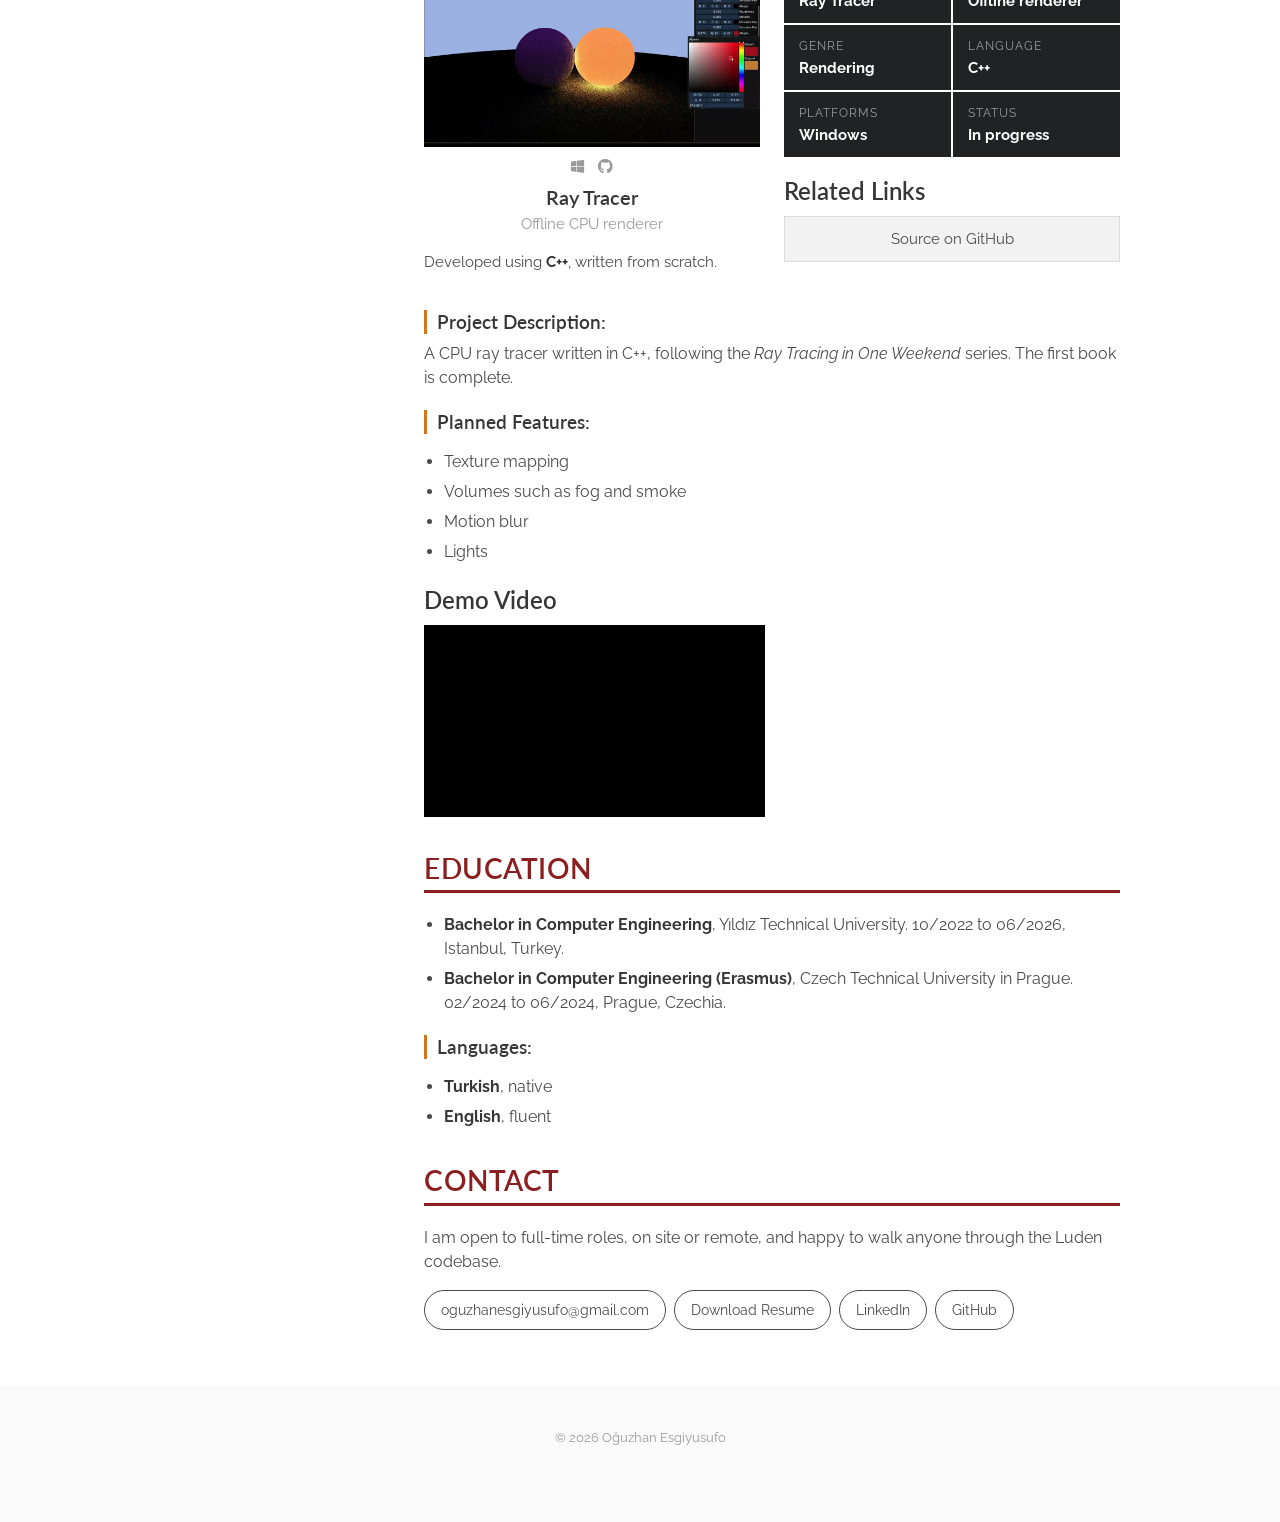
==== commit 4abd1bd0: "update summary" ====
--- a/index.html
+++ b/index.html
@@ -84,7 +84,6 @@
     <main class="col-main" id="main">
 
       <div class="hero-art">
-        <!-- Add a wide 007 First Light press-kit image at images/banner-007.jpg -->
         <img src="images/banner-007.jpg" alt="007 First Light key art" onerror="this.parentNode.classList.add('shot--empty')">
         <span class="shot__ph">Add a wide 007 First Light key art image at images/banner-007.jpg</span>
       </div>
@@ -104,8 +103,8 @@
         That experience sharpened my focus on <strong>low-level programming</strong> and
         <strong>engine architecture</strong>. These are the skills I now apply building
         <strong>Luden Engine</strong>, a <strong>C++20</strong> engine with a custom <strong>ECS</strong>
-        and <strong>data-oriented design</strong>, developed independently from scratch. I am finishing
-        <strong>Computer Engineering</strong> at Yıldız Technical University, based in Istanbul and open to
+        and <strong>data-oriented design</strong>, developed independently from scratch. I am a
+        <strong>Computer Engineering</strong> graduate from Yıldız Technical University, based in Istanbul and open to
         relocation.
       </p>
 
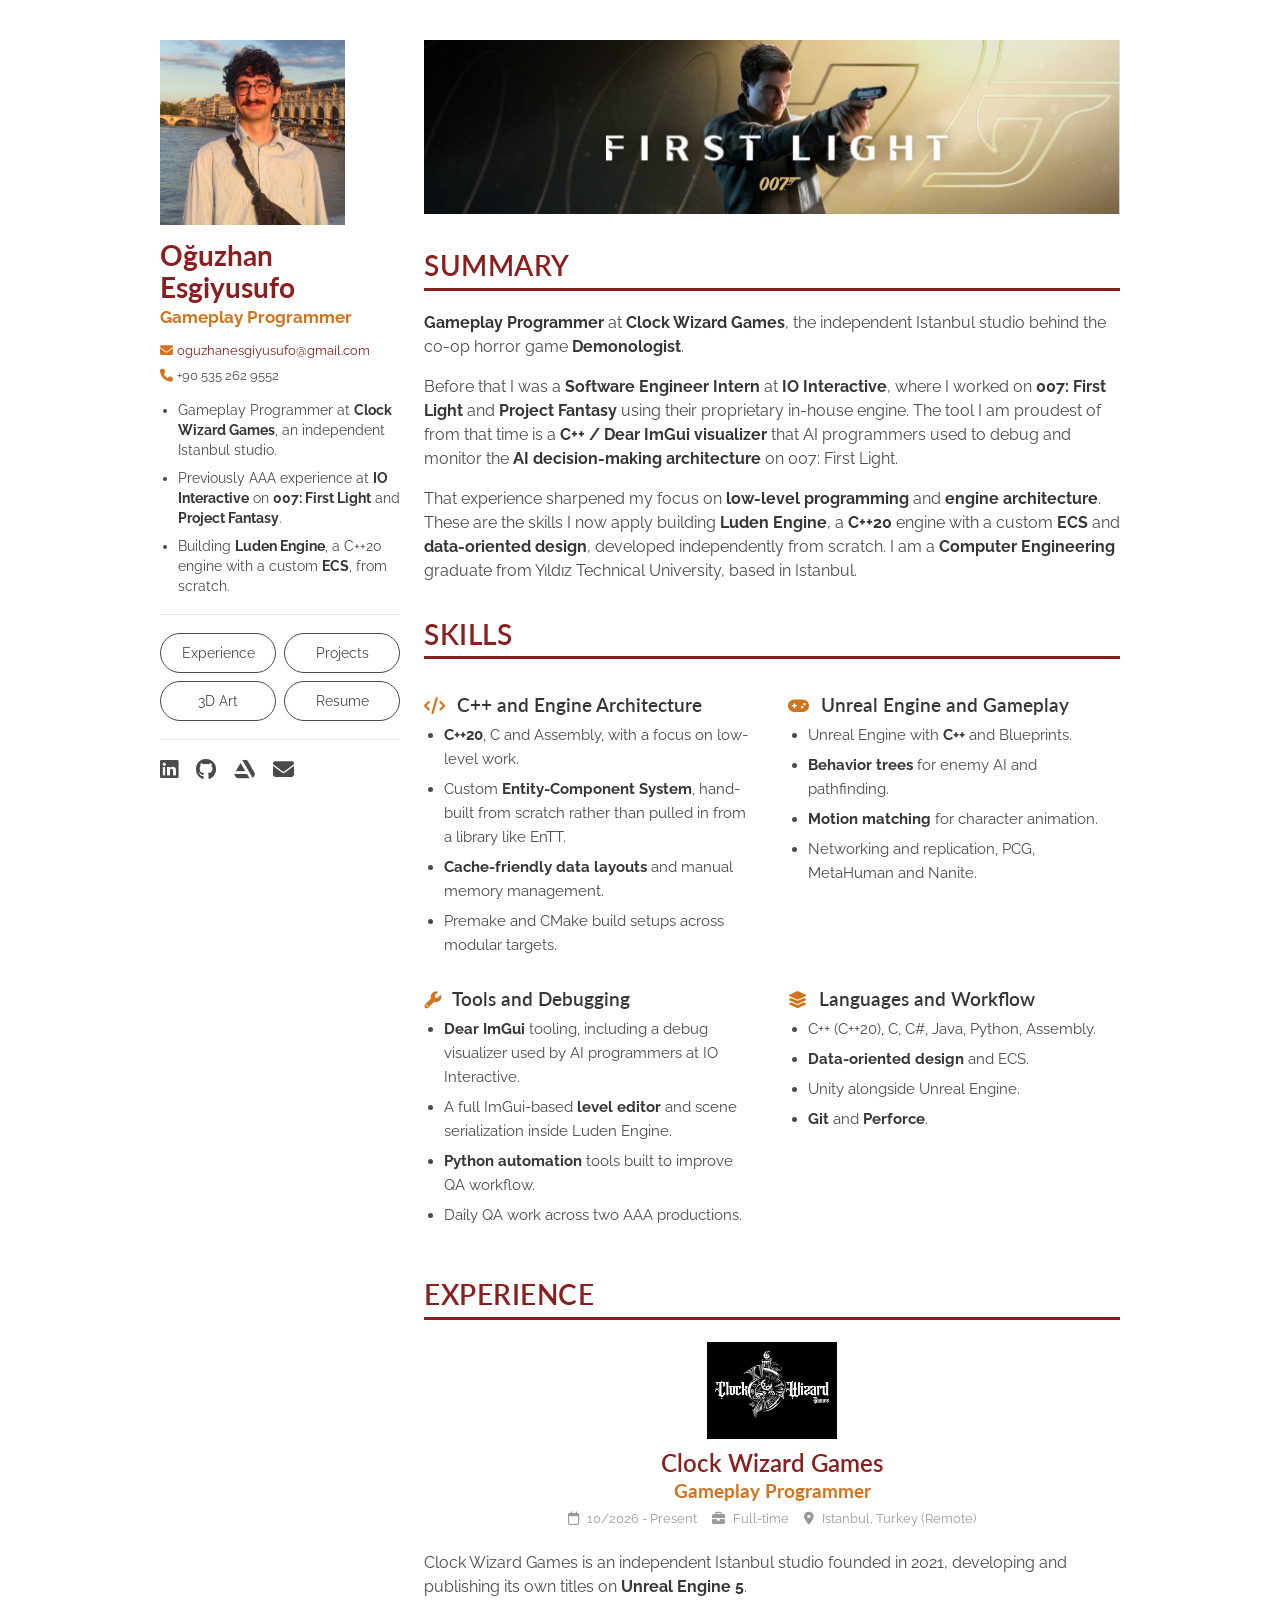
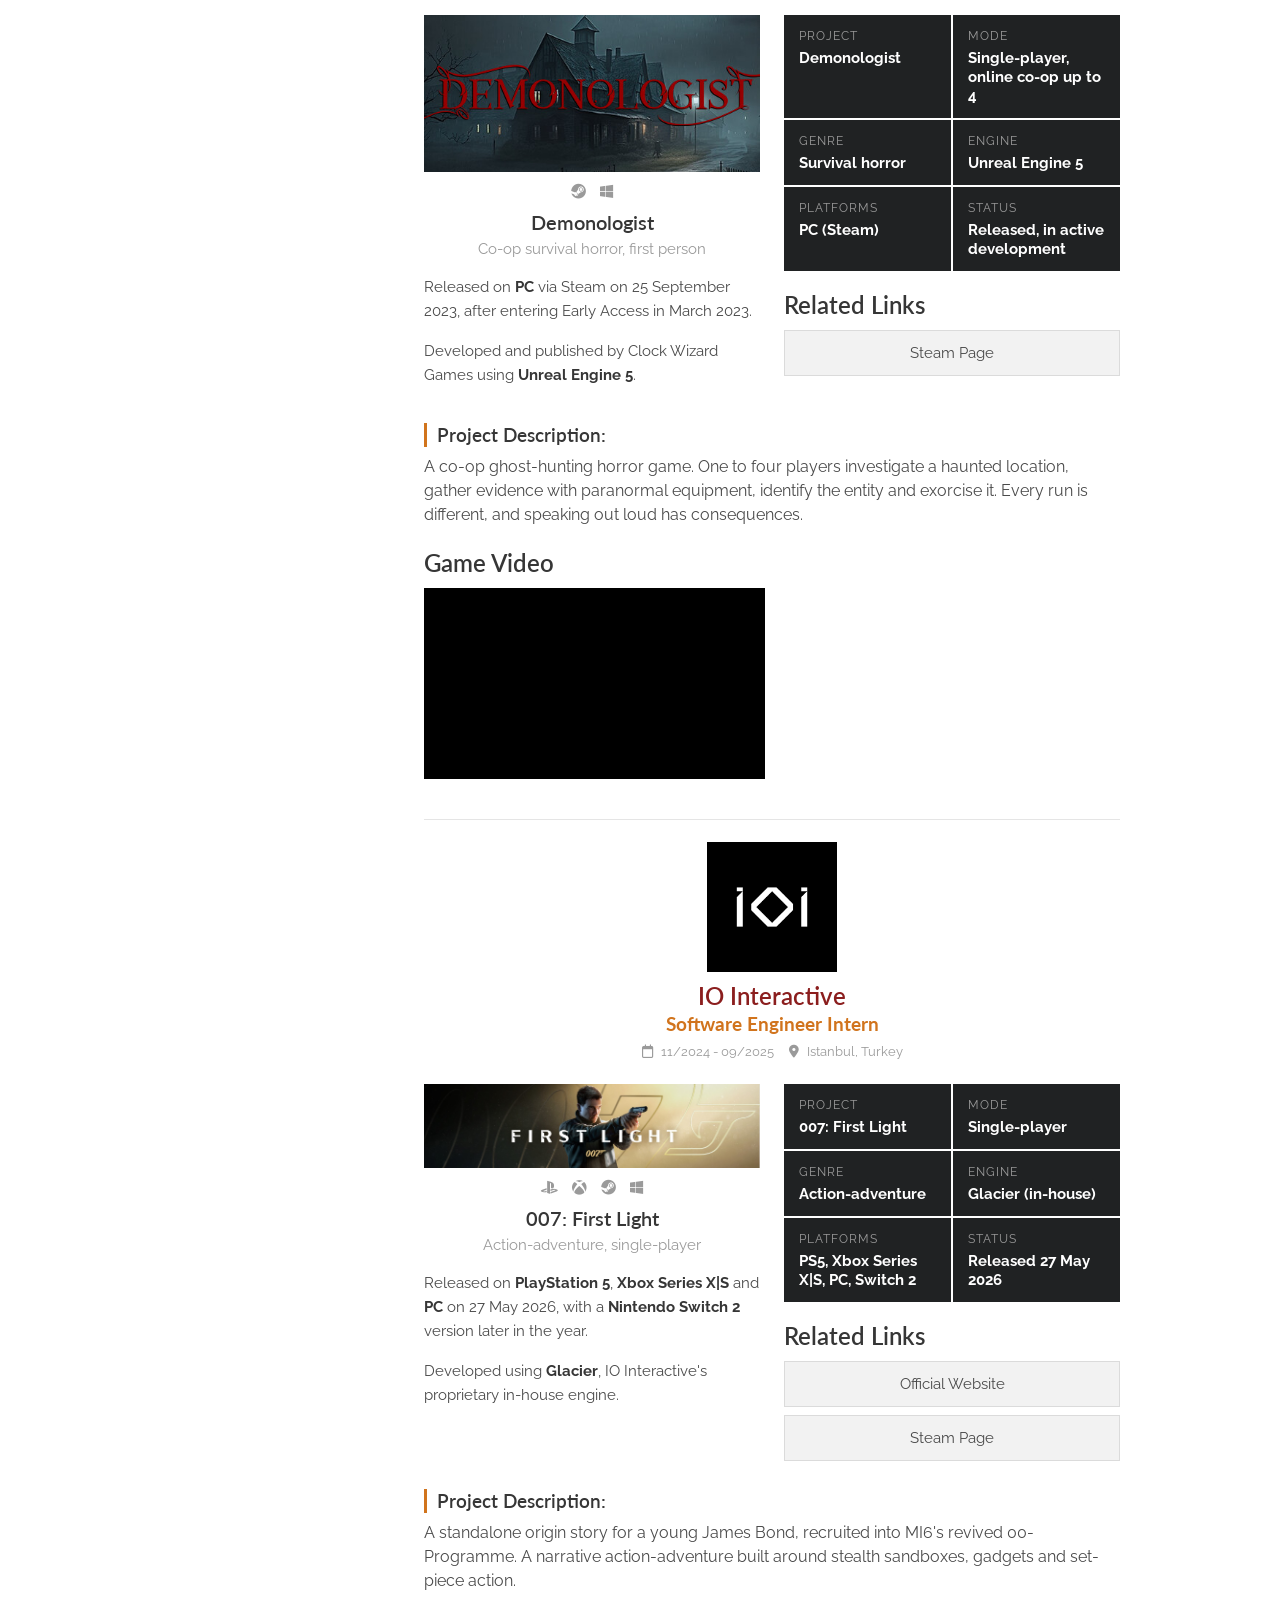
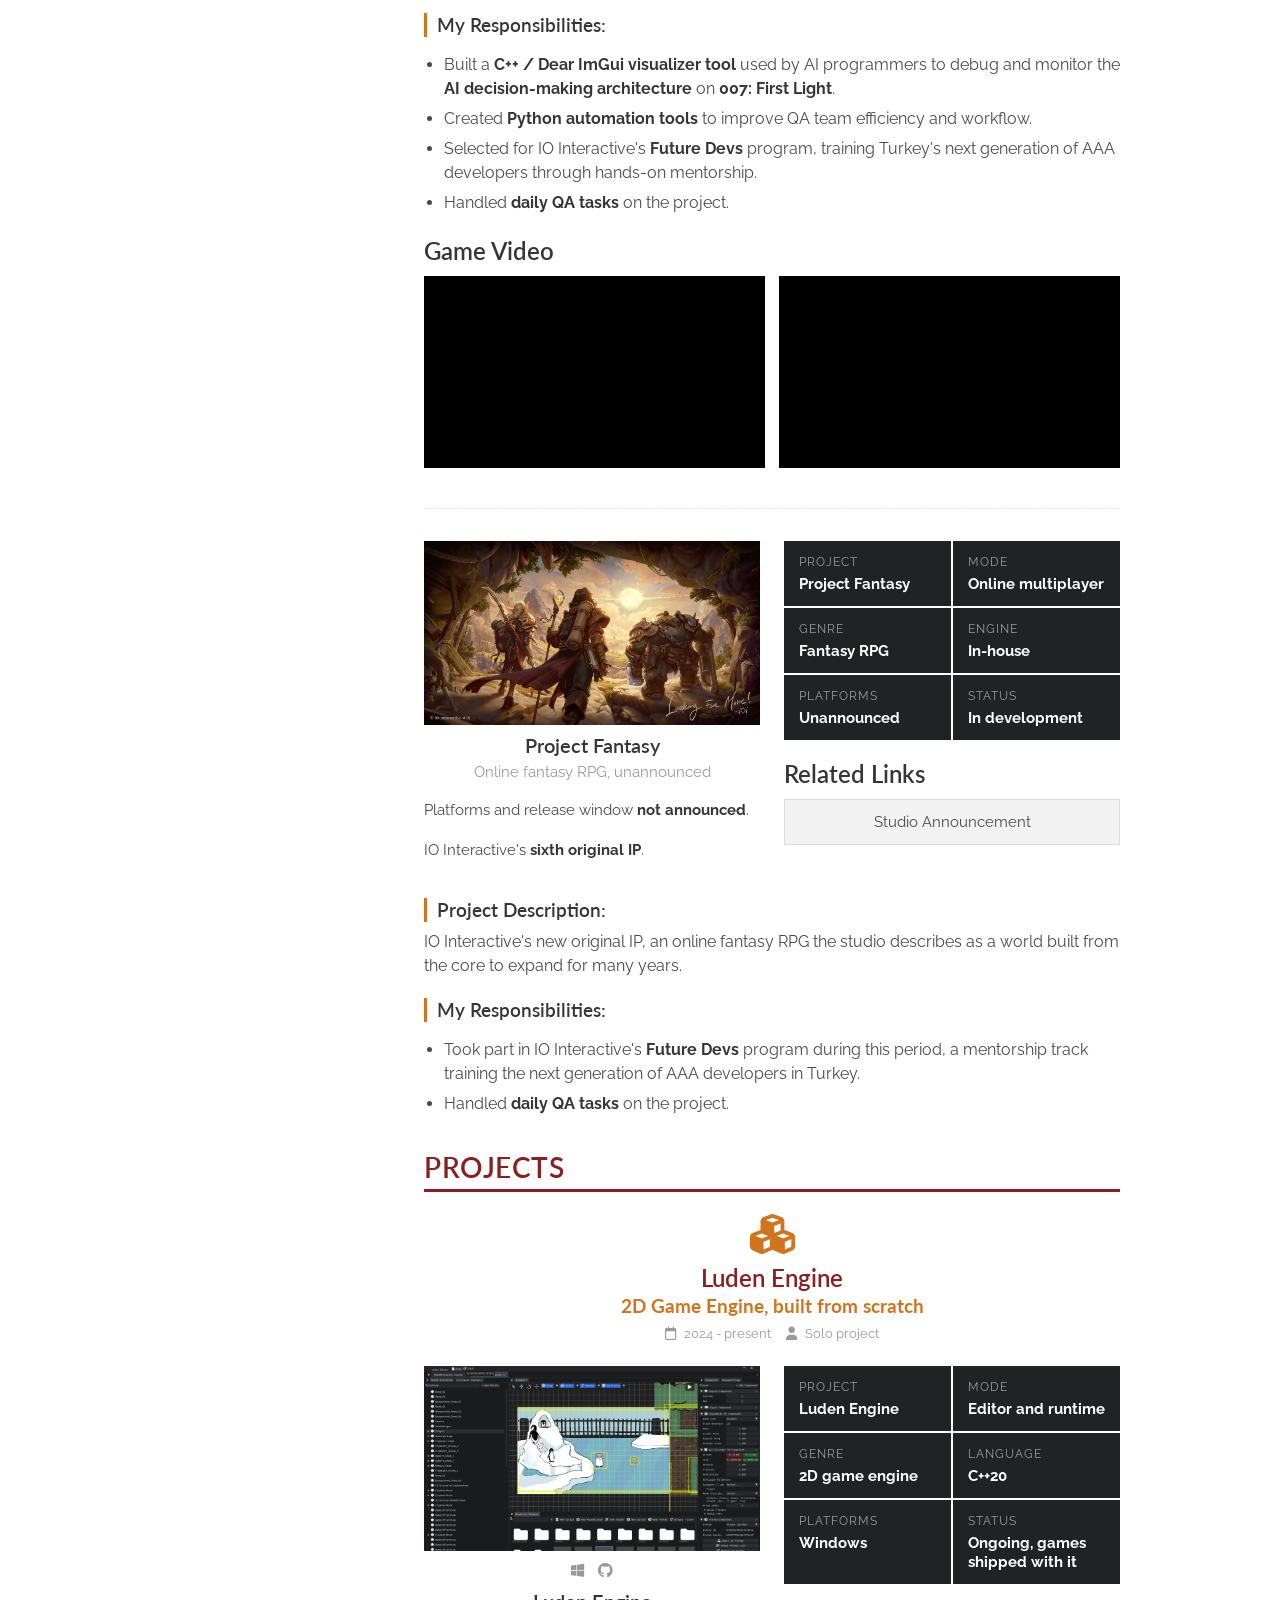
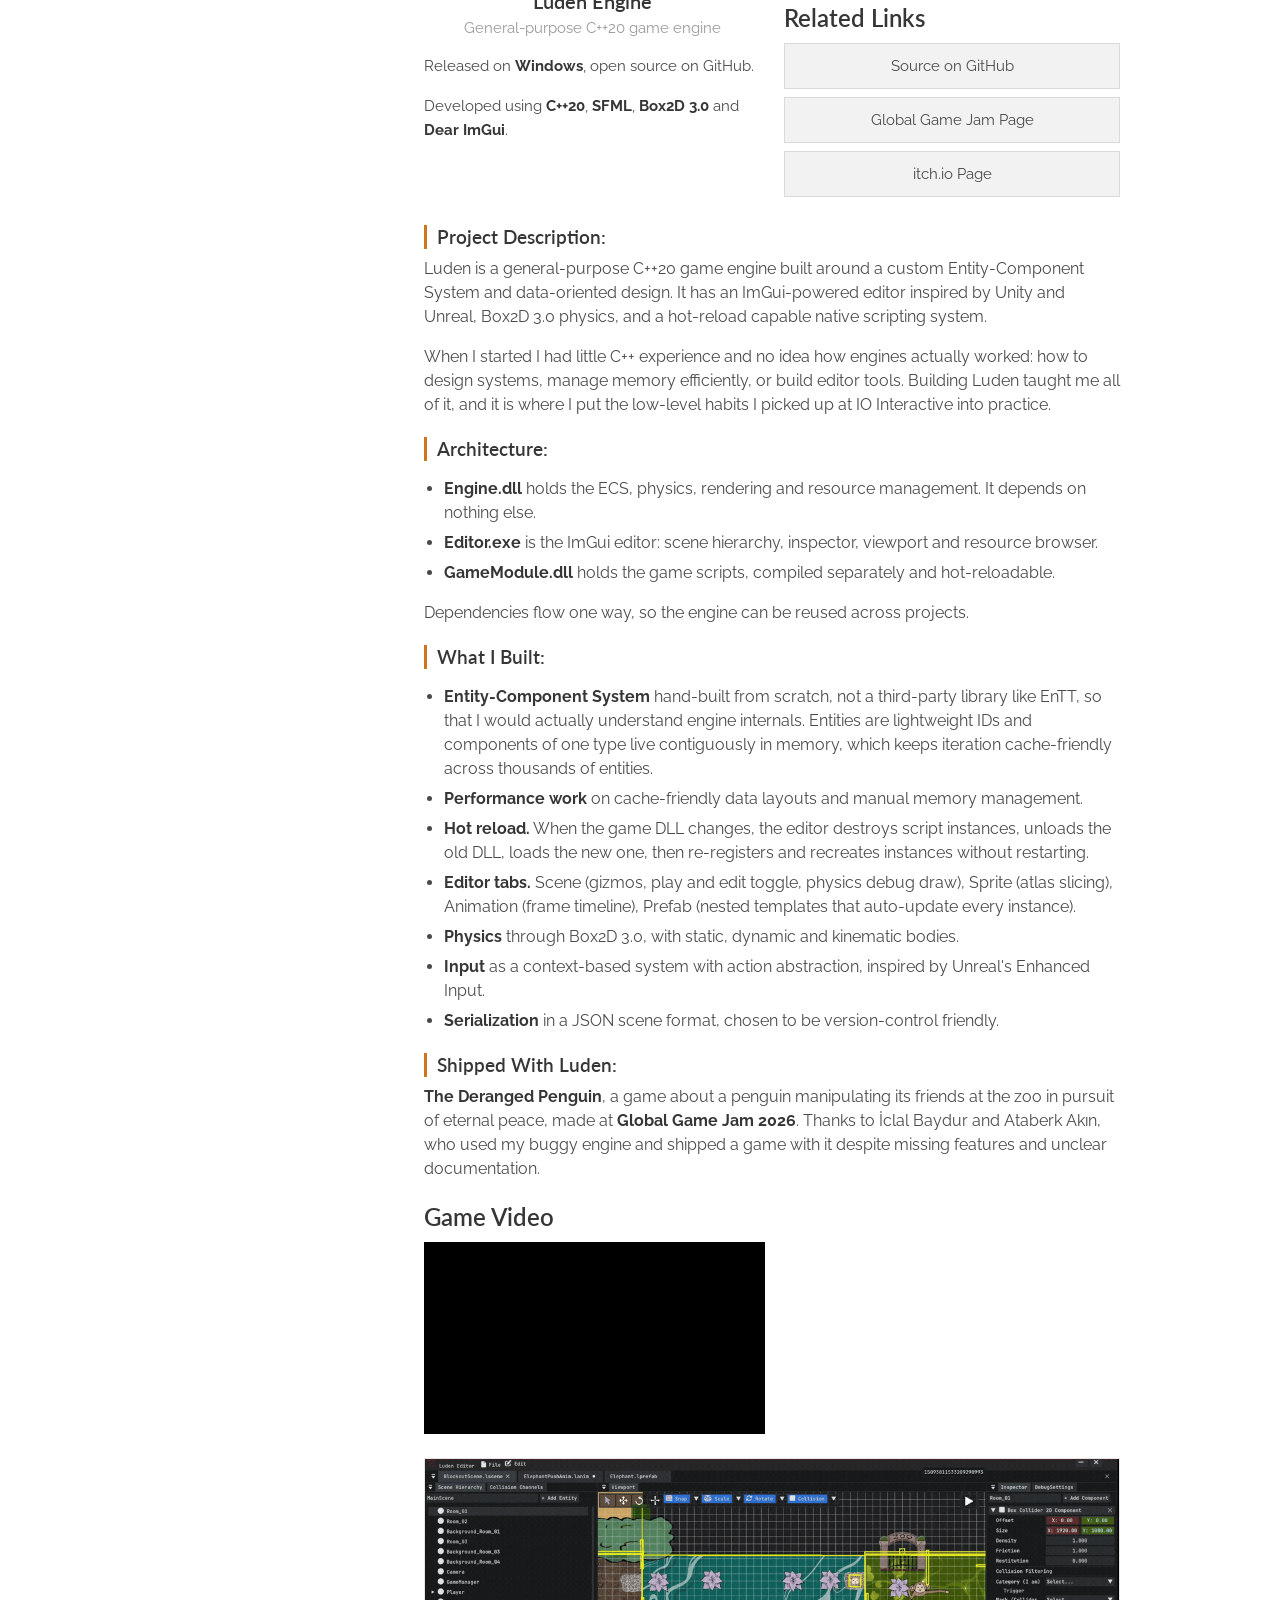
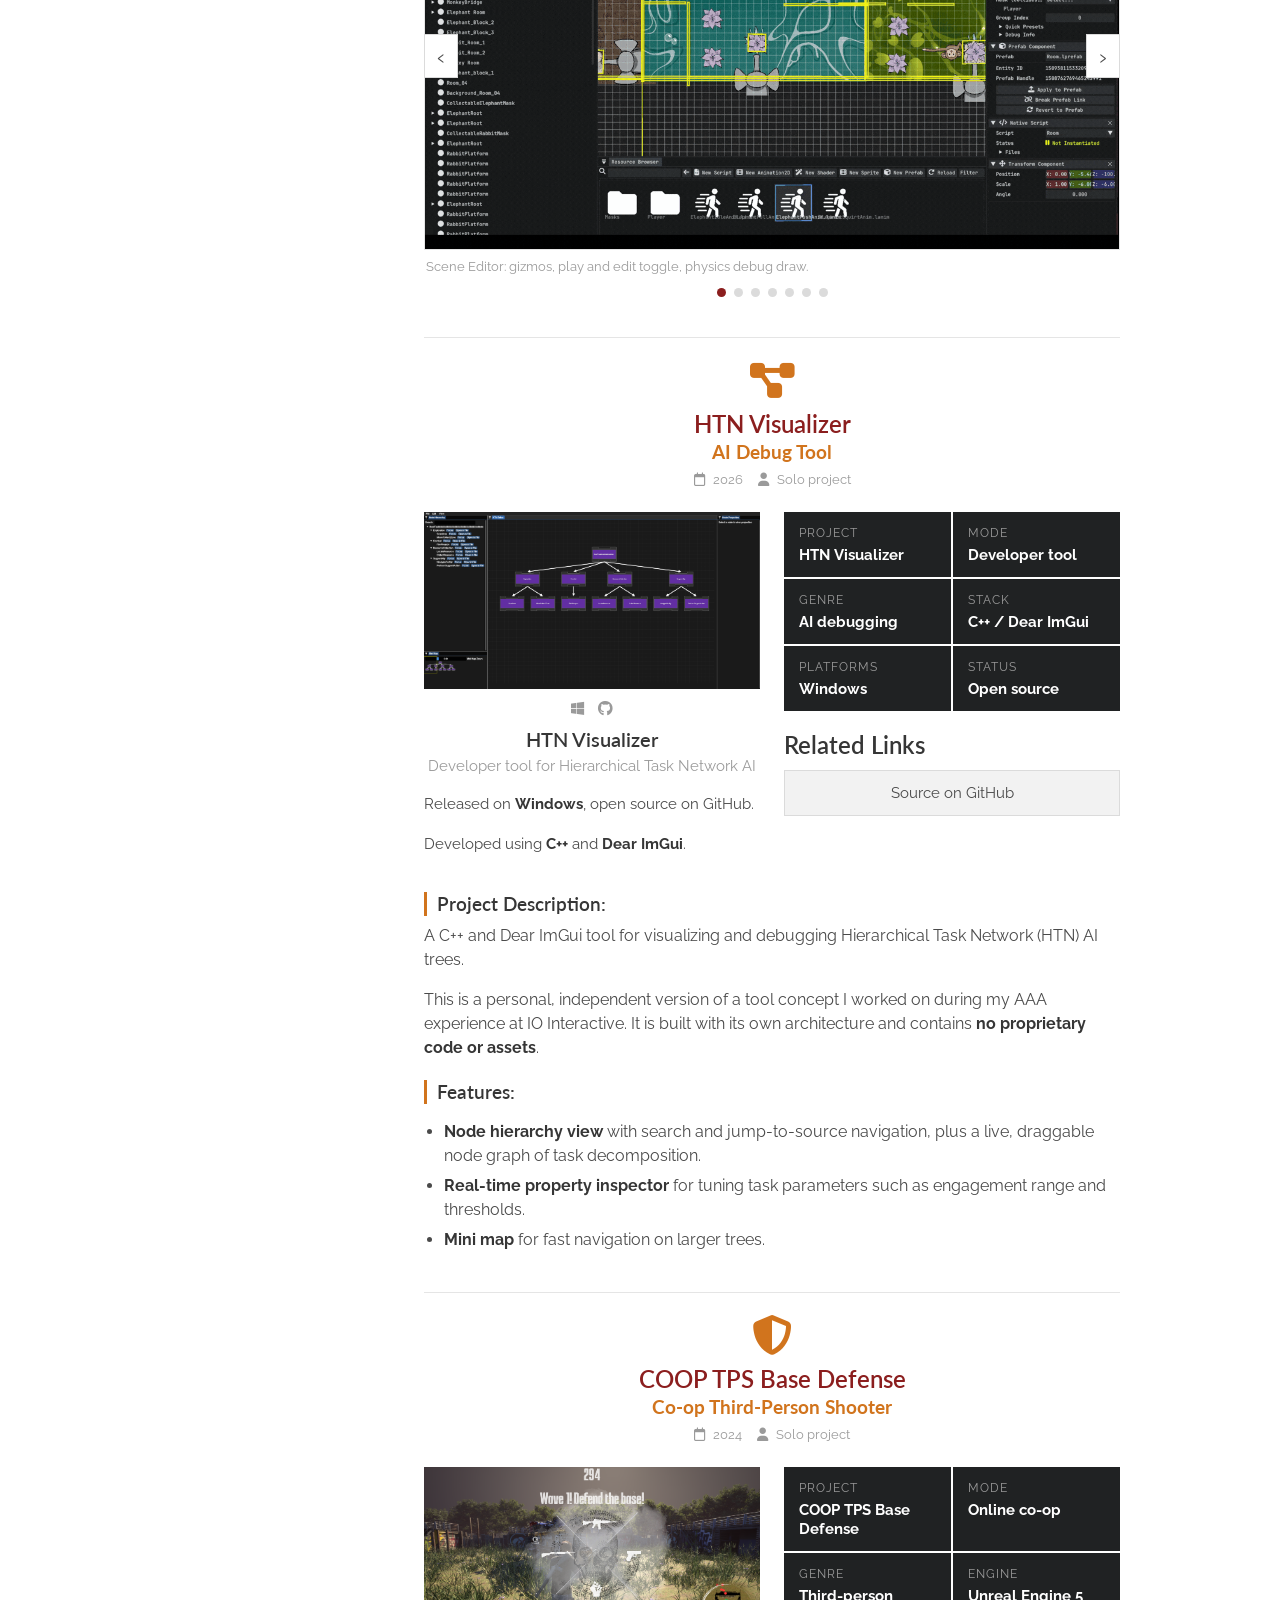
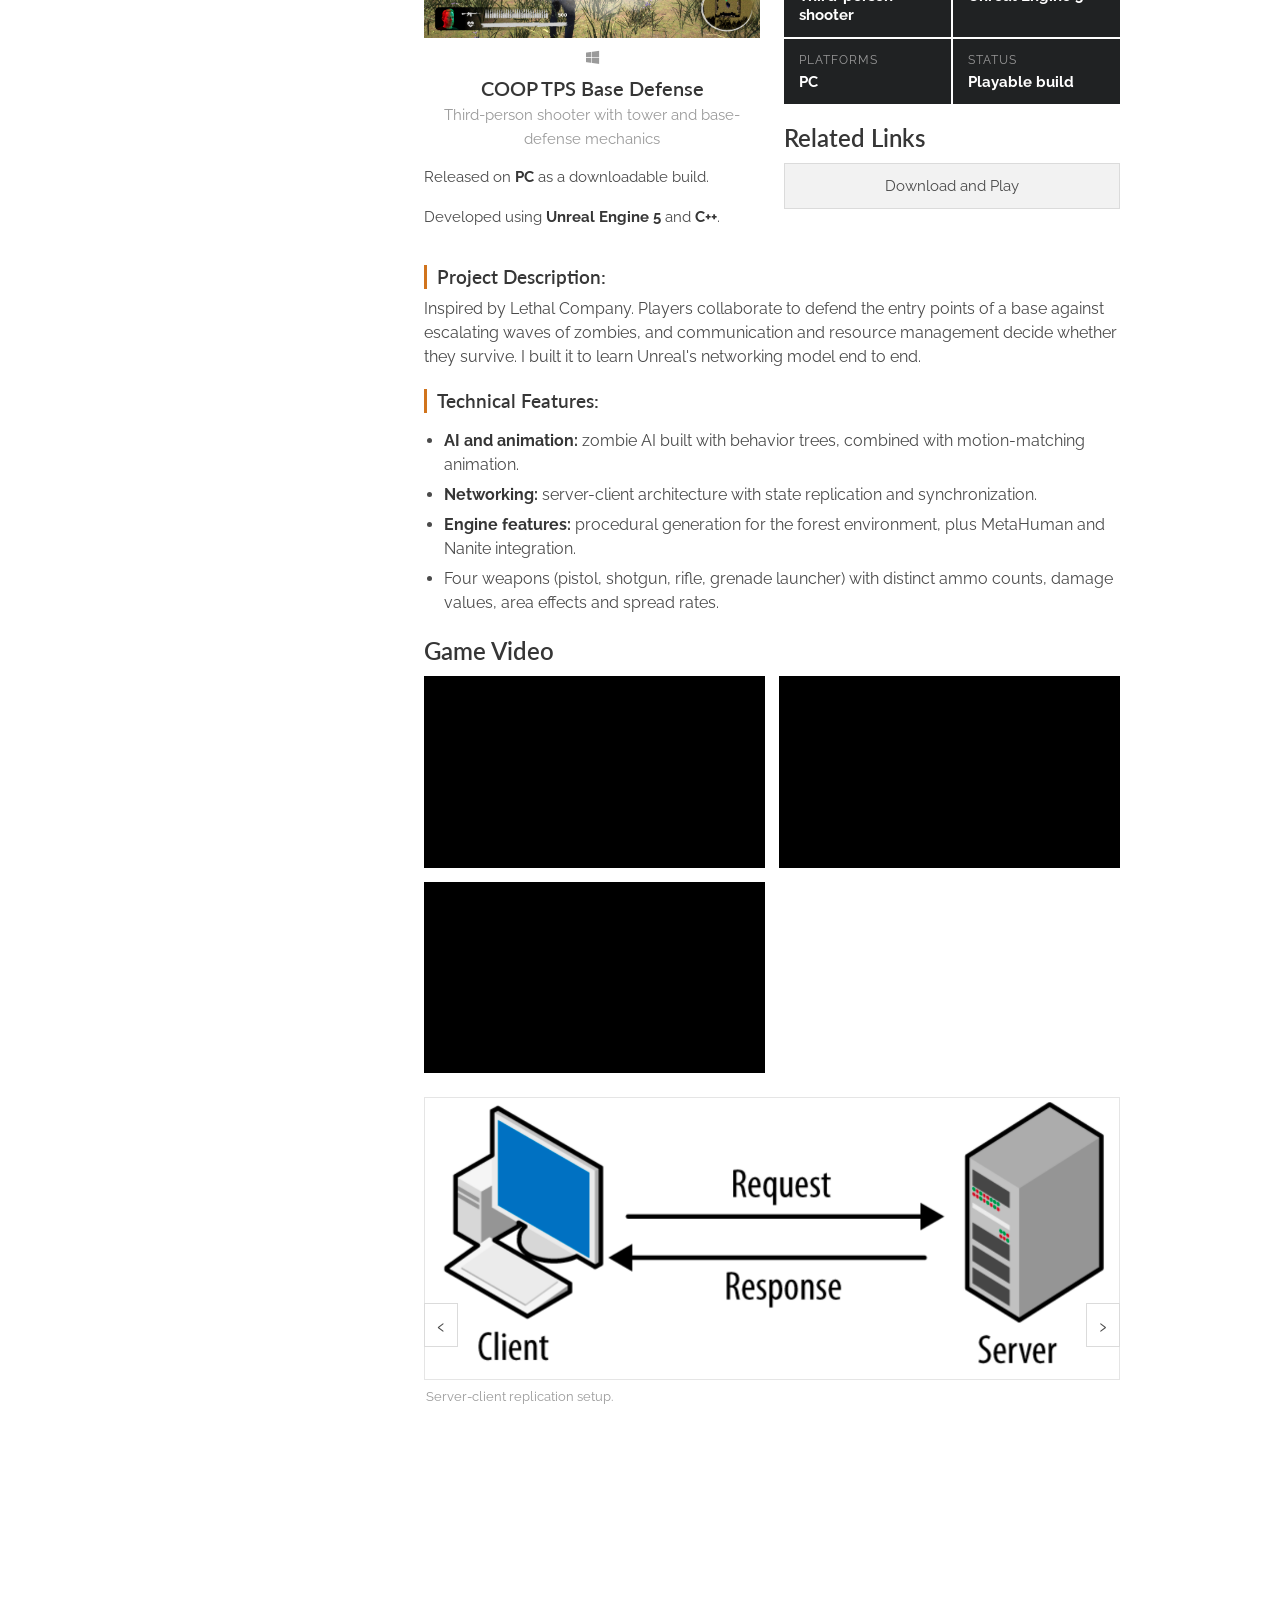
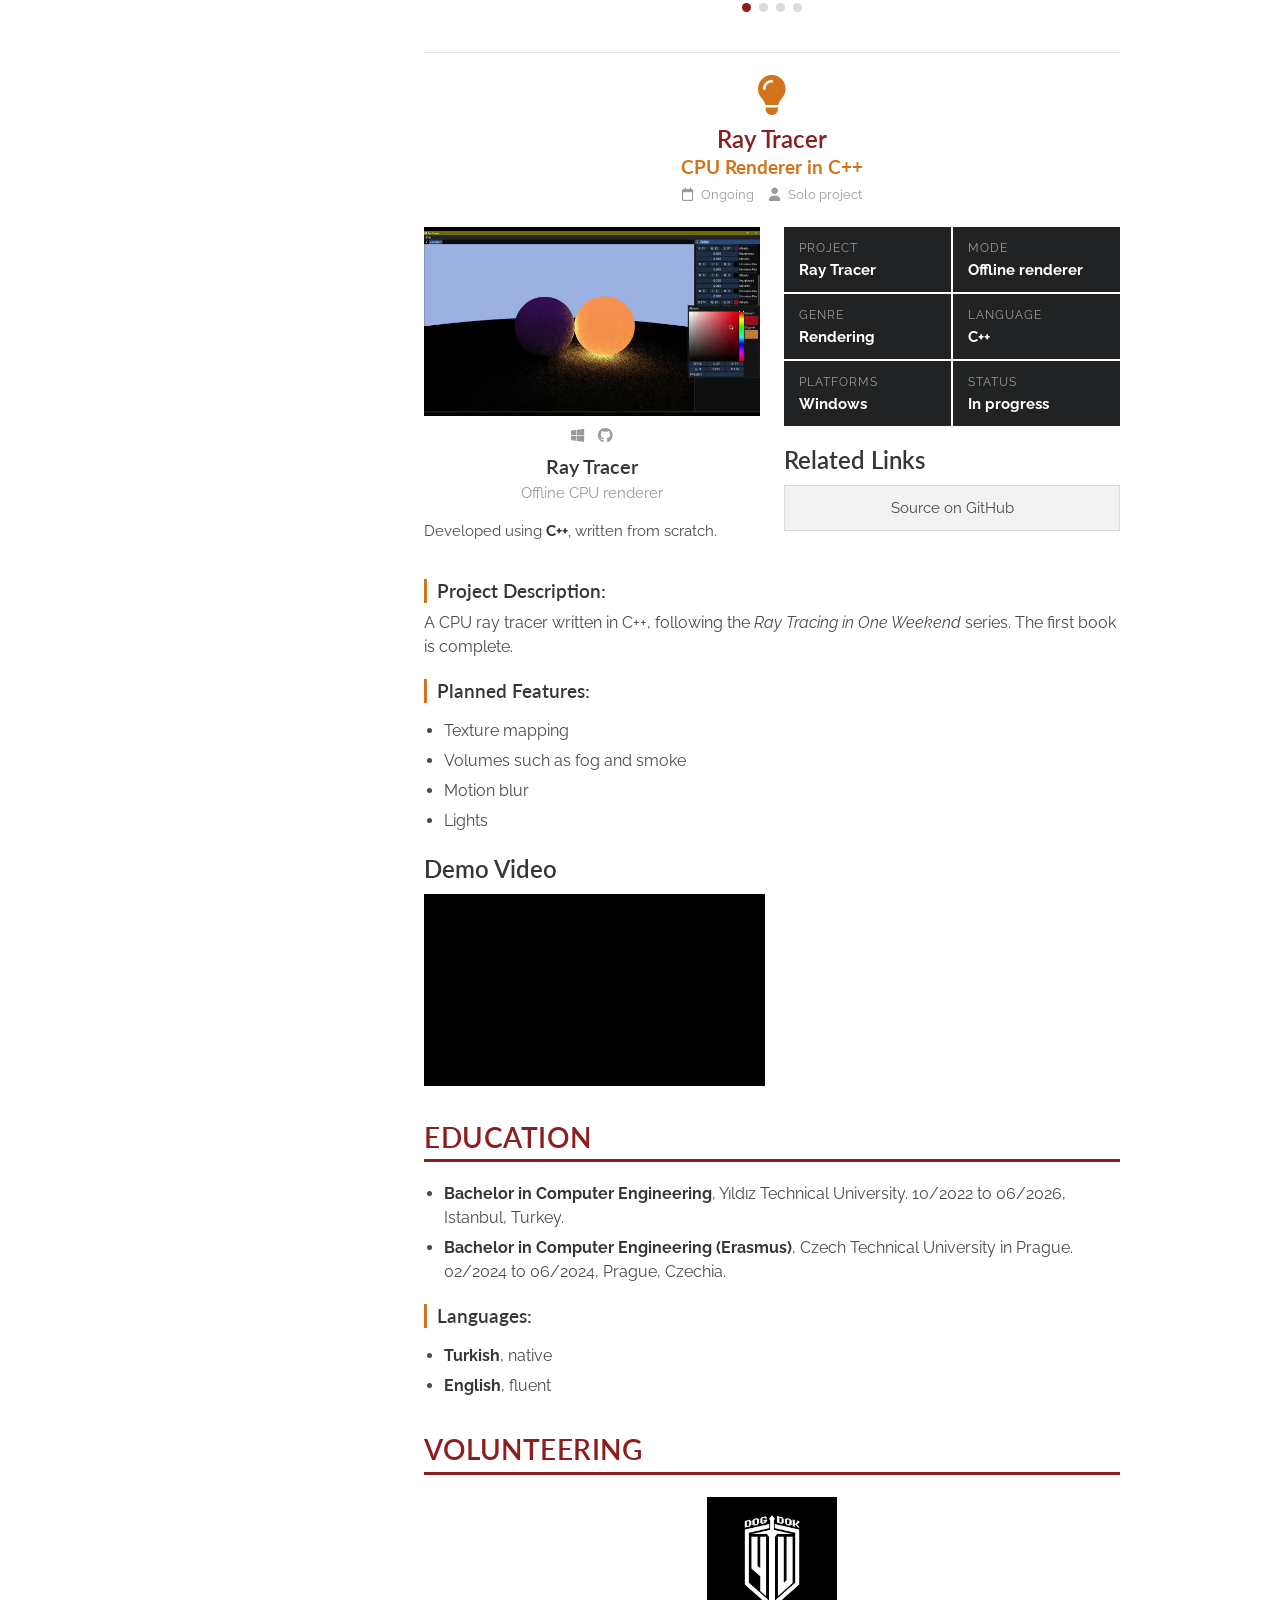
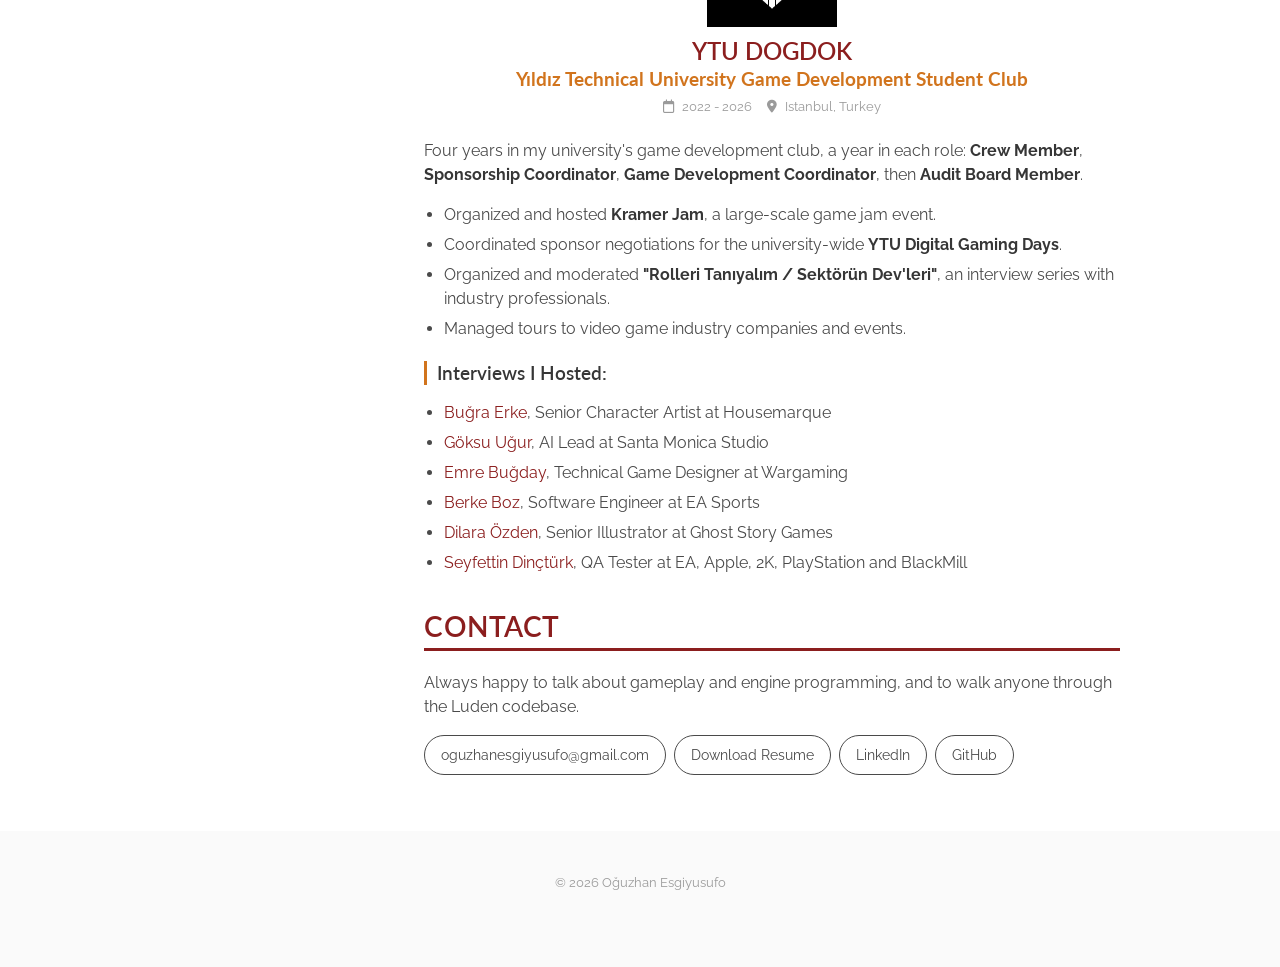
==== commit bee36258: "Carreer update Clock Wizard Game Gameplay Programmer" ====
--- a/index.html
+++ b/index.html
@@ -3,10 +3,10 @@
 <head>
 <meta charset="UTF-8">
 <meta name="viewport" content="width=device-width, initial-scale=1.0">
-<title>Oğuzhan Esgiyusufo - Programmer</title>
-<meta name="description" content="Systems-oriented game programmer. Software Engineer Intern at IO Interactive on 007: First Light and Project Fantasy. Building Luden Engine, a C++20 engine with a custom ECS.">
-<meta property="og:title" content="Oğuzhan Esgiyusufo - Programmer">
-<meta property="og:description" content="AAA experience at IO Interactive. Building Luden Engine, a C++20 engine with a custom ECS, from scratch.">
+<title>Oğuzhan Esgiyusufo - Gameplay Programmer</title>
+<meta name="description" content="Gameplay Programmer at Clock Wizard Games. Previously Software Engineer Intern at IO Interactive on 007: First Light and Project Fantasy. Building Luden Engine, a C++20 engine with a custom ECS.">
+<meta property="og:title" content="Oğuzhan Esgiyusufo - Gameplay Programmer">
+<meta property="og:description" content="Gameplay Programmer at Clock Wizard Games. AAA experience at IO Interactive. Building Luden Engine, a C++20 engine with a custom ECS, from scratch.">
 <link rel="preconnect" href="https://fonts.googleapis.com">
 <link rel="preconnect" href="https://fonts.gstatic.com" crossorigin>
 <link href="https://fonts.googleapis.com/css2?family=Lato:wght@400;600;700&family=Raleway:wght@400;600;700&display=swap" rel="stylesheet">
@@ -47,7 +47,7 @@
         </div>
 
         <h1 class="side__name"><a href="index.html">Oğuzhan Esgiyusufo</a></h1>
-        <p class="side__role">Programmer</p>
+        <p class="side__role">Gameplay Programmer</p>
 
         <ul class="side__contact">
           <li><i class="fa-solid fa-envelope"></i> <a href="mailto:oguzhanesgiyusufo@gmail.com">oguzhanesgiyusufo@gmail.com</a></li>
@@ -55,9 +55,9 @@
         </ul>
 
         <ul class="side__bullets">
-          <li>AAA experience at <strong>IO Interactive</strong> on <strong>007: First Light</strong> and <strong>Project Fantasy</strong>.</li>
+          <li>Gameplay Programmer at <strong>Clock Wizard Games</strong>, an independent Istanbul studio.</li>
+          <li>Previously AAA experience at <strong>IO Interactive</strong> on <strong>007: First Light</strong> and <strong>Project Fantasy</strong>.</li>
           <li>Building <strong>Luden Engine</strong>, a C++20 engine with a custom <strong>ECS</strong>, from scratch.</li>
-          <li>Graduated in <strong>Computer Engineering</strong> from <strong>Yıldız Technical University</strong>.</li>
         </ul>
 
         <hr class="side__rule">
@@ -92,20 +92,22 @@
       <h2 class="h2">Summary</h2>
 
       <p>
-        Systems-oriented game programmer with hands-on <strong>AAA experience</strong> at
-        <strong>IO Interactive</strong>, where I worked on <strong>007: First Light</strong> and
-        <strong>Project Fantasy</strong> using their proprietary in-house engine. I was a
-        <strong>Software Engineer Intern</strong> there, and the tool I am proudest of from that time is a
-        <strong>C++ / Dear ImGui visualizer</strong> that AI programmers used to debug and monitor the 
-		<strong>AI decision-making architecture</strong> on 007: First Light.
+        <strong>Gameplay Programmer</strong> at <strong>Clock Wizard Games</strong>, the independent
+        Istanbul studio behind the co-op horror game <strong>Demonologist</strong>.
+      </p>
+      <p>
+        Before that I was a <strong>Software Engineer Intern</strong> at <strong>IO Interactive</strong>,
+        where I worked on <strong>007: First Light</strong> and <strong>Project Fantasy</strong> using
+        their proprietary in-house engine. The tool I am proudest of from that time is a
+        <strong>C++ / Dear ImGui visualizer</strong> that AI programmers used to debug and monitor the
+        <strong>AI decision-making architecture</strong> on 007: First Light.
       </p>
       <p>
         That experience sharpened my focus on <strong>low-level programming</strong> and
         <strong>engine architecture</strong>. These are the skills I now apply building
         <strong>Luden Engine</strong>, a <strong>C++20</strong> engine with a custom <strong>ECS</strong>
         and <strong>data-oriented design</strong>, developed independently from scratch. I am a
-        <strong>Computer Engineering</strong> graduate from Yıldız Technical University, based in Istanbul and open to
-        relocation.
+        <strong>Computer Engineering</strong> graduate from Yıldız Technical University, based in Istanbul.
       </p>
 
       <!-- ─────────── SKILLS ─────────── -->
@@ -145,13 +147,95 @@
             <li>C++ (C++20), C, C#, Java, Python, Assembly.</li>
             <li><strong>Data-oriented design</strong> and ECS.</li>
             <li>Unity alongside Unreal Engine.</li>
-            <li>Git and <strong>Perforce</strong>.</li>
+            <li><strong>Git</strong> and <strong>Perforce</strong>.</li>
           </ul>
         </div>
       </div>
 
       <!-- ═══════════════ EXPERIENCE ═══════════════ -->
       <h2 class="h2" id="experience">Experience</h2>
+
+      <!-- ─────────── CLOCK WIZARD GAMES ─────────── -->
+      <section class="entry">
+        <div class="entry__logo">
+          <!-- Add images/logo-clockwizard.png -->
+          <img src="images/logo-clockwizard.png" alt="Clock Wizard Games" onerror="this.parentNode.classList.add('shot--empty')">
+          <span class="shot__ph">images/logo-clockwizard.png</span>
+        </div>
+        <h3 class="entry__company">Clock Wizard Games</h3>
+        <h4 class="entry__role">Gameplay Programmer</h4>
+        <p class="entry__meta">
+          <i class="fa-regular fa-calendar"></i> 10/2026 - Present
+          <i class="fa-solid fa-briefcase"></i> Full-time
+          <i class="fa-solid fa-location-dot"></i> Istanbul, Turkey (Remote)
+        </p>
+
+        <div class="detail">
+          <p>
+            Clock Wizard Games is an independent Istanbul studio founded in 2021, developing and
+            publishing its own titles on <strong>Unreal Engine 5</strong>.
+          </p>
+        </div>
+
+        <!-- PROJECT: DEMONOLOGIST -->
+        <div class="cols">
+          <div class="cols__left">
+            <div class="art">
+              <!-- Add images/demonologist.jpg (a wide Steam capsule or screenshot) -->
+              <img src="images/demonologist.jpg" alt="Demonologist" loading="lazy" onerror="this.parentNode.classList.add('shot--empty')">
+              <span class="shot__ph">images/demonologist.jpg</span>
+            </div>
+            <p class="platforms">
+              <i class="fa-brands fa-steam"></i>
+              <i class="fa-brands fa-windows"></i>
+            </p>
+            <h4 class="proj__title">Demonologist</h4>
+            <p class="proj__genre">Co-op survival horror, first person</p>
+            <p>Released on <strong>PC</strong> via Steam on 25 September 2023, after entering Early Access in March 2023.</p>
+            <p>Developed and published by Clock Wizard Games using <strong>Unreal Engine 5</strong>.</p>
+          </div>
+
+          <div class="cols__right">
+            <div class="info">
+              <div class="info__cell"><span class="info__label">Project</span><span class="info__value">Demonologist</span></div>
+              <div class="info__cell"><span class="info__label">Mode</span><span class="info__value">Single-player, online co-op up to 4</span></div>
+              <div class="info__cell"><span class="info__label">Genre</span><span class="info__value">Survival horror</span></div>
+              <div class="info__cell"><span class="info__label">Engine</span><span class="info__value">Unreal Engine 5</span></div>
+              <div class="info__cell"><span class="info__label">Platforms</span><span class="info__value">PC (Steam)</span></div>
+              <div class="info__cell"><span class="info__label">Status</span><span class="info__value">Released, in active development</span></div>
+            </div>
+
+            <h3 class="h3">Related Links</h3>
+            <a class="linkbtn" href="https://store.steampowered.com/app/1929610/Demonologist/" target="_blank" rel="noopener">Steam Page</a>
+          </div>
+        </div>
+
+        <div class="detail">
+          <h3 class="h3 label">Project Description:</h3>
+          <p>
+            A co-op ghost-hunting horror game. One to four players investigate a haunted location,
+            gather evidence with paranormal equipment, identify the entity and exorcise it. Every
+            run is different, and speaking out loud has consequences.
+          </p>
+<!--
+          <h3 class="h3 label">My Responsibilities:</h3>
+          <ul>
+            <li>The gameplay system you own or contribute to ]</li>
+            <li>[ Engine, tooling or optimisation work ]</li>
+            <li>[ Anything measurable, or how you work with design and art ]</li>
+          </ul>
+-->
+        </div>
+
+        <div class="videos">
+          <h3 class="h3">Game Video</h3>
+          <div class="videos__grid">
+            <div class="video"><iframe src="https://www.youtube.com/embed/Kw2cWDclcY8?si=FsyBxhBFcbFNALhG" title="Demonologist" loading="lazy" allowfullscreen></iframe></div>
+          </div>
+        </div>
+      </section>
+
+      <hr class="entry-rule">
 
       <!-- ─────────── IO INTERACTIVE ─────────── -->
       <section class="entry">
@@ -265,55 +349,6 @@
           <ul>
             <li>Took part in IO Interactive's <strong>Future Devs</strong> program during this period, a mentorship track training the next generation of AAA developers in Turkey.</li>
             <li>Handled <strong>daily QA tasks</strong> on the project.</li>
-          </ul>
-        </div>
-      </section>
-
-      <hr class="entry-rule">
-
-      <!-- ─────────── YTU DOGDOK ─────────── -->
-      <section class="entry">
-        <div class="entry__logo">
-          <!-- Add images/logo-dogdok.png -->
-          <img src="images/logo-dogdok.png" alt="YTU DOGDOK" onerror="this.parentNode.classList.add('shot--empty')">
-          <span class="shot__ph">images/logo-dogdok.png</span>
-        </div>
-        <h3 class="entry__company">YTU DOGDOK</h3>
-        <h4 class="entry__role">Game Development Coordinator</h4>
-        <p class="entry__meta">
-          <i class="fa-regular fa-calendar"></i> 06/2024 - 06/2025
-          <i class="fa-solid fa-location-dot"></i> Istanbul, Turkey
-        </p>
-
-        <div class="detail">
-          <h3 class="h3 label">My Responsibilities:</h3>
-          <ul>
-            <li>Organized and hosted <strong>Kramer Jam</strong>, a large-scale game jam event.</li>
-            <li>Managed tours to video game industry companies and events.</li>
-            <li>Organized and moderated the <strong>"Rolleri Tanıyalım / Sektörün Dev'leri"</strong> series, featuring interviews with industry professionals.</li>
-          </ul>
-
-          <h3 class="h3 label">Interviews I Hosted:</h3>
-          <ul>
-            <li><a href="https://www.youtube.com/watch?v=uDg1FfOi1xg" target="_blank" rel="noopener">Buğra Erke</a>, Senior Character Artist at Housemarque</li>
-            <li><a href="https://www.youtube.com/watch?v=x_AwackD6Ek" target="_blank" rel="noopener">Göksu Uğur</a>, AI Lead at Santa Monica Studio</li>
-            <li><a href="https://www.youtube.com/watch?v=YcPFzrX8JYk" target="_blank" rel="noopener">Emre Buğday</a>, Technical Game Designer at Wargaming</li>
-            <li><a href="https://www.youtube.com/watch?v=UCfuypTYutE" target="_blank" rel="noopener">Berke Boz</a>, Software Engineer at EA Sports</li>
-            <li><a href="https://www.youtube.com/watch?v=H97YoaRYI8U" target="_blank" rel="noopener">Dilara Özden</a>, Senior Illustrator at Ghost Story Games</li>
-            <li><a href="https://www.youtube.com/watch?v=asmsHy0G5bg" target="_blank" rel="noopener">Seyfettin Dinçtürk</a>, QA Tester at EA, Apple, 2K, PlayStation and BlackMill</li>
-          </ul>
-        </div>
-
-        <h4 class="entry__role entry__role--second">Sponsorship Coordinator</h4>
-        <p class="entry__meta">
-          <i class="fa-regular fa-calendar"></i> 06/2023 - 06/2024
-          <i class="fa-solid fa-location-dot"></i> Istanbul, Turkey
-        </p>
-
-        <div class="detail">
-          <h3 class="h3 label">My Responsibilities:</h3>
-          <ul>
-            <li>Coordinated sponsor negotiations for the university-wide <strong>YTU Digital Gaming Days</strong>.</li>
           </ul>
         </div>
       </section>
@@ -642,10 +677,51 @@
         </ul>
       </div>
 
+      <!-- ═══════════════ VOLUNTEERING ═══════════════ -->
+      <h2 class="h2" id="volunteering">Volunteering</h2>
+
+      <section class="entry">
+        <div class="entry__logo">
+          <!-- Add images/logo-dogdok.png -->
+          <img src="images/logo-dogdok.png" alt="YTU DOGDOK" onerror="this.parentNode.classList.add('shot--empty')">
+          <span class="shot__ph">images/logo-dogdok.png</span>
+        </div>
+        <h3 class="entry__company">YTU DOGDOK</h3>
+        <h4 class="entry__role">Yıldız Technical University Game Development Student Club</h4>
+        <p class="entry__meta">
+          <i class="fa-regular fa-calendar"></i> 2022 - 2026
+          <i class="fa-solid fa-location-dot"></i> Istanbul, Turkey
+        </p>
+
+        <div class="detail">
+          <p>
+            Four years in my university's game development club, a year in each role:
+            <strong>Crew Member</strong>, <strong>Sponsorship Coordinator</strong>,
+            <strong>Game Development Coordinator</strong>, then <strong>Audit Board Member</strong>.
+          </p>
+          <ul>
+            <li>Organized and hosted <strong>Kramer Jam</strong>, a large-scale game jam event.</li>
+            <li>Coordinated sponsor negotiations for the university-wide <strong>YTU Digital Gaming Days</strong>.</li>
+            <li>Organized and moderated <strong>"Rolleri Tanıyalım / Sektörün Dev'leri"</strong>, an interview series with industry professionals.</li>
+            <li>Managed tours to video game industry companies and events.</li>
+          </ul>
+
+          <h3 class="h3 label">Interviews I Hosted:</h3>
+          <ul>
+            <li><a href="https://www.youtube.com/watch?v=uDg1FfOi1xg" target="_blank" rel="noopener">Buğra Erke</a>, Senior Character Artist at Housemarque</li>
+            <li><a href="https://www.youtube.com/watch?v=x_AwackD6Ek" target="_blank" rel="noopener">Göksu Uğur</a>, AI Lead at Santa Monica Studio</li>
+            <li><a href="https://www.youtube.com/watch?v=YcPFzrX8JYk" target="_blank" rel="noopener">Emre Buğday</a>, Technical Game Designer at Wargaming</li>
+            <li><a href="https://www.youtube.com/watch?v=UCfuypTYutE" target="_blank" rel="noopener">Berke Boz</a>, Software Engineer at EA Sports</li>
+            <li><a href="https://www.youtube.com/watch?v=H97YoaRYI8U" target="_blank" rel="noopener">Dilara Özden</a>, Senior Illustrator at Ghost Story Games</li>
+            <li><a href="https://www.youtube.com/watch?v=asmsHy0G5bg" target="_blank" rel="noopener">Seyfettin Dinçtürk</a>, QA Tester at EA, Apple, 2K, PlayStation and BlackMill</li>
+          </ul>
+        </div>
+      </section>
+
       <!-- ═══════════════ CONTACT ═══════════════ -->
       <h2 class="h2" id="contact">Contact</h2>
       <p>
-        I am open to full-time roles, on site or remote, and happy to walk anyone through the Luden
+        Always happy to talk about gameplay and engine programming, and to walk anyone through the Luden
         codebase.
       </p>
       <p class="contact__row">
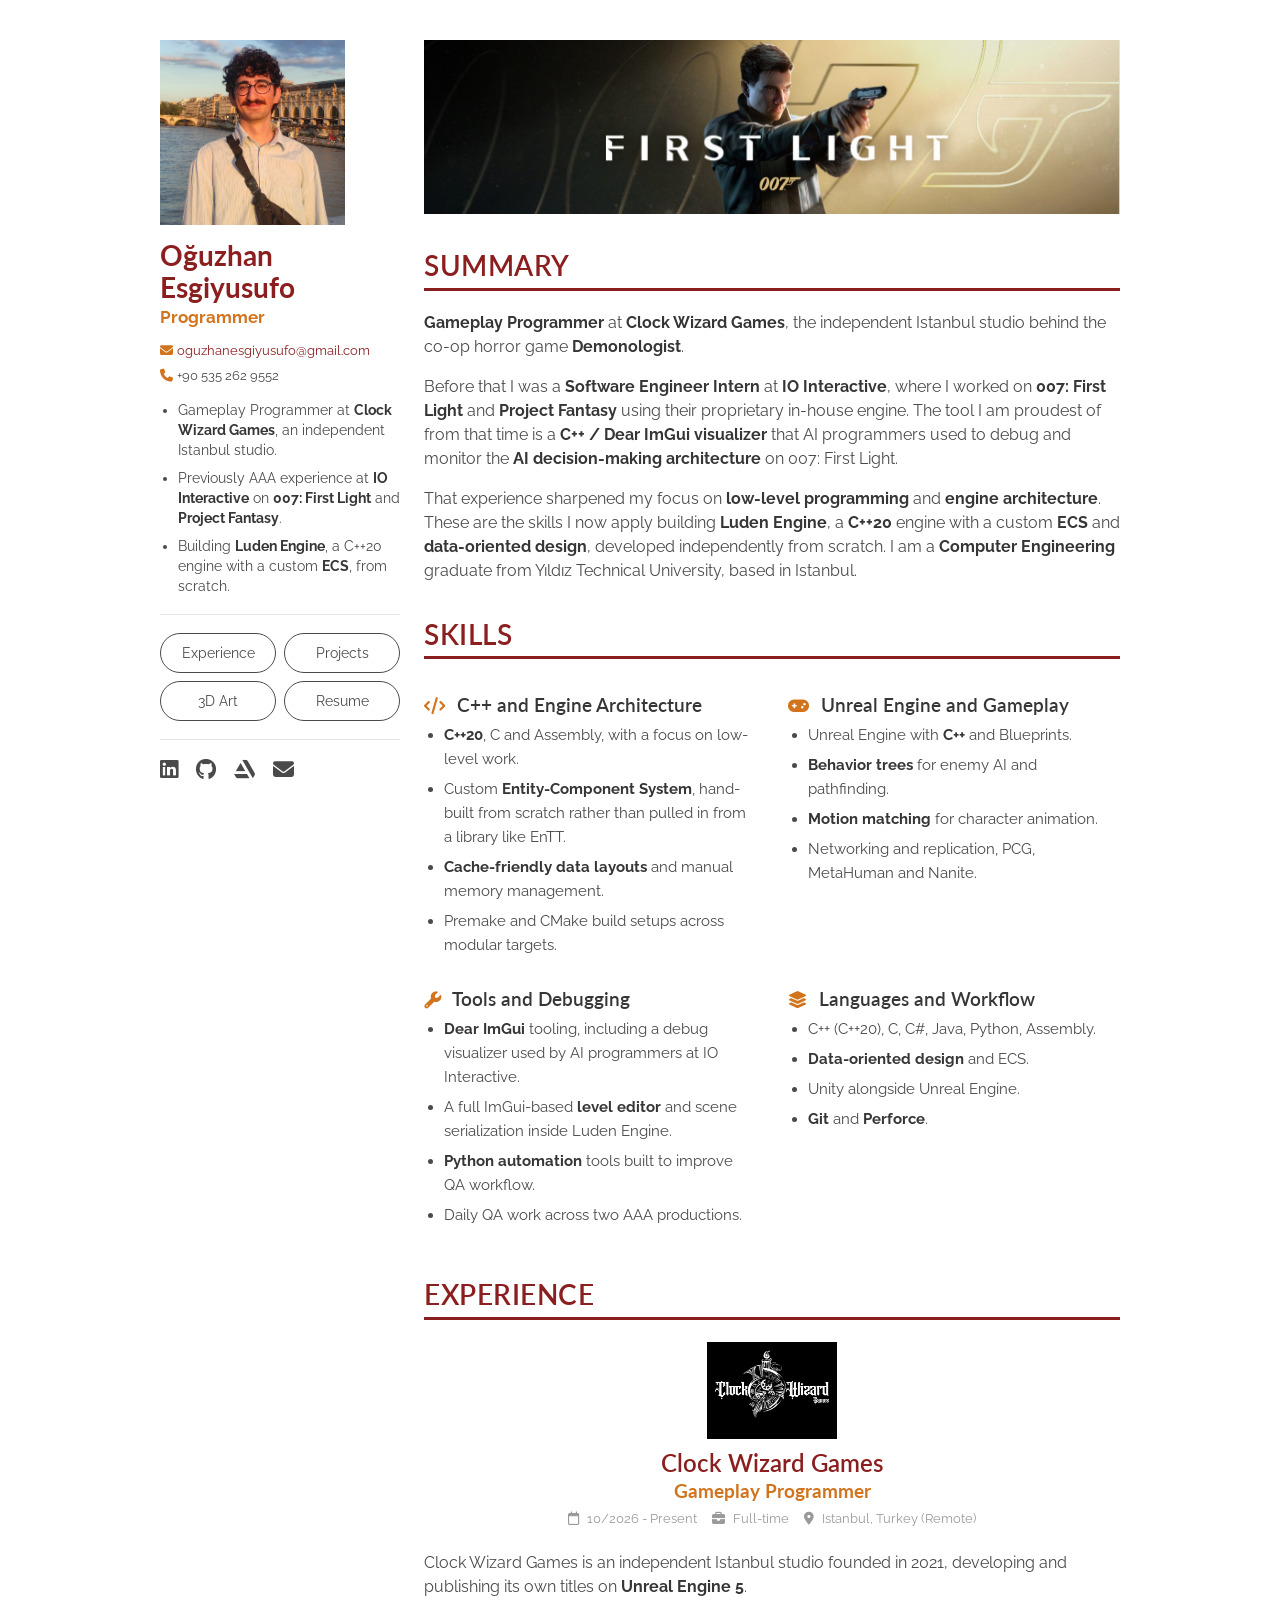
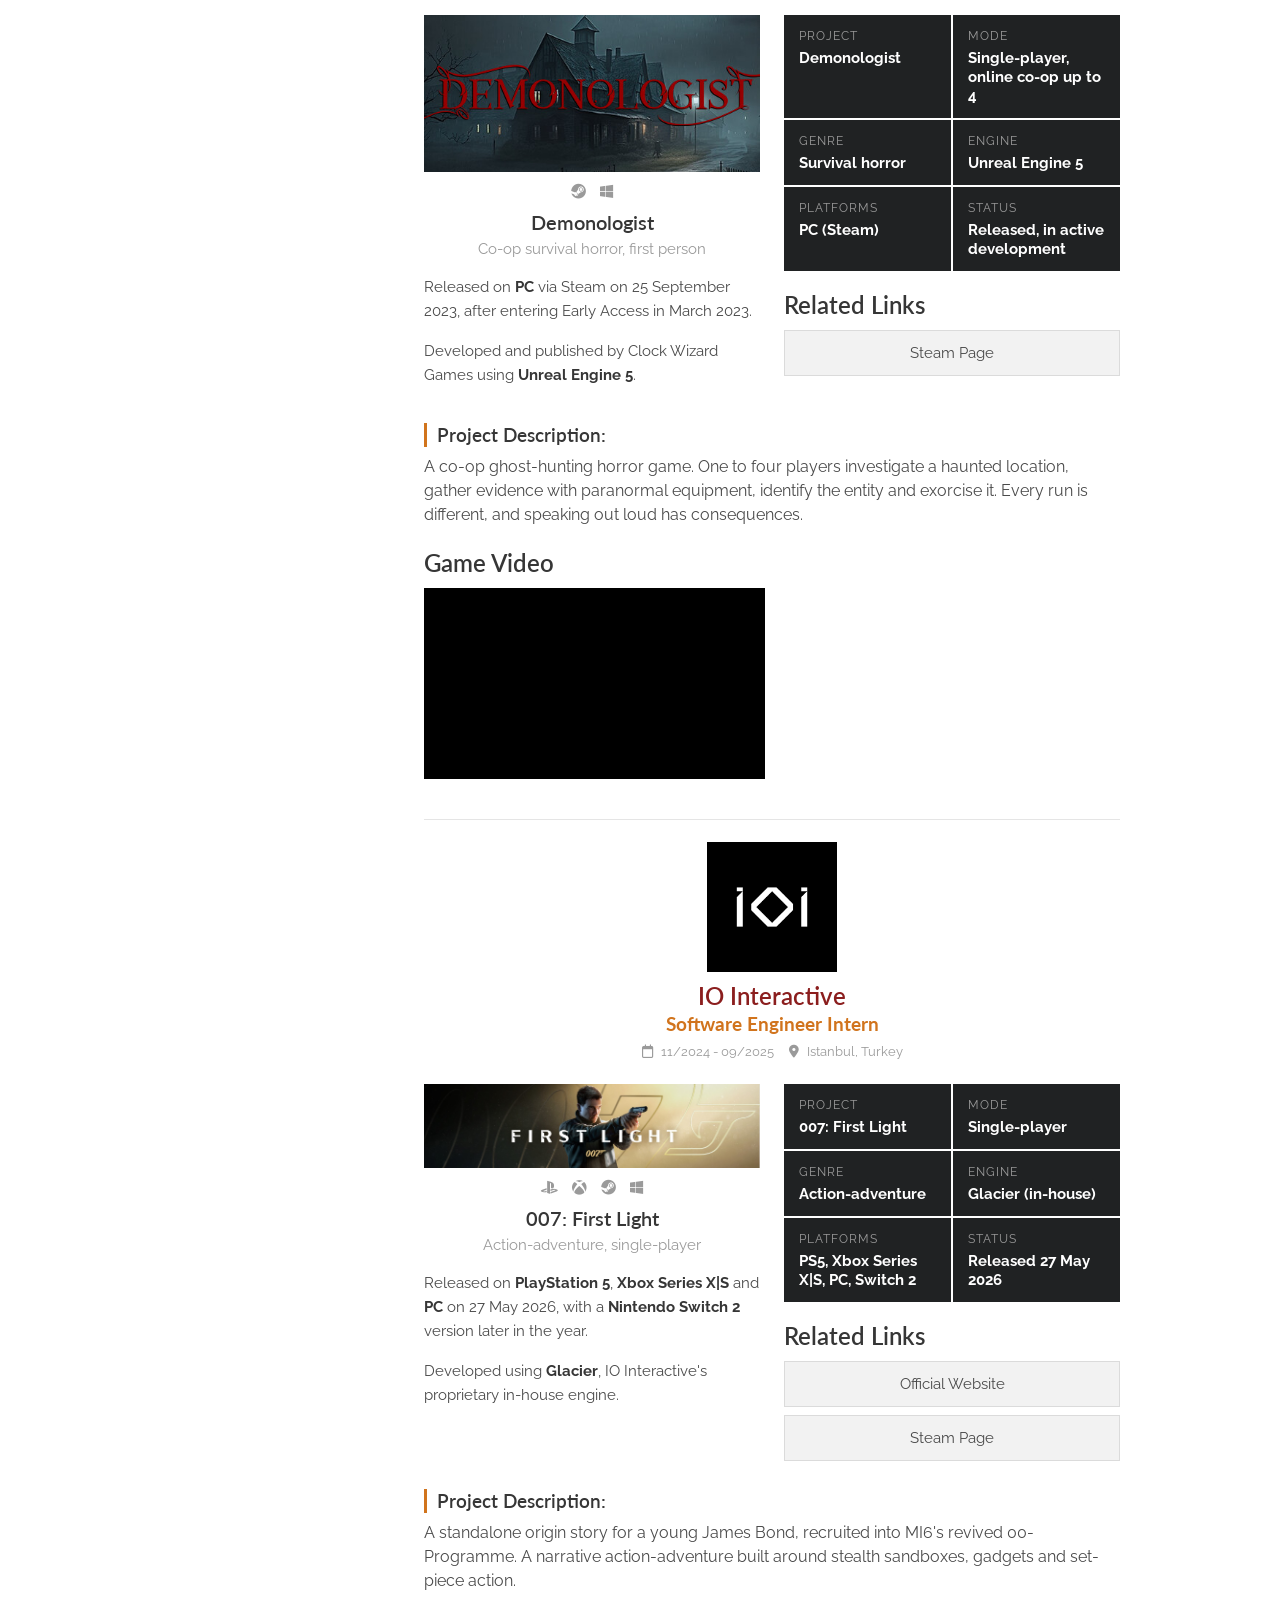
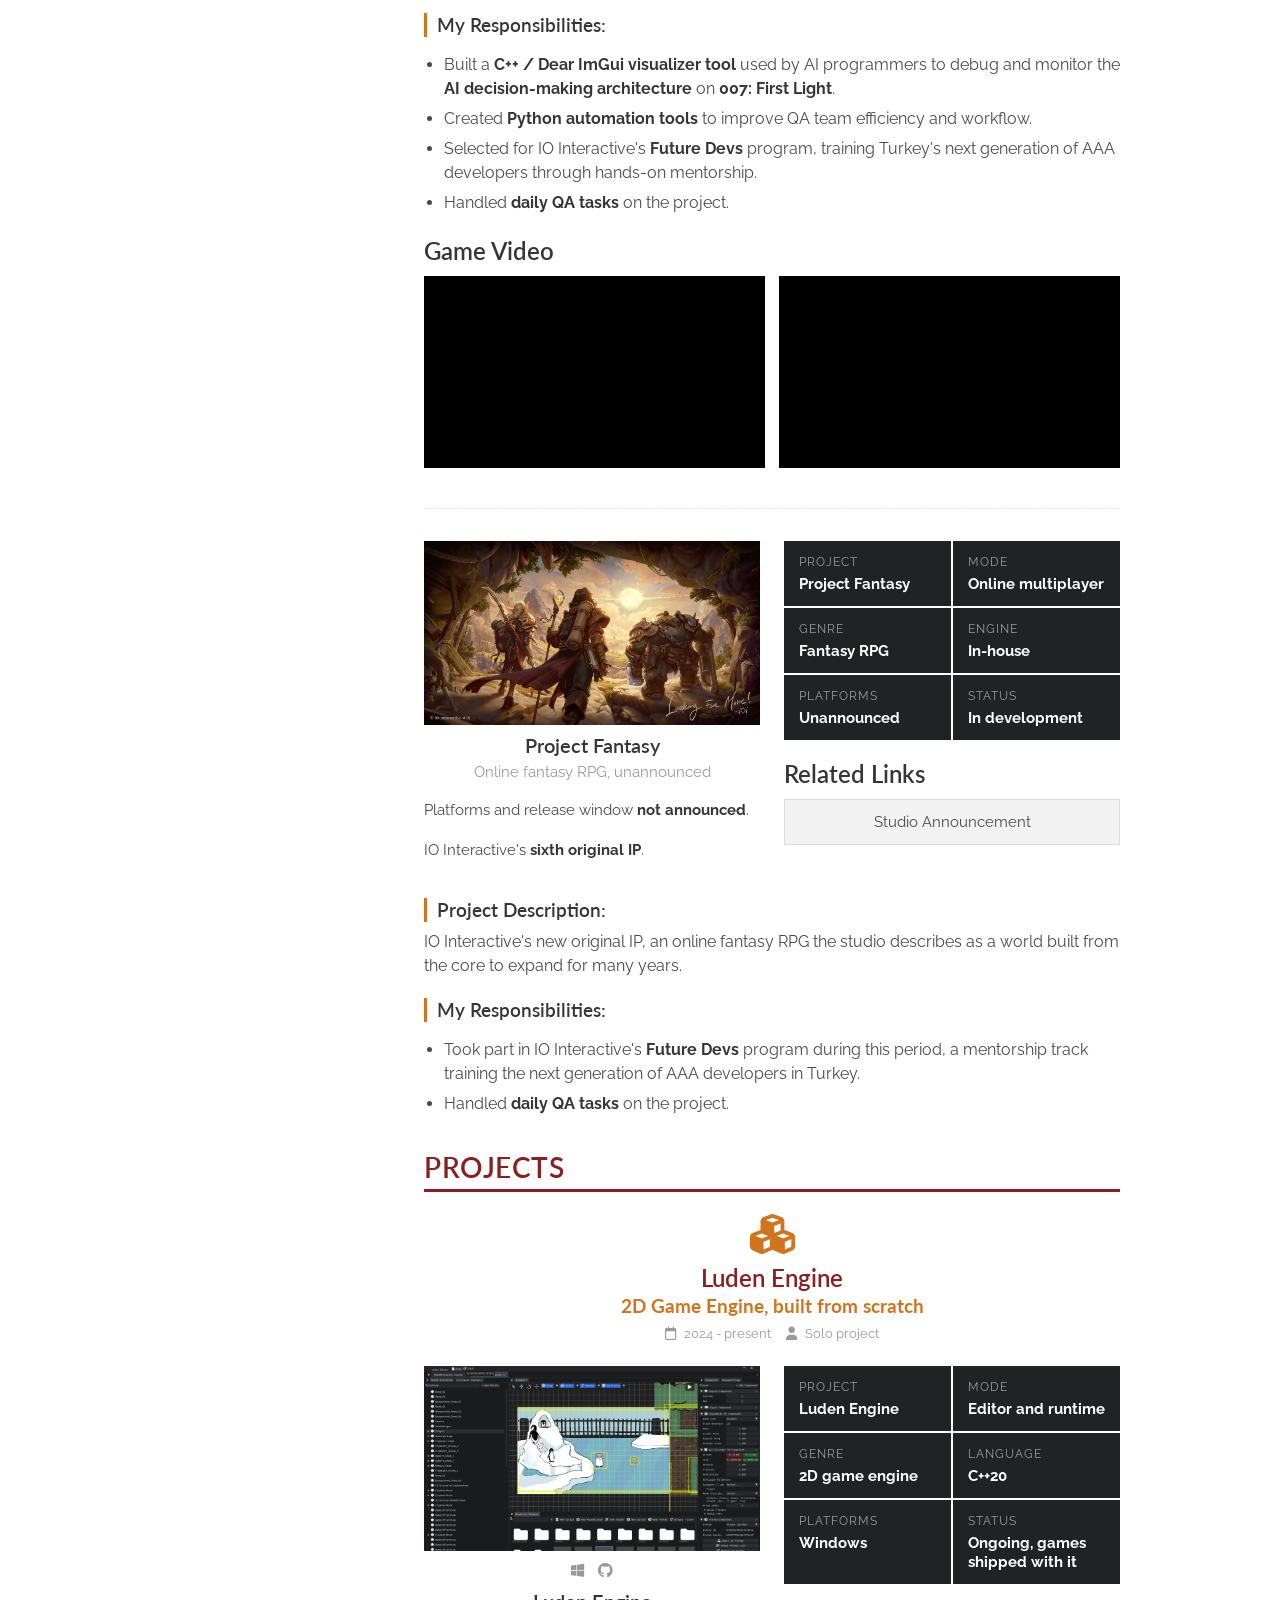
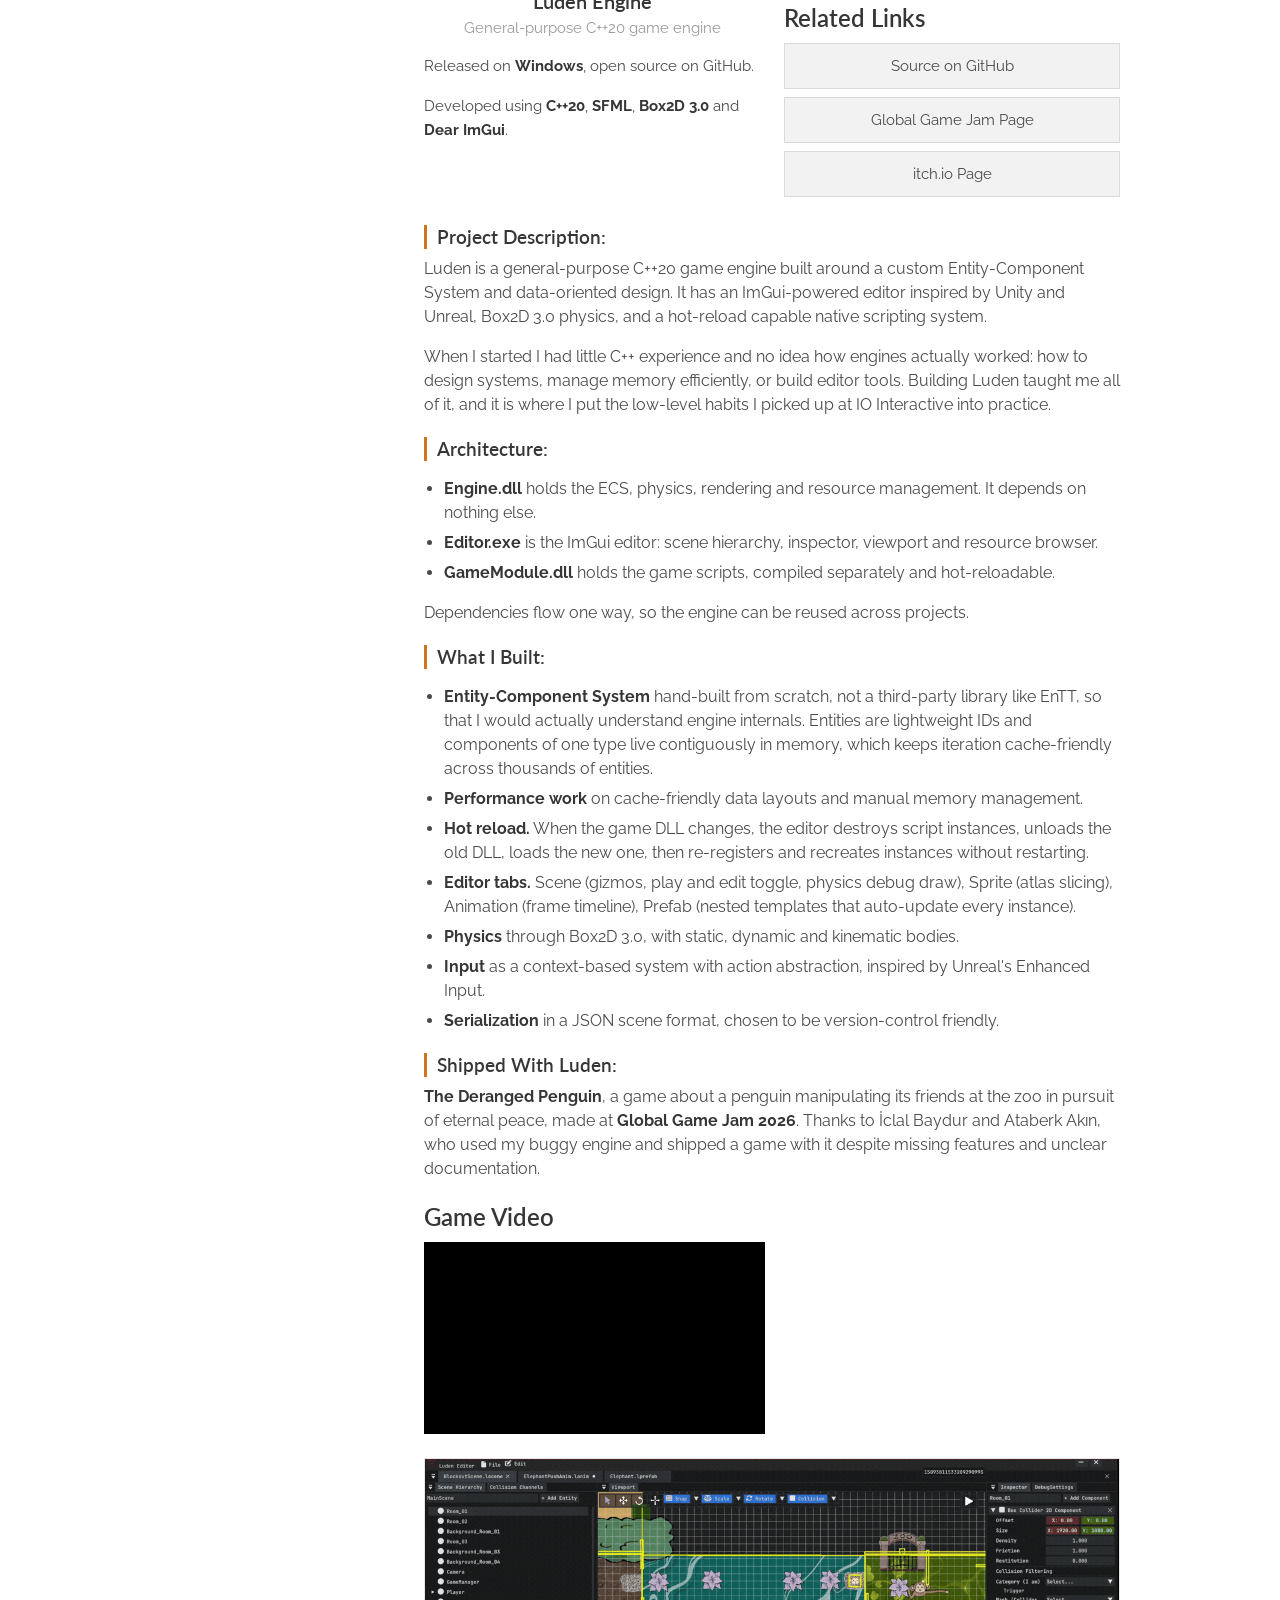
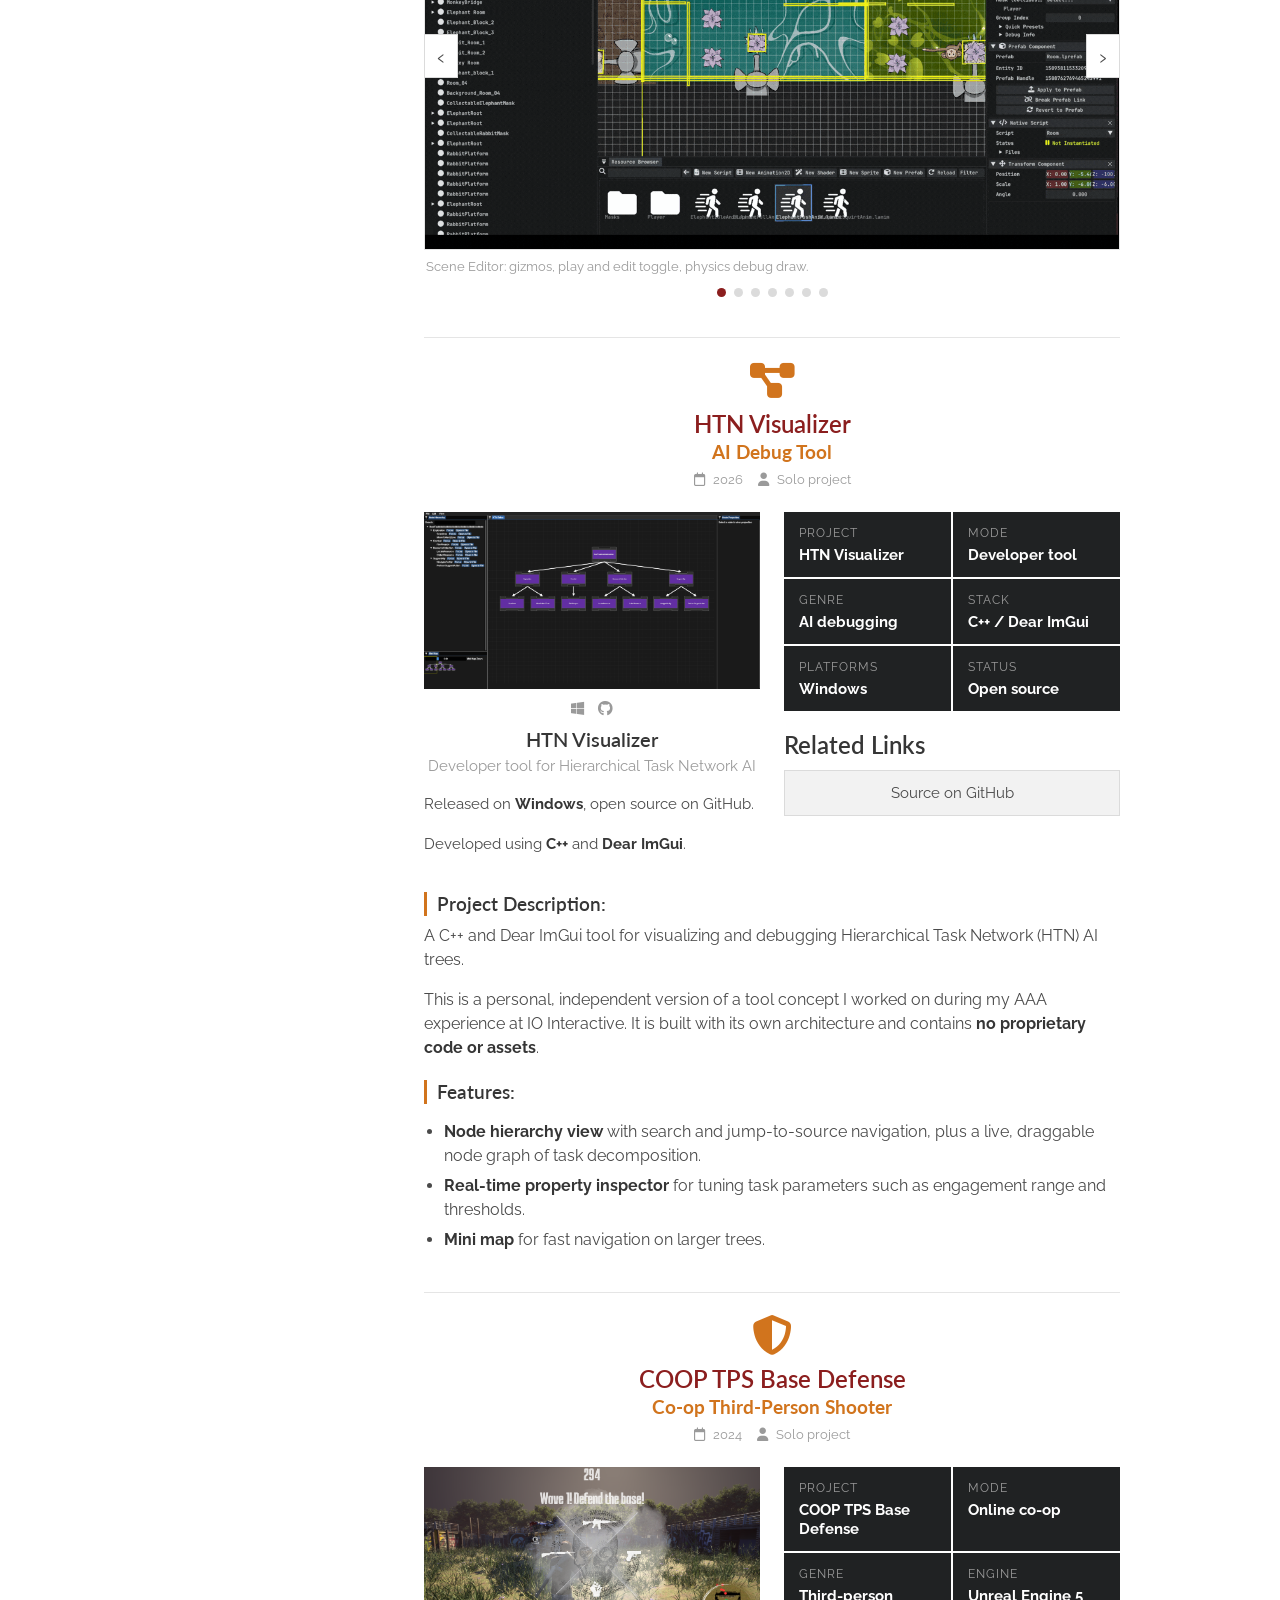
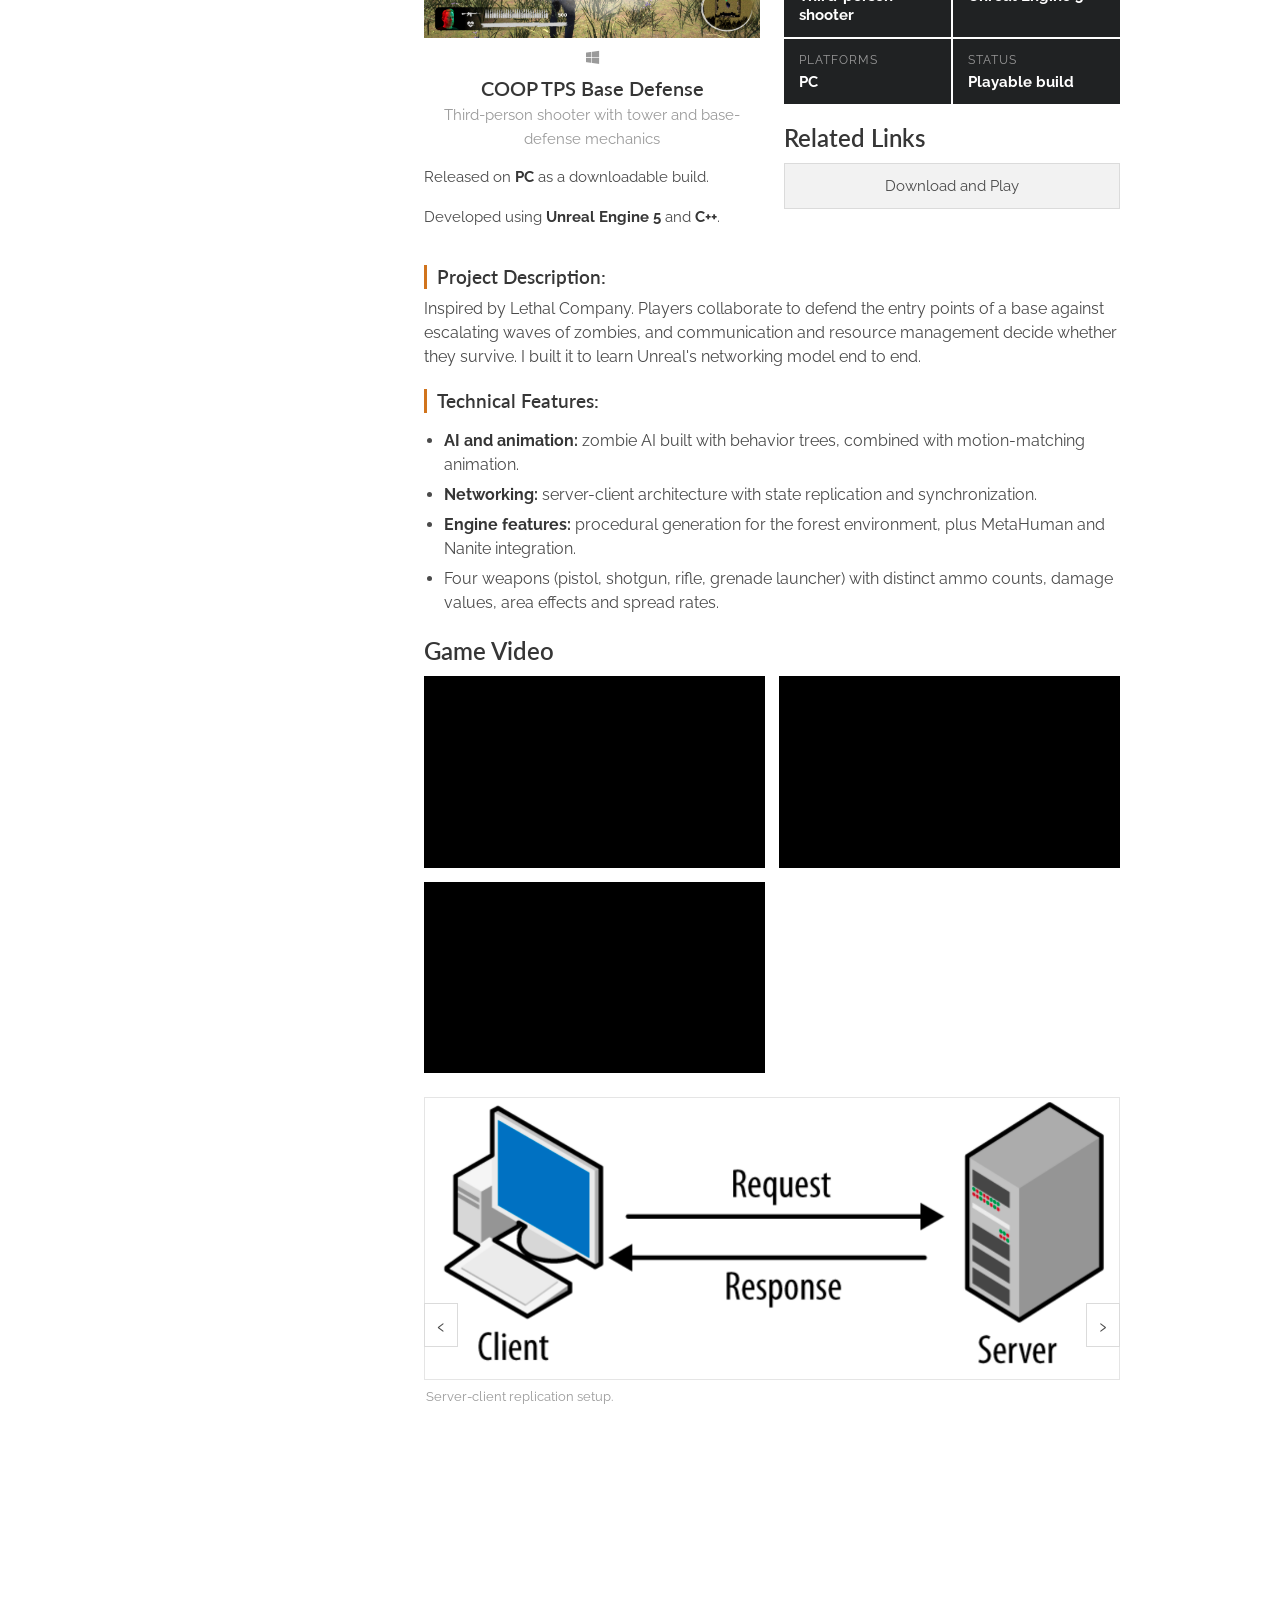
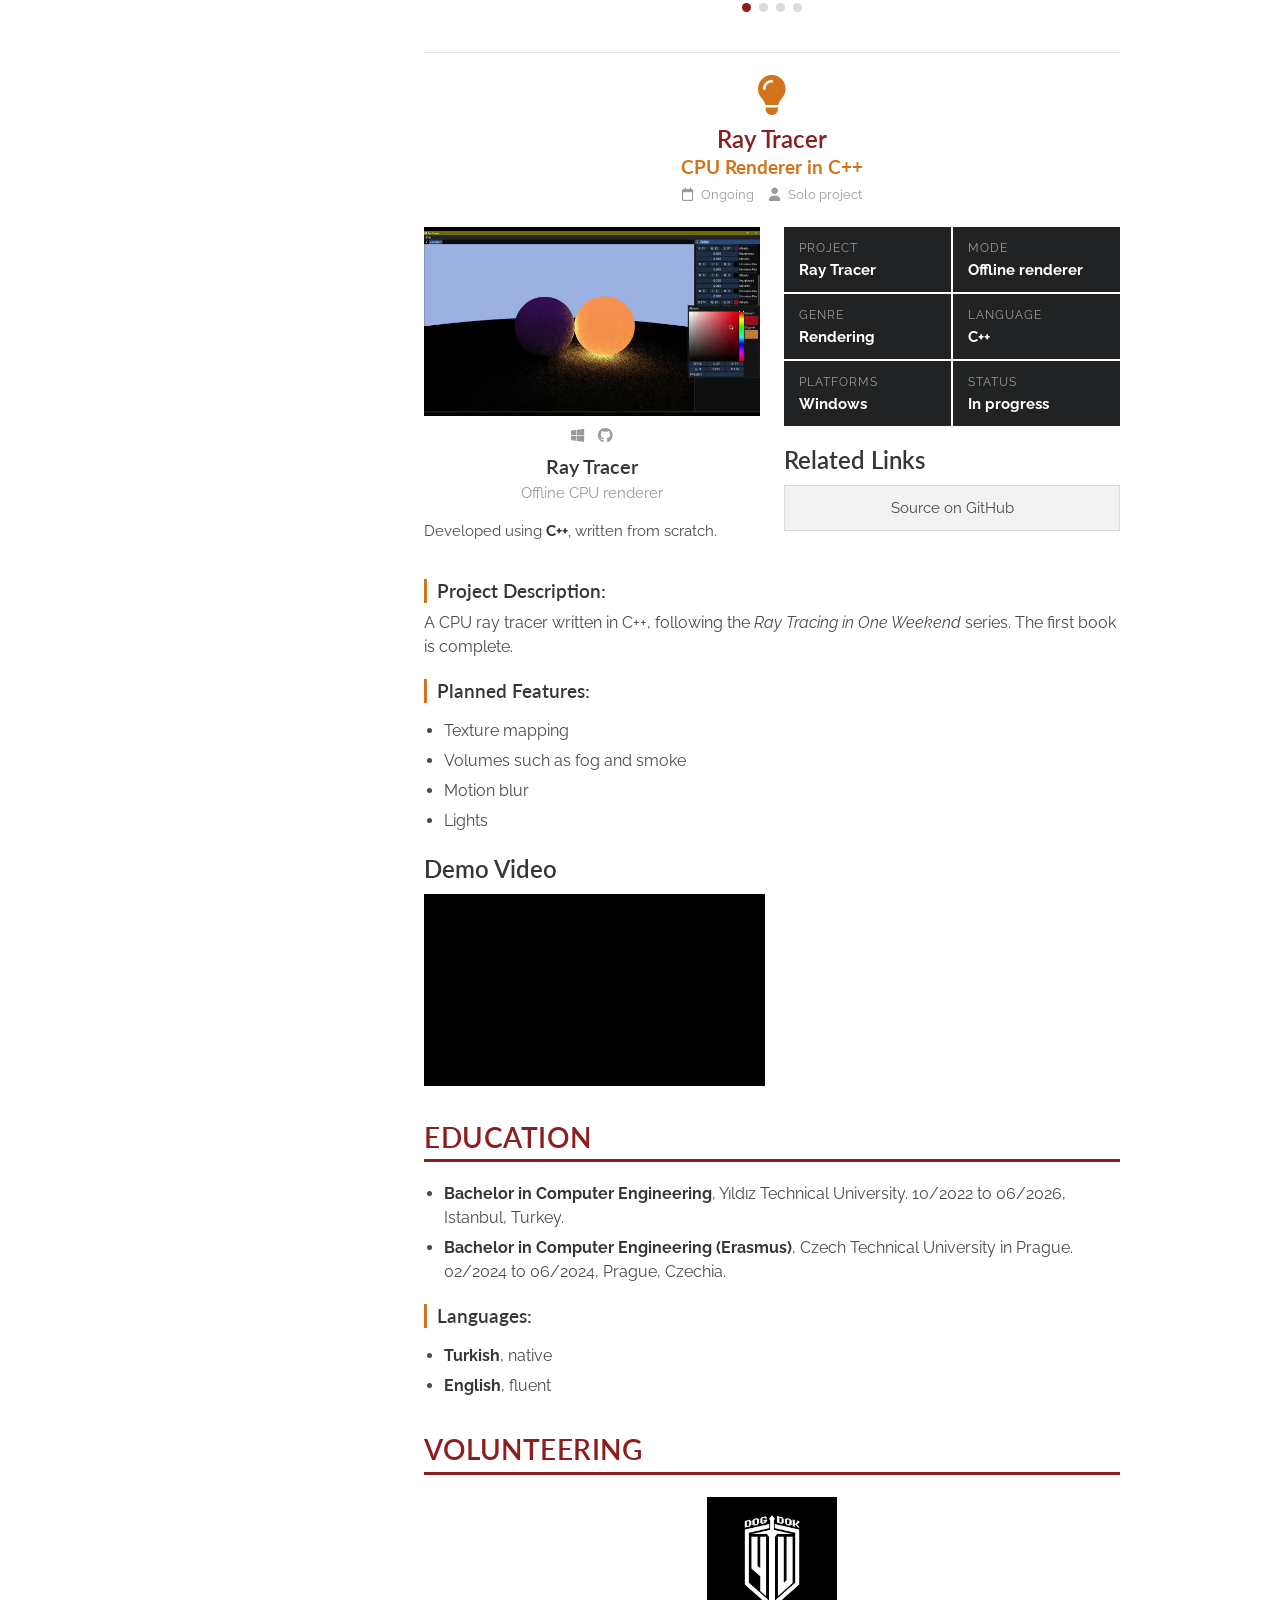
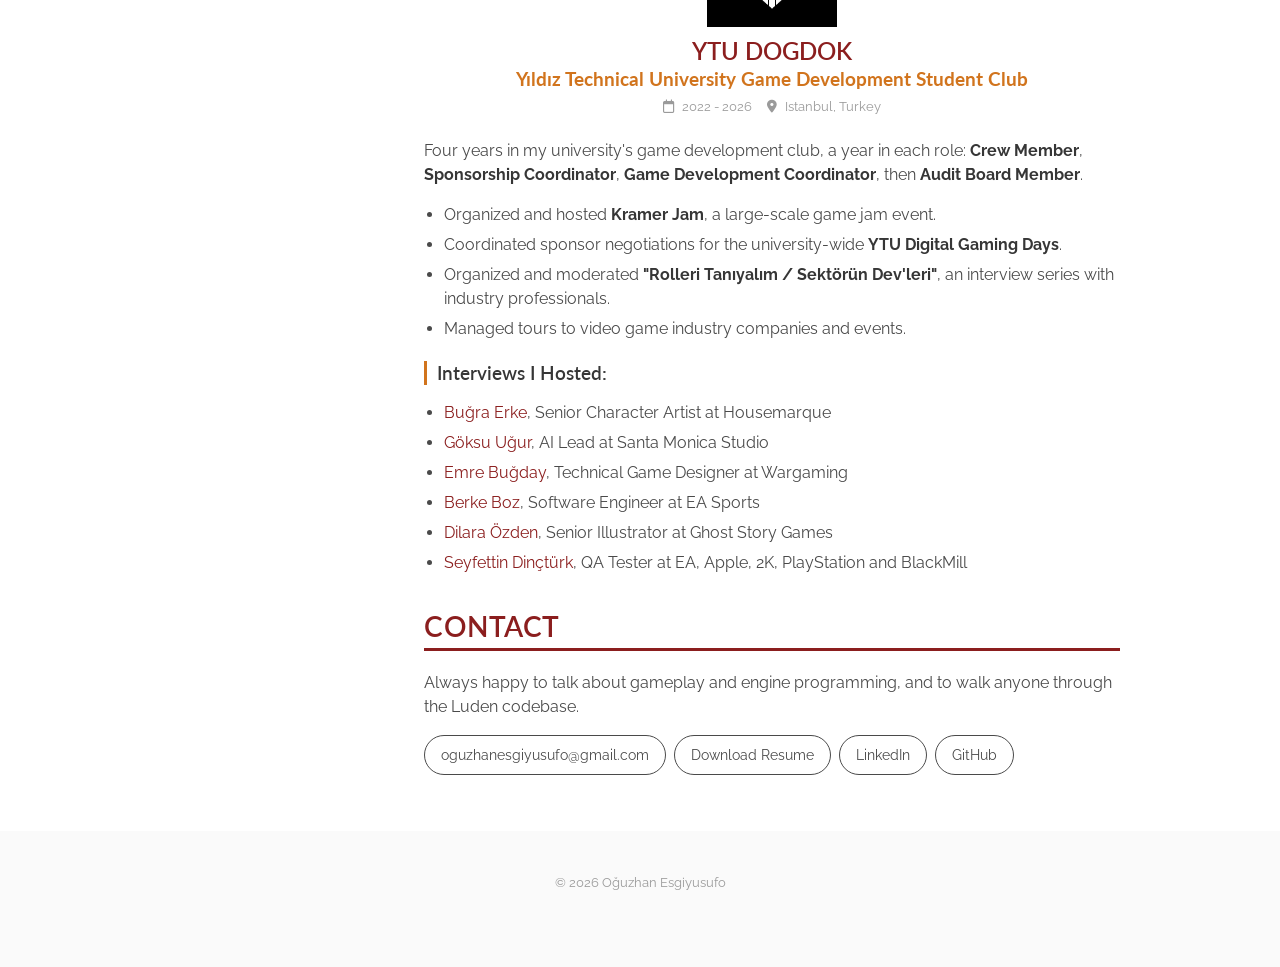
==== commit b5499485: "Update index.html" ====
--- a/index.html
+++ b/index.html
@@ -3,9 +3,9 @@
 <head>
 <meta charset="UTF-8">
 <meta name="viewport" content="width=device-width, initial-scale=1.0">
-<title>Oğuzhan Esgiyusufo - Gameplay Programmer</title>
+<title>Oğuzhan Esgiyusufo - Programmer</title>
 <meta name="description" content="Gameplay Programmer at Clock Wizard Games. Previously Software Engineer Intern at IO Interactive on 007: First Light and Project Fantasy. Building Luden Engine, a C++20 engine with a custom ECS.">
-<meta property="og:title" content="Oğuzhan Esgiyusufo - Gameplay Programmer">
+<meta property="og:title" content="Oğuzhan Esgiyusufo - Programmer">
 <meta property="og:description" content="Gameplay Programmer at Clock Wizard Games. AAA experience at IO Interactive. Building Luden Engine, a C++20 engine with a custom ECS, from scratch.">
 <link rel="preconnect" href="https://fonts.googleapis.com">
 <link rel="preconnect" href="https://fonts.gstatic.com" crossorigin>
@@ -47,7 +47,7 @@
         </div>
 
         <h1 class="side__name"><a href="index.html">Oğuzhan Esgiyusufo</a></h1>
-        <p class="side__role">Gameplay Programmer</p>
+        <p class="side__role">Programmer</p>
 
         <ul class="side__contact">
           <li><i class="fa-solid fa-envelope"></i> <a href="mailto:oguzhanesgiyusufo@gmail.com">oguzhanesgiyusufo@gmail.com</a></li>
@@ -158,7 +158,6 @@
       <!-- ─────────── CLOCK WIZARD GAMES ─────────── -->
       <section class="entry">
         <div class="entry__logo">
-          <!-- Add images/logo-clockwizard.png -->
           <img src="images/logo-clockwizard.png" alt="Clock Wizard Games" onerror="this.parentNode.classList.add('shot--empty')">
           <span class="shot__ph">images/logo-clockwizard.png</span>
         </div>
@@ -220,9 +219,7 @@
 <!--
           <h3 class="h3 label">My Responsibilities:</h3>
           <ul>
-            <li>The gameplay system you own or contribute to ]</li>
-            <li>[ Engine, tooling or optimisation work ]</li>
-            <li>[ Anything measurable, or how you work with design and art ]</li>
+            <li></li>
           </ul>
 -->
         </div>
